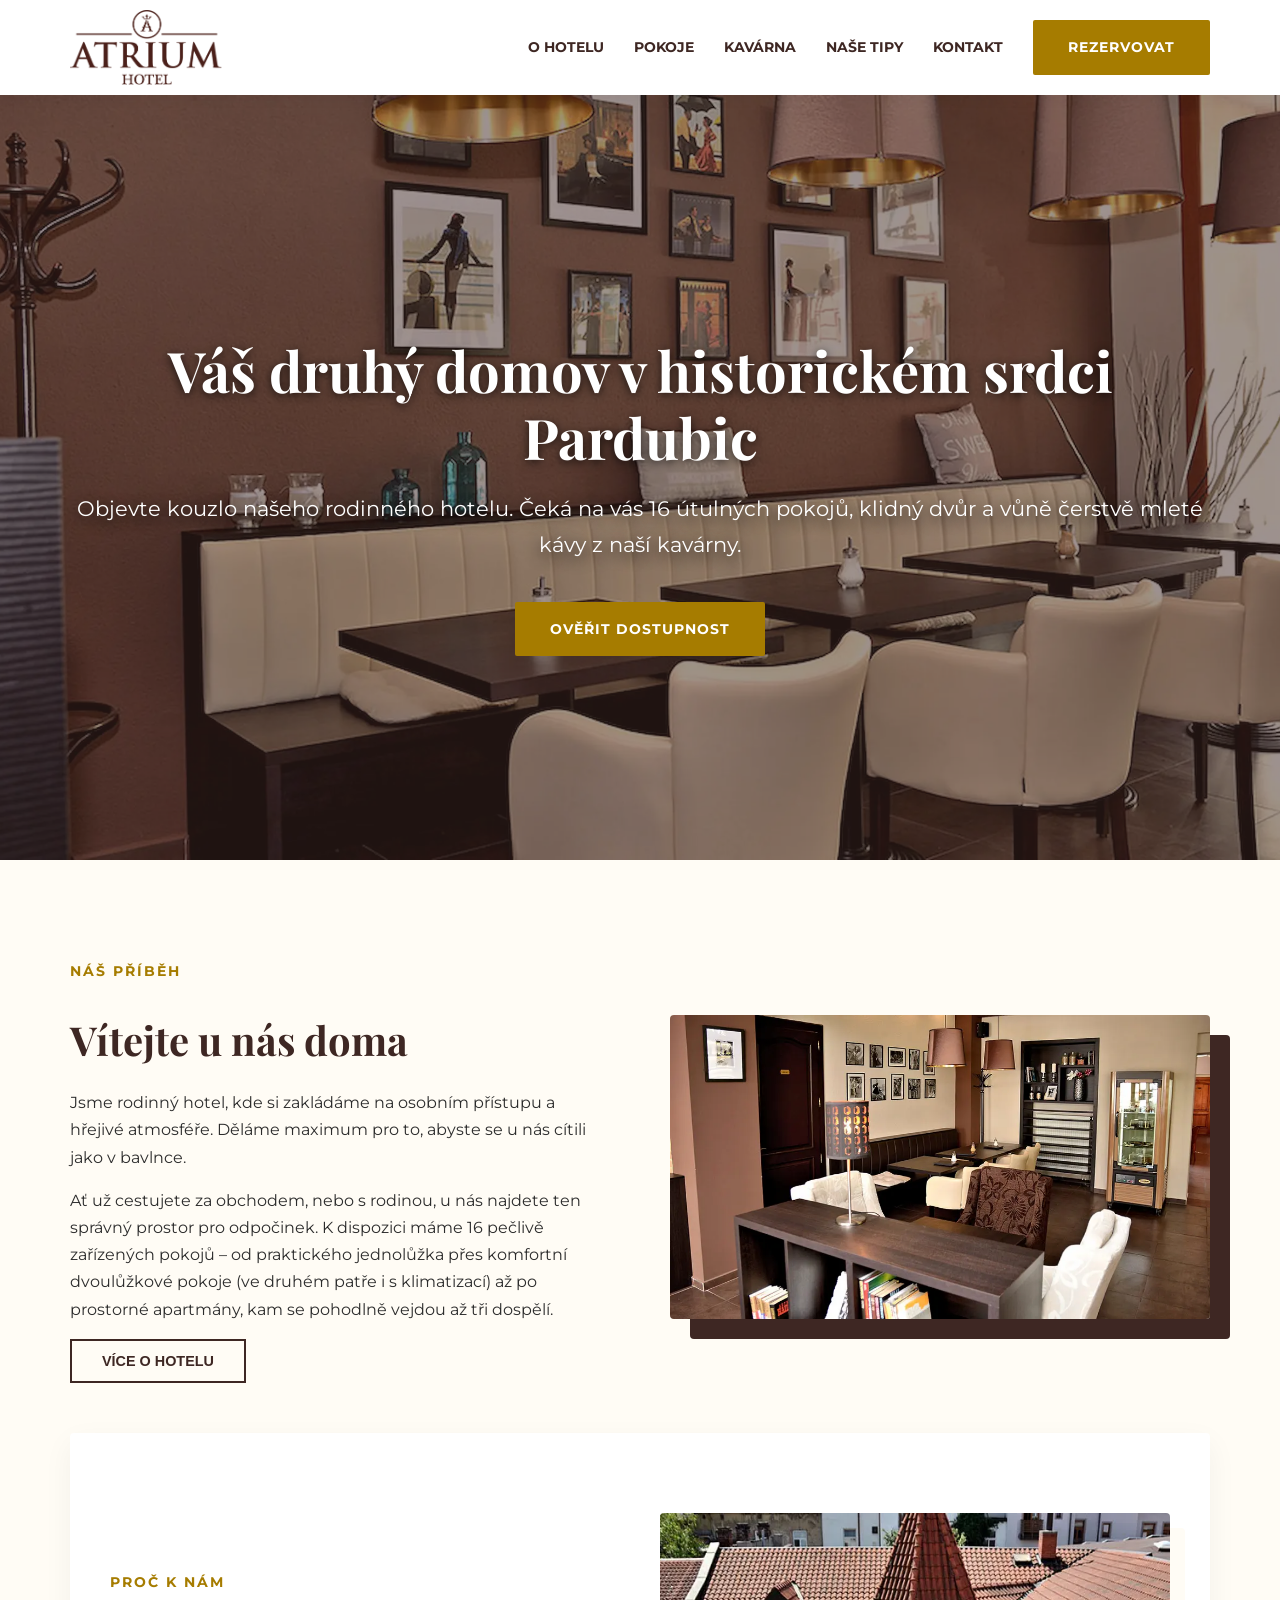
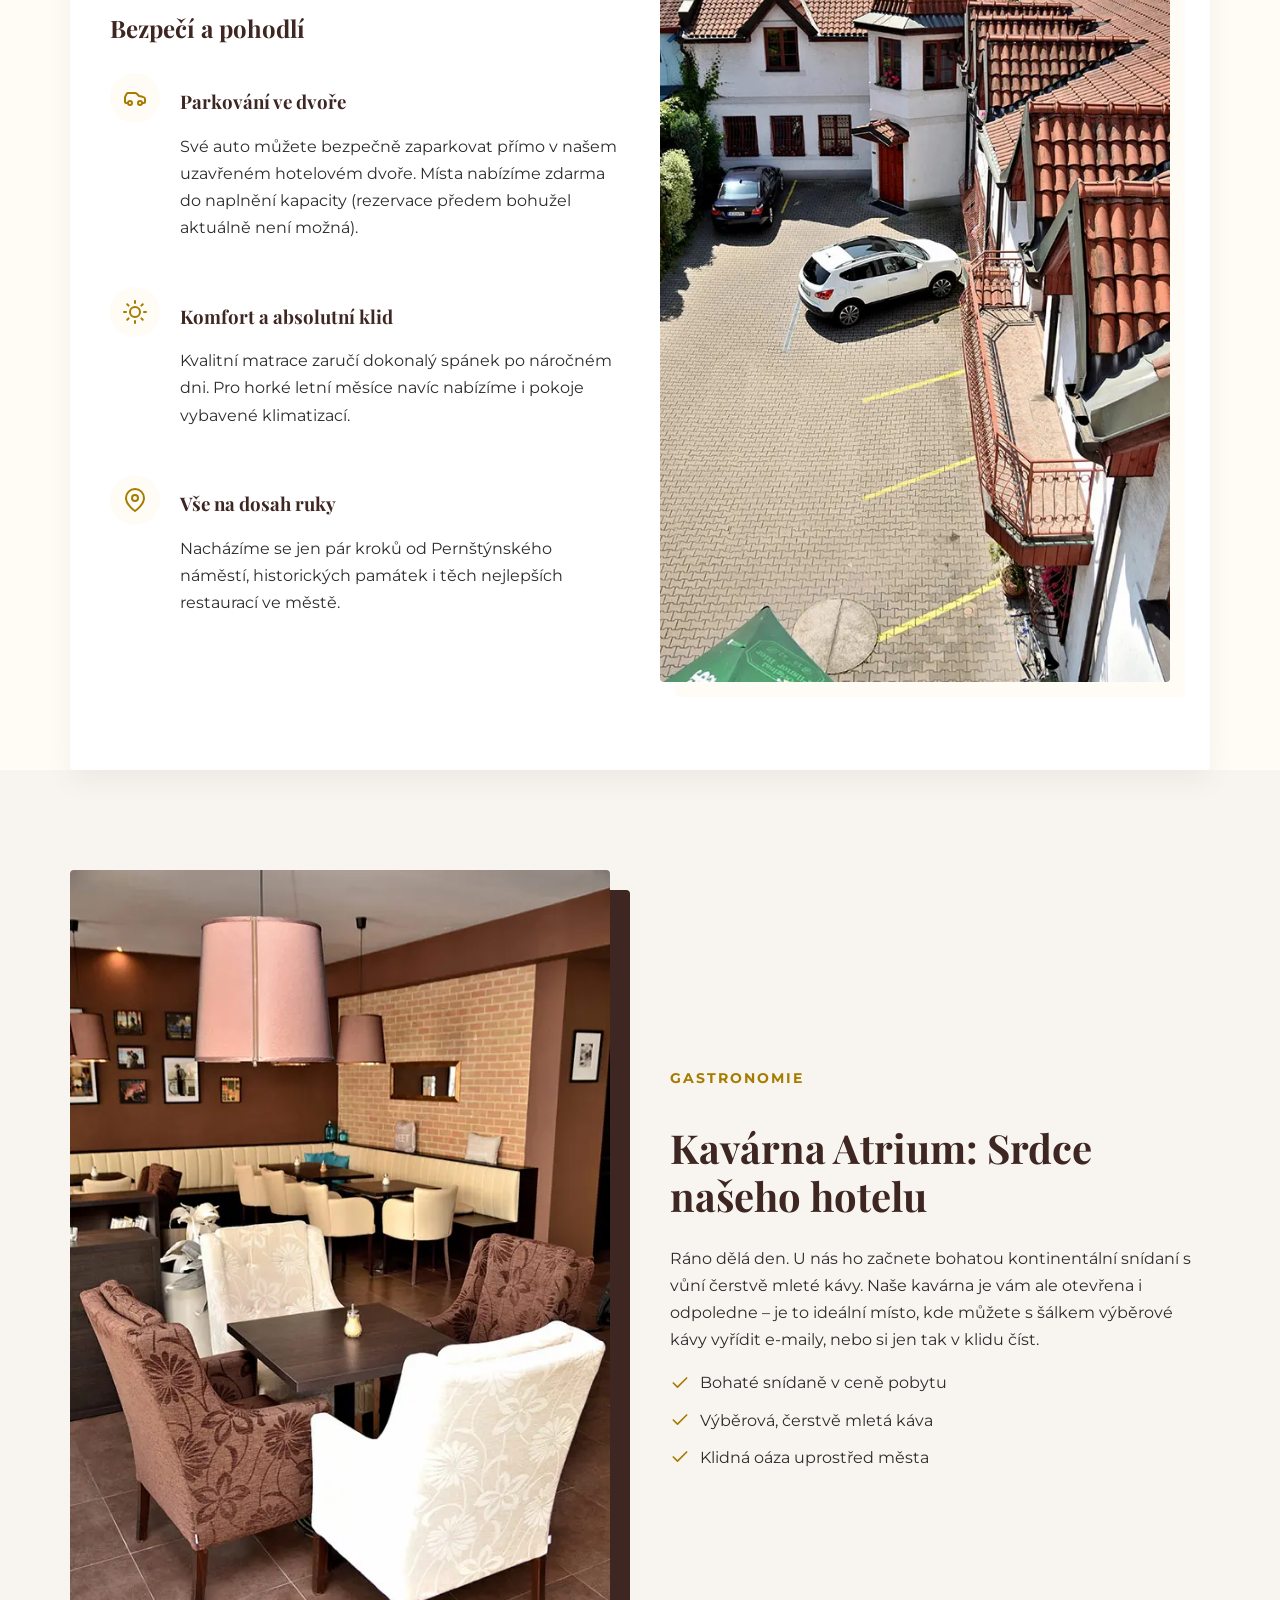
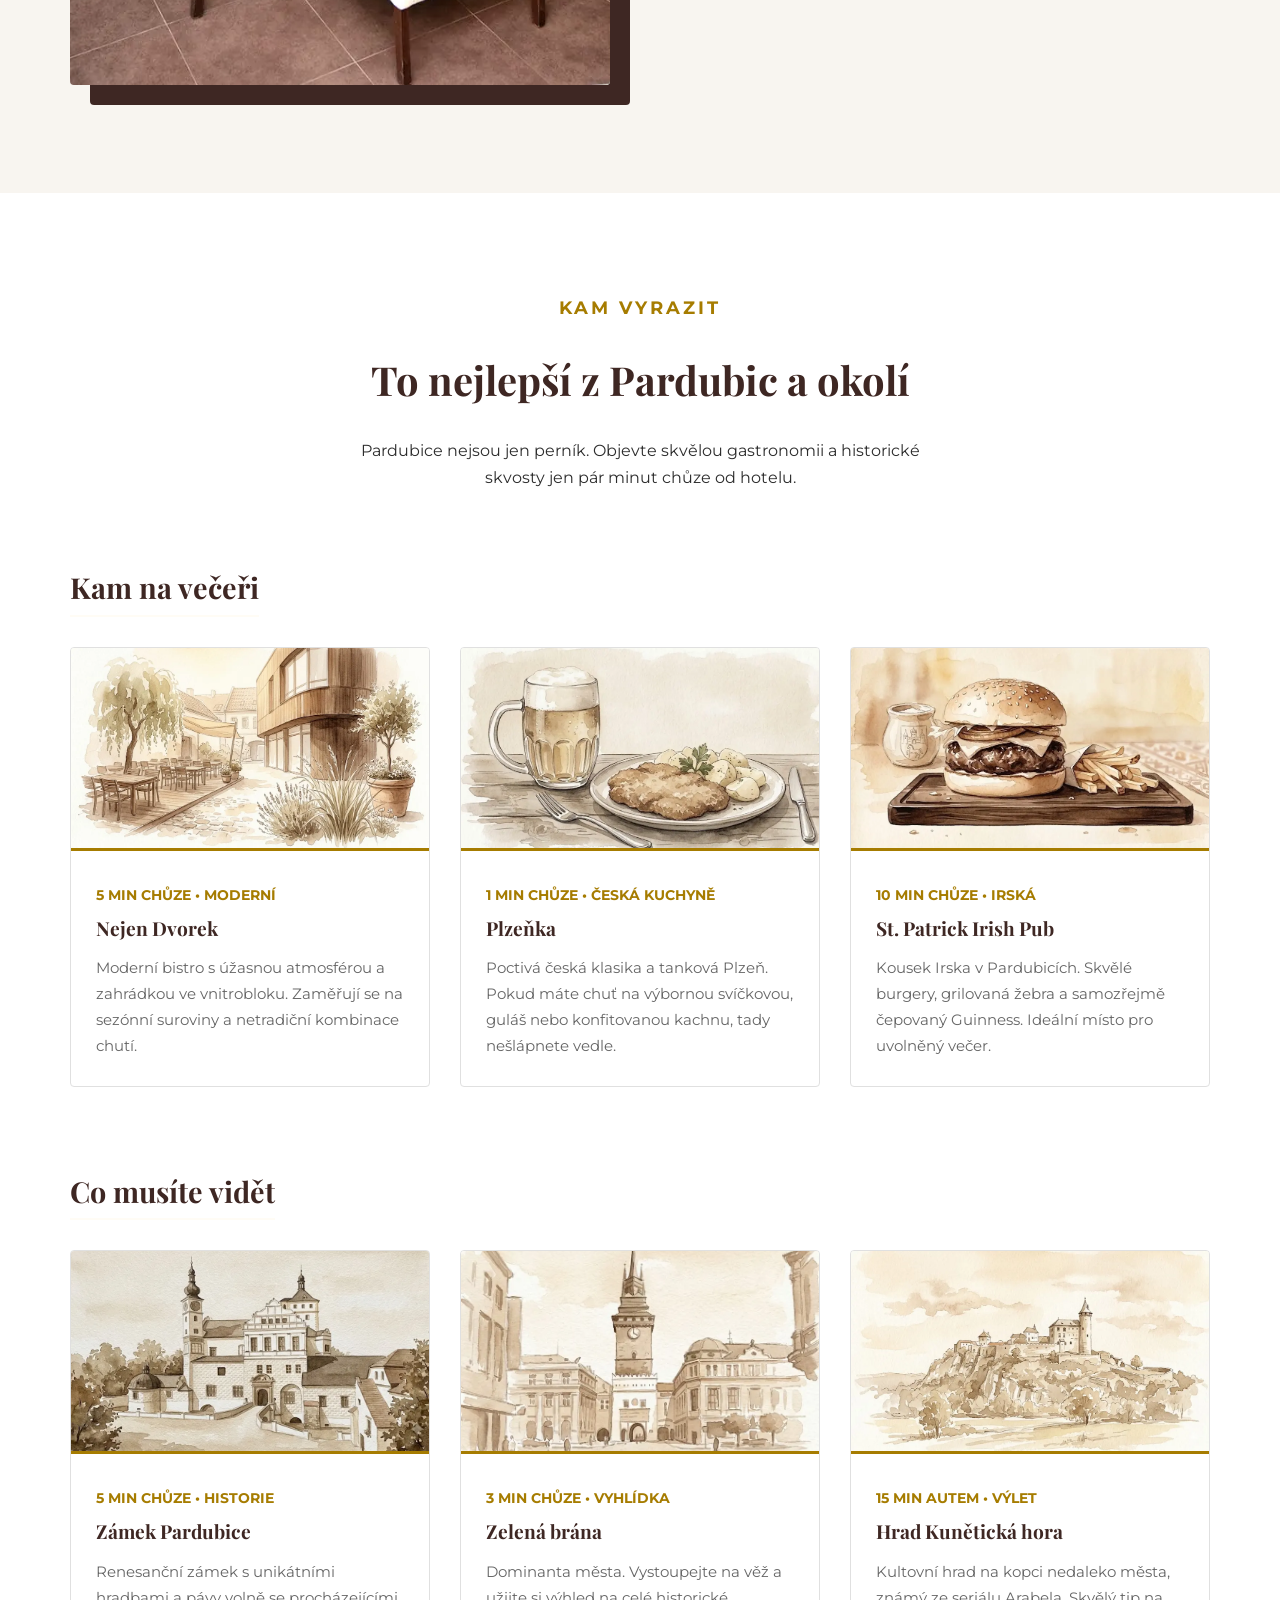
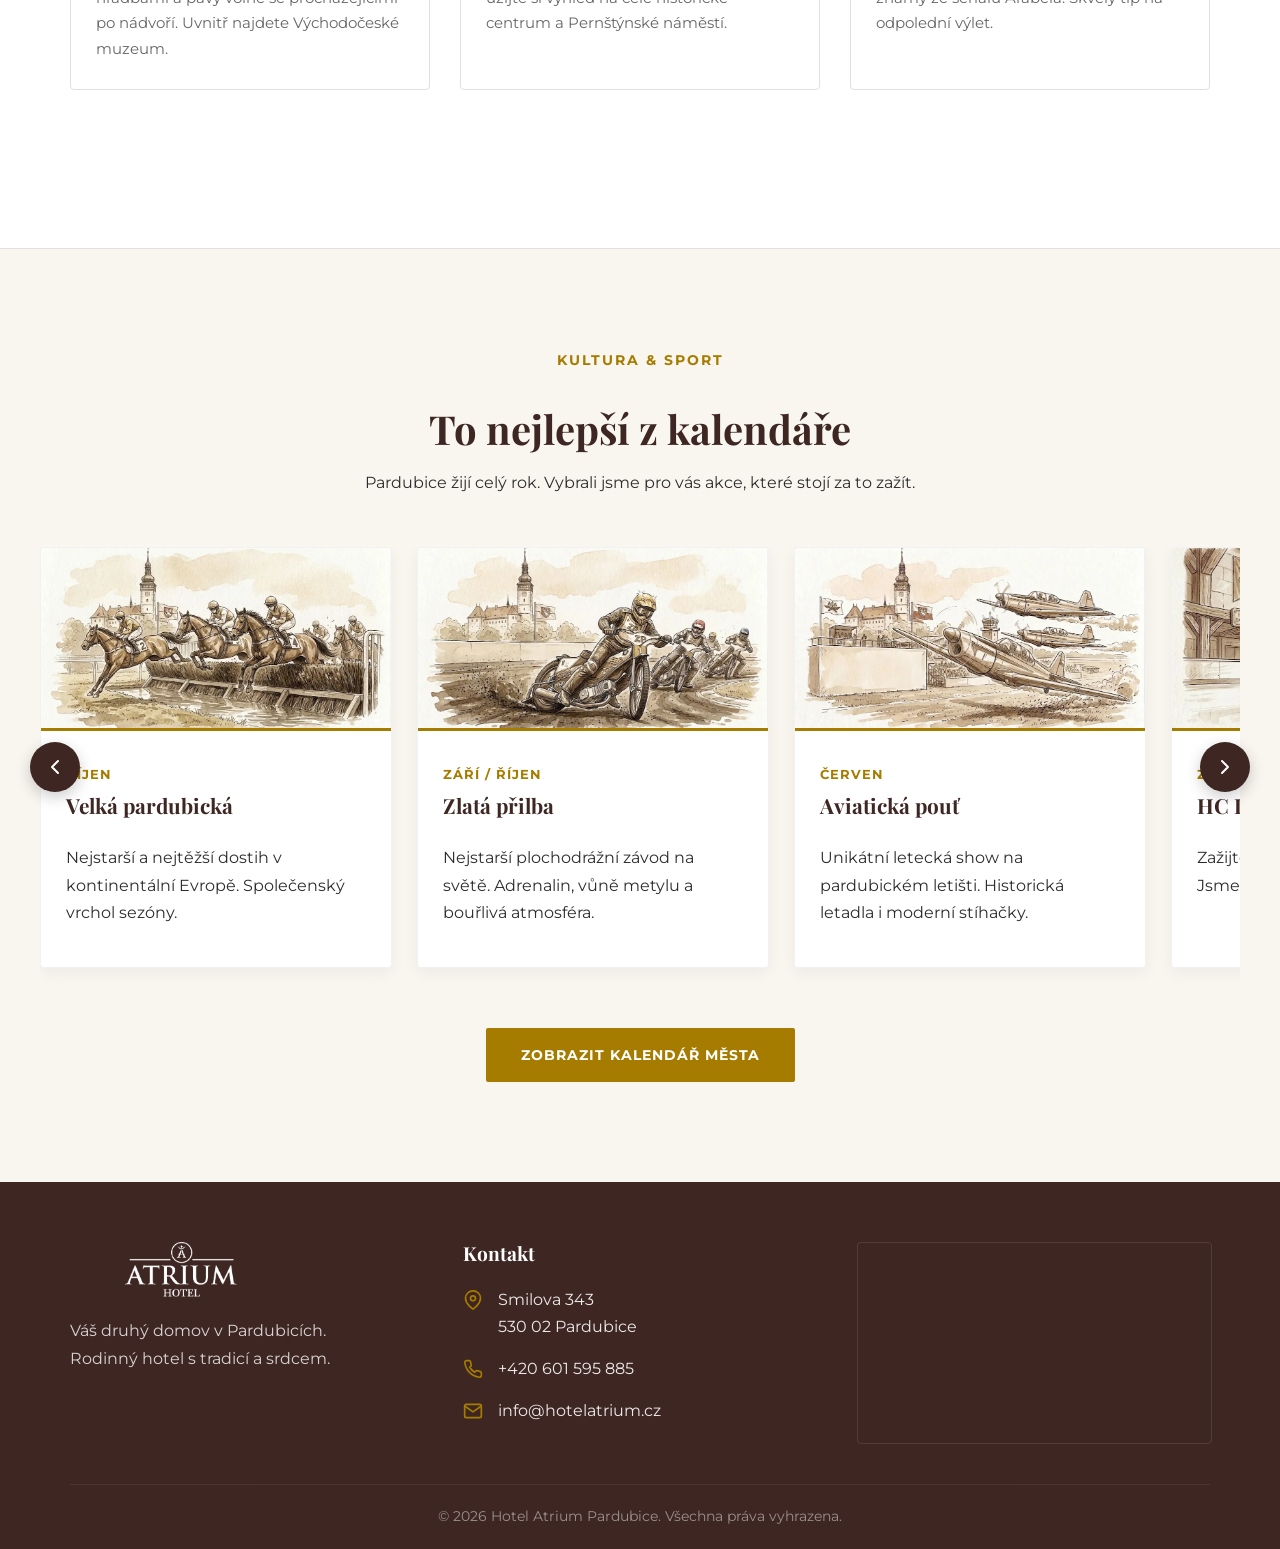
==== index.html @ e2a71370 "Update index.html" ====
<!DOCTYPE html>
<html lang="cs">
<head>
    <meta charset="UTF-8">
    <meta name="viewport" content="width=device-width, initial-scale=1.0">
    <meta name="description" content="Rodinný Hotel Atrium v centru Pardubic nabízí 16 útulných pokojů, vlastní parkování a stylovou kavárnu. Rezervujte si svůj pobyt u nás.">
    <title>Hotel Atrium Pardubice | Ubytování v srdci města</title>

    <link rel="stylesheet" href="styles.css">

    <link rel="icon" type="image/svg+xml" href='data:image/svg+xml,<svg xmlns="http://www.w3.org/2000/svg" viewBox="0 0 100 100"><circle cx="50" cy="50" r="46" fill="none" stroke="%233E2723" stroke-width="3"/><text x="50" y="70" font-family="Didot, serif" font-size="55" fill="%233E2723" text-anchor="middle" font-weight="bold">A</text></svg>'>
    <link href="https://fonts.googleapis.com/css2?family=Montserrat:wght@400;500;700&family=Playfair+Display:ital,wght@0,400;0,600;0,700;1,400&display=swap" rel="stylesheet">    
</head>
<body>
    <nav class="navbar">
        <div class="container nav-inner">
            <div class="logo" onclick="switchView('home')">
                <img src="images/logo_hotel.png" alt="Hotel Atrium Logo">
            </div>

            <div class="hamburger" onclick="toggleMenu()">
                <svg xmlns="http://www.w3.org/2000/svg" width="30" height="30" viewBox="0 0 24 24" fill="none" stroke="#3E2723" stroke-width="2" stroke-linecap="round" stroke-linejoin="round"><line x1="3" y1="12" x2="21" y2="12"/><line x1="3" y1="6" x2="21" y2="6"/><line x1="3" y1="18" x2="21" y2="18"/></svg>
            </div>

            <div class="nav-menu">
                <a href="#about" class="nav-link">O hotelu</a>
                <a href="#rooms" class="nav-link">Pokoje</a>
                <a href="#cafe" class="nav-link">Kavárna</a>
                <a href="#tips" class="nav-link">Naše tipy</a>
                <a href="#contact" class="nav-link">Kontakt</a>
                <a href="reservation.html" class="btn btn-nav">Rezervovat</a>
            </div>
        </div>
    </nav>

    <div id="view-home" class="view-section">
        
        <header class="hero">
            <div class="hero-overlay"></div>
            <picture>
                <source type="image/webp" media="(max-width: 768px)" srcset="images/hotel_cafe-mobile.webp">
                
                <source type="image/webp" srcset="images/hotel_cafe.webp">
                
                <img src="images/hotel_cafe.jpg" class="hero-bg" alt="Hotelová kavárna Atrium">
            </picture>
                 
            <div class="container hero-content">
                <h1>Váš druhý domov v historickém srdci Pardubic</h1>
                <p class="hero-subtitle">Objevte kouzlo našeho rodinného hotelu. Čeká na vás 16 útulných pokojů, klidný dvůr a vůně čerstvě mleté kávy z naší kavárny.</p>
                <a href="reservation.html" class="btn">Ověřit dostupnost</a>
            </div>
        </header>

        <section id="about" class="about-section">
            <div class="container">
                <div class="split-layout">
                    <div class="about-text">
                        <span class="section-tag">Náš příběh</span>
                        <h2>Vítejte u nás doma</h2>
                        <p>Jsme rodinný hotel, kde si zakládáme na osobním přístupu a hřejivé atmosféře. Děláme maximum pro to, abyste se u nás cítili jako v bavlnce.</p>
                        <p>Ať už cestujete za obchodem, nebo s rodinou, u nás najdete ten správný prostor pro odpočinek. K dispozici máme 16 pečlivě zařízených pokojů – od praktického jednolůžka přes komfortní dvoulůžkové pokoje (ve druhém patře i s klimatizací) až po prostorné apartmány, kam se pohodlně vejdou až tři dospělí.</p>
                        <button type="button" onclick="switchView('home', 'rooms')" class="btn-outline">Více o hotelu</button>
                    </div>
                    <div class="about-img">
                        <picture>                        
                            <source type="image/webp" srcset="images/hotel_cafe02.webp">
                        
                            <img src="images/hotel_cafe02.jpg" alt="Jiný pohled na kavárnu">
                    </picture>
                    </div>
                </div>
            </div>
        </section>

        <div id="rooms" class="container"> 
            <div class="features">
                <div class="features-grid">
                    <div class="features-text">
                        <span class="section-tag">Proč k nám</span>
                        <h2>Bezpečí a pohodlí</h2>
                        
                        <div class="features-list">
                            <div class="feature-item">
                                <div class="icon-circle">
                                    <svg xmlns="http://www.w3.org/2000/svg" viewBox="0 0 24 24" fill="none" stroke="currentColor" stroke-width="2" stroke-linecap="round" stroke-linejoin="round"><path d="M19 17h2c.6 0 1-.4 1-1v-3c0-.9-.7-1.7-1.5-1.9C18.7 10.6 16 10 16 10s-1.3-1.4-2.2-2.3c-.5-.4-1.1-.7-1.8-.7H5c-.6 0-1.1.4-1.4.9l-1.4 2.9A3.7 3.7 0 0 0 2 12v4c0 .6.4 1 1 1h2"/><circle cx="7" cy="17" r="2"/><circle cx="17" cy="17" r="2"/></svg>
                                </div>
                                <div>
                                    <h3>Parkování ve dvoře</h3>
                                    <p>Své auto můžete bezpečně zaparkovat přímo v našem uzavřeném hotelovém dvoře. Místa nabízíme zdarma do naplnění kapacity (rezervace předem bohužel aktuálně není možná).</p>
                                </div>
                            </div>
                            <div class="feature-item">
                                <div class="icon-circle">
                                    <svg xmlns="http://www.w3.org/2000/svg" viewBox="0 0 24 24" fill="none" stroke="currentColor" stroke-width="2" stroke-linecap="round" stroke-linejoin="round"><circle cx="12" cy="12" r="5"/><path d="M12 1v2M12 21v2M4.22 4.22l1.42 1.42M18.36 18.36l1.42 1.42M1 12h2M21 12h2M4.22 19.78l1.42-1.42M18.36 5.64l1.42-1.42"/></svg>
                                </div>
                                <div>
                                    <h3>Komfort a absolutní klid</h3>
                                    <p>Kvalitní matrace zaručí dokonalý spánek po náročném dni. Pro horké letní měsíce navíc nabízíme i pokoje vybavené klimatizací.</p>
                                </div>
                            </div>
                            <div class="feature-item">
                                <div class="icon-circle">
                                    <svg xmlns="http://www.w3.org/2000/svg" viewBox="0 0 24 24" fill="none" stroke="currentColor" stroke-width="2" stroke-linecap="round" stroke-linejoin="round"><path d="M21 10c0 7-9 13-9 13s-9-6-9-13a9 9 0 0 1 18 0z"/><circle cx="12" cy="10" r="3"/></svg>
                                </div>
                                <div>
                                    <h3>Vše na dosah ruky</h3>
                                    <p>Nacházíme se jen pár kroků od Pernštýnského náměstí, historických památek i těch nejlepších restaurací ve městě.</p>
                                </div>
                            </div>
                        </div>
                    </div>
                    <div class="features-img">
                        <picture>                        
                            <source type="image/webp" srcset="images/hotel_parking.webp">
                        
                            <img src="images/hotel_parking.jpg" alt="Parkování ve dvoře">
                        </picture>
                    </div>
                </div>
            </div>
        </div>

        <section id="cafe" class="cafe-section">
            <div class="container">
                <div class="split-layout">
                    <div class="about-img">
                        <picture>                        
                            <source type="image/webp" srcset="images/hotel_cafe03.webp">
                        
                            <img src="images/hotel_cafe03.jpg" alt="Kavárna Atrium" class="cafe-img-shadow">
                        </picture>

                    </div>
                    <div class="about-text">
                        <span class="section-tag">Gastronomie</span>
                        <h2>Kavárna Atrium: Srdce našeho hotelu</h2>
                        <p>Ráno dělá den. U nás ho začnete bohatou kontinentální snídaní s vůní čerstvě mleté kávy. Naše kavárna je vám ale otevřena i odpoledne – je to ideální místo, kde můžete s šálkem výběrové kávy vyřídit e-maily, nebo si jen tak v klidu číst.</p>
                        <ul class="cafe-features-list">
                            <li class="cafe-list-item"><svg xmlns="http://www.w3.org/2000/svg" width="20" height="20" viewBox="0 0 24 24" fill="none" stroke="#A67C00" stroke-width="2" stroke-linecap="round" stroke-linejoin="round"><polyline points="20 6 9 17 4 12"/></svg> Bohaté snídaně v ceně pobytu</li>
                            <li class="cafe-list-item"><svg xmlns="http://www.w3.org/2000/svg" width="20" height="20" viewBox="0 0 24 24" fill="none" stroke="#A67C00" stroke-width="2" stroke-linecap="round" stroke-linejoin="round"><polyline points="20 6 9 17 4 12"/></svg> Výběrová, čerstvě mletá káva</li>
                            <li class="cafe-list-item"><svg xmlns="http://www.w3.org/2000/svg" width="20" height="20" viewBox="0 0 24 24" fill="none" stroke="#A67C00" stroke-width="2" stroke-linecap="round" stroke-linejoin="round"><polyline points="20 6 9 17 4 12"/></svg> Klidná oáza uprostřed města</li>
                        </ul>
                    </div>
                </div>
            </div>
        </section>

        <section id="tips" class="tips-section">
            <div class="container">
                <div class="tips-header-container">
                    <span class="section-tag">Kam vyrazit</span>
                    <h2>To nejlepší z Pardubic a okolí</h2>
                    <p class="tips-subtitle">Pardubice nejsou jen perník. Objevte skvělou gastronomii a historické skvosty jen pár minut chůze od hotelu.</p>
                </div>

                <h3 class="tips-category-title">Kam na večeři</h3>
                <div class="tips-grid">
                    <a href="https://www.nejendvorek.cz/" target="_blank" rel="noopener noreferrer" class="tip-card-link">
                        <div class="tip-card">
                            <picture>                        
                                <source type="image/webp" srcset="images/nejen_dvorek.webp">
                            
                                <img src="images/nejen_dvorek.jpeg" alt="Nejen Dvorek" class="tip-img">
                            </picture>

                            <div class="tip-content">
                                <span class="tip-meta">5 min chůze • Moderní</span>
                                <h4>Nejen Dvorek</h4>
                                <p>Moderní bistro s úžasnou atmosférou a zahrádkou ve vnitrobloku. Zaměřují se na sezónní suroviny a netradiční kombinace chutí.</p>
                            </div>
                        </div>
                    </a>
                    
                    <a href="https://www.plzenkapardubice.cz/" target="_blank" rel="noopener noreferrer" class="tip-card-link">
                        <div class="tip-card">
                            <picture>                        
                                <source type="image/webp" srcset="images/plzenka.webp">
                            
                                <img src="images/plzenka.jpeg" alt="Plzeňka - české jídlo" class="tip-img">
                            </picture>
                            
                            <div class="tip-content">
                                <span class="tip-meta">1 min chůze • Česká kuchyně</span>
                                <h4>Plzeňka</h4>
                                <p>Poctivá česká klasika a tanková Plzeň. Pokud máte chuť na výbornou svíčkovou, guláš nebo konfitovanou kachnu, tady nešlápnete vedle.</p>
                            </div>
                        </div>
                    </a>

                    <a href="https://www.stpatrick.cz/" target="_blank" rel="noopener noreferrer" class="tip-card-link">
                        <div class="tip-card">
                            <picture>                        
                                <source type="image/webp" srcset="images/st_patricks.webp">
                            
                                <img src="images/st_patricks.jpeg" alt="Burger v St. Patrick Irish Pub" class="tip-img">                     
                            </picture>
                            
                            <div class="tip-content">                            
                                <span class="tip-meta">10 min chůze • Irská</span>
                                <h4>St. Patrick Irish Pub</h4>
                                <p>Kousek Irska v Pardubicích. Skvělé burgery, grilovaná žebra a samozřejmě čepovaný Guinness. Ideální místo pro uvolněný večer.</p>
                            </div>
                        </div>
                    </a>
                </div>
                <h3 class="tips-category-title">Co musíte vidět</h3>
                <div class="tips-grid">
                    <a href="https://www.vcm.cz/" target="_blank" rel="noopener noreferrer" class="tip-card-link">
                        <div class="tip-card">
                            <picture>                        
                                <source type="image/webp" srcset="images/zamek.webp">
                            
                                <img src="images/zamek.jpeg" alt="Zámek" class="tip-img">                                  
                            </picture>

                            <div class="tip-content">
                                <span class="tip-meta">5 min chůze • Historie</span>
                                <h4>Zámek Pardubice</h4>
                                <p>Renesanční zámek s unikátními hradbami a pávy volně se procházejícími po nádvoří. Uvnitř najdete Východočeské muzeum.</p>
                            </div>
                        </div>
                    </a>

                    <a href="https://www.zelenabrana.eu/" target="_blank" rel="noopener noreferrer" class="tip-card-link">
                        <div class="tip-card">
                            <picture>                        
                                <source type="image/webp" srcset="images/zelena_brana.webp">
                            
                                <img src="images/zelena_brana.jpeg" alt="Zelená brána" class="tip-img">
                            </picture>

                            <div class="tip-content">
                                <span class="tip-meta">3 min chůze • Vyhlídka</span>
                                <h4>Zelená brána</h4>
                                <p>Dominanta města. Vystoupejte na věž a užijte si výhled na celé historické centrum a Pernštýnské náměstí.</p>
                            </div>
                        </div>
                    </a>

                    <a href="https://hrad-kunetickahora.cz/" target="_blank" rel="noopener noreferrer" class="tip-card-link">
                        <div class="tip-card">
                            <picture>                        
                                <source type="image/webp" srcset="images/kuneticka_hora.webp">
                            
                                <img src="images/kuneticka_hora.jpeg" alt="Kunětická hora" class="tip-img">
                            </picture>

                            <div class="tip-content">
                                <span class="tip-meta">15 min autem • Výlet</span>
                                <h4>Hrad Kunětická hora</h4>
                                <p>Kultovní hrad na kopci nedaleko města, známý ze seriálu Arabela. Skvělý tip na odpolední výlet.</p>
                            </div>
                        </div>
                    </a>
                </div>
            </div>
        </section>

        <section class="events-section">
            <div class="container events-header">
                <span class="section-tag">Kultura & Sport</span>
                <h2>To nejlepší z kalendáře</h2>
                <p>Pardubice žijí celý rok. Vybrali jsme pro vás akce, které stojí za to zažít.</p>
            </div>

            <div class="carousel-wrapper">
                <button type="button" title="Posunout na předchozí akci" class="slider-btn prev" onclick="scrollEvents(-1)">
                    <svg xmlns="http://www.w3.org/2000/svg" width="24" height="24" viewBox="0 0 24 24" fill="none" stroke="currentColor" stroke-width="2" stroke-linecap="round" stroke-linejoin="round"><polyline points="15 18 9 12 15 6"/></svg>
                </button>

                <div class="carousel-track" id="eventsTrack">
                    
                <a href="https://zavodistepardubice.cz/" target="_blank" rel="noopener noreferrer" class="event-card-link">
                    <div class="event-card-item">
                        <picture>                        
                            <source type="image/webp" srcset="images/velka_pardubicka.webp">
                            
                            <img src="images/velka_pardubicka.jpeg" class="event-img" alt="Velká Pardubická">
                        </picture>

                        <div class="event-body">
                            <span class="event-date-tag">Říjen</span>
                            <h3 class="event-title">Velká pardubická</h3>
                            <p>Nejstarší a nejtěžší dostih v kontinentální Evropě. Společenský vrchol sezóny.</p>
                        </div>
                    </div>
                </a>
                <a href="https://www.zlataprilba.cz/" target="_blank" rel="noopener noreferrer" class="event-card-link">
                    <div class="event-card-item">
                        <picture>                        
                            <source type="image/webp" srcset="images/zlata_prilba.webp">
                            
                            <img src="images/zlata_prilba.jpeg" class="event-img" alt="Plochá dráha">
                        </picture>                        
                        <div class="event-body">
                            <span class="event-date-tag">Září / Říjen</span>
                            <h3 class="event-title">Zlatá přilba</h3>
                            <p>Nejstarší plochodrážní závod na světě. Adrenalin, vůně metylu a bouřlivá atmosféra.</p>
                        </div>
                    </div>
                </a>
                <a href="https://aviatickapout.cz/" target="_blank" rel="noopener noreferrer" class="event-card-link">
                    <div class="event-card-item">
                        <picture>                        
                            <source type="image/webp" srcset="images/aviaticka_pout.webp">
                            
                            <img src="images/aviaticka_pout.jpeg" class="event-img" alt="Aviatická pouť">
                        </picture>                         
                        <div class="event-body">
                            <span class="event-date-tag">Červen</span>
                            <h3 class="event-title">Aviatická pouť</h3>
                            <p>Unikátní letecká show na pardubickém letišti. Historická letadla i moderní stíhačky.</p>
                        </div>
                    </div>
                </a>
                <a href="https://www.hcdynamo.cz/" target="_blank" rel="noopener noreferrer" class="event-card-link">
                    <div class="event-card-item">
                        <picture>                        
                            <source type="image/webp" srcset="images/ice_hockey.webp">
                            
                            <img src="images/ice_hockey.jpeg" class="event-img" alt="HC Dynamo">
                        </picture>   

                        <div class="event-body">
                            <span class="event-date-tag">Září – Duben</span>
                            <h3 class="event-title">HC Dynamo Pardubice</h3>
                            <p>Zažijte atmosféru v enteria areně. Jsme hokejové město!</p>
                        </div>
                    </div>
                </a>
                <a href="https://www.folklornifestival.cz/cs/" target="_blank" rel="noopener noreferrer" class="event-card-link">
                    <div class="event-card-item">
                        <picture>                        
                            <source type="image/webp" srcset="images/perstynska.webp">
                            
                            <img src="images/perstynska.jpeg" class="event-img" alt="Pernštýnská noc">
                        </picture>                        
                        <div class="event-body">
                            <span class="event-date-tag">Červen</span>
                            <h3 class="event-title">Pernštýnská noc</h3>
                            <p>Městské slavnosti plné hudby, trhů, řemesel a ohňostrojů v historickém centru.</p>
                        </div>
                    </div>
                </a>
                <a href="https://www.vcd.cz/" target="_blank" rel="noopener noreferrer" class="event-card-link">
                    <div class="event-card-item">
                        <picture>                        
                            <source type="image/webp" srcset="images/divadlo.webp">
                            
                            <img src="images/divadlo.jpeg" class="event-img" alt="Východočeské divadlo">
                        </picture>                           
                        <div class="event-body">
                            <span class="event-date-tag">Celoročně</span>
                            <h3 class="event-title">Východočeské divadlo</h3>
                            <p>Nádherná secesní budova a bohatý program od činohry po muzikály.</p>
                        </div>
                    </div>
                </a>

                </div>

                <button type="button" title="Posunout na další akci" class="slider-btn next" onclick="scrollEvents(1)">
                    <svg xmlns="http://www.w3.org/2000/svg" width="24" height="24" viewBox="0 0 24 24" fill="none" stroke="currentColor" stroke-width="2" stroke-linecap="round" stroke-linejoin="round"><polyline points="9 18 15 12 9 6"/></svg>
                </button>
            </div>
            
            <div class="events-footer-action">
                <a href="https://pardubice.eu/kalendar-akci" target="_blank" rel="noopener noreferrer" class="btn">Zobrazit kalendář města</a>
            </div>
        </section>
    </div>

    <footer id="contact">
        <div class="container">
            <div class="footer-grid">
                
                <div>
                    <div class="logo footer-logo" onclick="switchView('home')">
                         <img src="images/logo_hotel.png" alt="Hotel Atrium">
                    </div>
                    <p class="footer-motto">Váš druhý domov v Pardubicích.<br>Rodinný hotel s tradicí a srdcem.</p>
                </div>
                
                <div>
                    <h4>Kontakt</h4>
                    
                    <div class="contact-row">
                        <svg xmlns="http://www.w3.org/2000/svg" width="20" height="20" viewBox="0 0 24 24" fill="none" stroke="currentColor" stroke-width="2" stroke-linecap="round" stroke-linejoin="round"><path d="M21 10c0 7-9 13-9 13s-9-6-9-13a9 9 0 0 1 18 0z"/><circle cx="12" cy="10" r="3"/></svg>
                        <span>Smilova 343<br>530 02 Pardubice</span>
                    </div>

                    <a href="tel:+420601595885" class="contact-row">
                        <svg xmlns="http://www.w3.org/2000/svg" width="20" height="20" viewBox="0 0 24 24" fill="none" stroke="currentColor" stroke-width="2" stroke-linecap="round" stroke-linejoin="round"><path d="M22 16.92v3a2 2 0 0 1-2.18 2 19.79 19.79 0 0 1-8.63-3.07 19.5 19.5 0 0 1-6-6 19.79 19.79 0 0 1-3.07-8.67A2 2 0 0 1 4.11 2h3a2 2 0 0 1 2 1.72 12.84 12.84 0 0 0 .7 2.81 2 2 0 0 1-.45 2.11L8.09 9.91a16 16 0 0 0 6 6l1.27-1.27a2 2 0 0 1 2.11-.45 12.84 12.84 0 0 0 2.81.7A2 2 0 0 1 22 16.92z"/></svg>
                        <span>+420 601 595 885</span>
                    </a>

                    <a href="mailto:info@hotelatrium.cz" class="contact-row">
                        <svg xmlns="http://www.w3.org/2000/svg" width="20" height="20" viewBox="0 0 24 24" fill="none" stroke="currentColor" stroke-width="2" stroke-linecap="round" stroke-linejoin="round"><path d="M4 4h16c1.1 0 2 .9 2 2v12c0 1.1-.9 2-2 2H4c-1.1 0-2-.9-2-2V6c0-1.1.9-2 2-2z"/><polyline points="22,6 12,13 2,6"/></svg>
                        <span>info@hotelatrium.cz</span>
                    </a>
                </div>

                <div class="footer-map-container">
                    <iframe src="https://www.google.com/maps?q=Smilova+343,+530+02+Pardubice&output=embed" title="Mapa s polohou Hotelu Atrium" allowfullscreen="" loading="lazy"></iframe>
                </div>

            </div>
            
            <div class="bottom-bar">
                © 2026 Hotel Atrium Pardubice. Všechna práva vyhrazena.
            </div>
        </div>
    </footer>

    <script src="script.js"></script>
</body>
</html>
---- styles.css ----
/* =========================================
   1. PROMĚNNÉ A ZÁKLADNÍ NASTAVENÍ (ROOT)
   ========================================= */
:root {
    --color-primary: #3E2723;   /* Espresso */
    --color-accent: #A67C00;    /* Zlatavá */
    --color-bg-light: #FFFCF5;  /* Krémová */
    --color-bg-white: #FFFFFF;
    --color-text-main: #2C2C2C;
    --color-text-light: #666666;
    --color-border: #e0e0e0;
    
    --spacing-section: 100px;
    --container-width: 1140px;
}

html { 
    scroll-behavior: smooth; 
}

body {
    font-family: 'Montserrat', sans-serif;
    color: var(--color-text-main);
    background-color: var(--color-bg-light);
    margin: 0;
    line-height: 1.7;
    display: flex;
    flex-direction: column;
    min-height: 100vh;
}

h1, h2, h3, h4 {
    font-family: 'Playfair Display', serif;
    color: var(--color-primary);
    line-height: 1.2;
}

/* =========================================
   2. GLOBÁLNÍ KOMPONENTY (Tlačítka, layouty)
   ========================================= */
.container {
    max-width: var(--container-width);
    margin: 0 auto;
    padding: 0 20px;
}

.split-layout {
    display: grid;
    grid-template-columns: 1fr 1fr;
    gap: 60px;
    align-items: center;
}

.section-tag {
    color: var(--color-accent);
    text-transform: uppercase;
    font-weight: 700;
    font-size: 0.85rem;
    letter-spacing: 2px;
    display: block;
    margin-bottom: 15px;
}

.mb-5 { margin-bottom: 5px; }

.view-section {
    display: block;
    animation: fadeIn 0.5s ease-in-out;
}

.hidden { display: none !important; }

@keyframes fadeIn {
    from { opacity: 0; }
    to { opacity: 1; }
}

.btn {
    display: inline-block;
    padding: 15px 35px;
    background-color: var(--color-accent);
    color: white;
    text-decoration: none;
    font-weight: 700;
    text-transform: uppercase;
    font-size: 0.9rem;
    letter-spacing: 1px;
    border-radius: 2px;
    transition: all 0.3s ease;
    border: none;
    text-align: center;
}

.btn:hover {
    background-color: #8a6600;
    transform: translateY(-2px);
    box-shadow: 0 5px 15px rgba(166, 124, 0, 0.3);
}

.btn-outline {
    background: transparent;
    border: 2px solid var(--color-primary);
    color: var(--color-primary);
    padding: 12px 30px;
    text-decoration: none;
    font-weight: 700;
    text-transform: uppercase;
    font-size: 0.9rem;
    display: inline-block;
    transition: all 0.3s ease;
    text-align: center;
}

.btn-outline:hover {
    background: var(--color-primary);
    color: white;
}

/* =========================================
   3. NAVIGACE (Header)
   ========================================= */
.navbar {
    background-color: rgba(255, 255, 255, 0.98);
    padding: 10px 0;
    position: sticky;
    top: 0;
    z-index: 1000;
    box-shadow: 0 2px 15px rgba(0,0,0,0.05);
}

.nav-inner {
    display: flex;
    justify-content: space-between;
    align-items: center;
    position: relative;
}

.logo {
    display: flex;
    align-items: center;
    z-index: 1001;
}

.logo img {
    height: 75px;
    width: auto;
    filter: brightness(0) saturate(100%) invert(13%) sepia(19%) saturate(3029%) hue-rotate(328deg) brightness(93%) contrast(92%);
    transition: filter 0.3s ease;
}

.logo:hover img { opacity: 0.8; }

.nav-menu {
    display: flex;
    gap: 30px;
    align-items: center;
}

.nav-link {
    text-decoration: none;
    color: var(--color-primary);
    font-weight: 700;
    font-size: 0.9rem;
    text-transform: uppercase;
    transition: color 0.3s;
    cursor: pointer !important;
}

.nav-link:hover { color: var(--color-accent); }

.btn-nav { width: auto; }

.hamburger {
    display: none;
    z-index: 1001;
    padding: 5px;
}

/* =========================================
   4. HLAVNÍ BANNERY (Hero & Page Header)
   ========================================= */
.hero {
    position: relative;
    height: 85vh;
    display: flex;
    align-items: center;
    justify-content: center;
    text-align: center;
    color: white;
    overflow: hidden;
    background-color: var(--color-primary);
}

.hero-bg, .page-header-bg {
    position: absolute;
    top: 0;
    left: 50%;
    transform: translateX(-50%);
    width: 100%;
    max-width: 2200px;
    height: 100%;
    object-fit: cover;
    z-index: 0;
}

.hero-overlay {
    position: absolute;
    top: 0;
    left: 0;
    width: 100%;
    height: 100%;
    background: rgba(62, 39, 35, 0.5); 
    z-index: 1;
}

.hero-content, .page-header-content {
    position: relative;
    z-index: 2;
}

.hero-content h1 {
    font-size: 3.5rem;
    color: white;
    margin-bottom: 20px;
    text-shadow: 0 2px 10px rgba(0,0,0,0.7);
}

.hero-subtitle {
    font-size: 1.3rem;
    font-weight: 400;
    margin-bottom: 40px;
    text-shadow: 0 4px 15px rgba(0,0,0,0.9);
}

.page-header {
    position: relative;
    background-color: var(--color-primary);
    color: white;
    padding: 80px 0;
    text-align: center;
    overflow: hidden;
}

.page-header-bg { opacity: 0.4; }

.page-header h1 { 
    color: white; 
    font-size: 3rem; 
    margin-bottom: 10px; 
    text-shadow: 0 2px 10px rgba(0,0,0,0.5);
}

.page-header p { 
    font-size: 1.2rem; 
    opacity: 0.9; 
    font-weight: 300; 
    text-shadow: 0 2px 10px rgba(0,0,0,0.5);
}

/* =========================================
   5. SEKCE O HOTELU
   ========================================= */
.about-section { padding: var(--spacing-section) 0; }
.about-text h2 { font-size: 2.5rem; margin-bottom: 25px; }
.about-img img {
    width: 100%;
    border-radius: 4px;
    box-shadow: 20px 20px 0 var(--color-primary);
}

/* =========================================
   6. SEKCE VÝHODY POKOJŮ (Proč k nám)
   ========================================= */
.features {
    padding: 80px 0;
    background: white;
    position: relative;
    margin-top: -50px;
    border-radius: 4px;
    box-shadow: 0 10px 30px rgba(0,0,0,0.05);
    max-width: var(--container-width);
    margin-left: auto;
    margin-right: auto;
    z-index: 10;
}

.features-grid {
    display: grid;
    grid-template-columns: 1fr 1fr;
    gap: 40px;
    padding: 0 40px;
    align-items: center;
}

.features-text .section-tag { margin-bottom: 10px; }
.features-text h2 { margin-bottom: 30px; }
.features-list { display: grid; gap: 30px; }
.feature-item { display: flex; gap: 20px; text-align: left; }

.icon-circle {
    width: 50px;
    height: 50px;
    background-color: var(--color-bg-light);
    border-radius: 50%;
    display: flex;
    align-items: center;
    justify-content: center;
    flex-shrink: 0;
    color: var(--color-accent);
}

.icon-circle svg { width: 24px; height: 24px; }
.features-img img {
    width: 100%;
    border-radius: 4px;
    box-shadow: 15px 15px 0 var(--color-bg-light);
}

/* =========================================
   7. SEKCE KAVÁRNA
   ========================================= */
.cafe-section {
    background-color: #F8F5F0;
    padding: var(--spacing-section) 0;
}

.cafe-img-shadow { box-shadow: -20px 20px 0 var(--color-accent); }
.cafe-features-list { list-style: none; padding: 0; margin-bottom: 25px; }
.cafe-list-item {
    margin-bottom: 10px;
    display: flex;
    align-items: center;
    gap: 10px;
}

/* =========================================
   8. SEKCE TIPY NA VÝLETY (Karty)
   ========================================= */
.tips-section {
    padding: var(--spacing-section) 0;
    background-color: var(--color-bg-white);
}

.tips-header-container { text-align: center; margin-bottom: 50px; }
.tips-subtitle { max-width: 600px; margin: 0 auto; }

#tips .section-tag { font-size: 1.1rem; letter-spacing: 3px; margin-bottom: 20px; }
#tips h2 { font-size: 2.5rem; line-height: 1.2; }

.tips-category-title {
    font-family: 'Playfair Display', serif;
    font-size: 1.8rem;
    color: var(--color-primary);
    margin-bottom: 30px;
    border-bottom: 2px solid var(--color-bg-light);
    padding-bottom: 10px;
    display: inline-block;
}

.tips-grid {
    display: grid;
    grid-template-columns: repeat(3, 1fr);
    gap: 30px;
    margin-bottom: 60px;
}

.tip-card-link {
    text-decoration: none; 
    color: inherit; 
    display: block; 
    height: 100%; 
}

.tip-card {
    background: white;
    border: 1px solid var(--color-border);
    border-radius: 4px;
    overflow: hidden;
    transition: transform 0.3s ease, box-shadow 0.3s ease;
    height: 100%;
    display: flex;
    flex-direction: column;
}

.tip-card-link:hover .tip-card {
    border-color: var(--color-accent);
    transform: translateY(-5px);
    box-shadow: 0 10px 20px rgba(0,0,0,0.1);
}

.tip-img {
    height: 200px;
    width: 100%;
    object-fit: cover;
    border-bottom: 3px solid var(--color-accent);
}

.tip-content { padding: 25px; flex-grow: 1; }
.tip-content h4 { margin: 0 0 10px 0; font-size: 1.2rem; color: var(--color-primary); }
.tip-meta {
    font-size: 0.85rem;
    color: var(--color-accent);
    text-transform: uppercase;
    font-weight: 700;
    margin-bottom: 10px;
    display: block;
}
.tip-content p { font-size: 0.95rem; margin-bottom: 0; color: var(--color-text-light); }

/* =========================================
   9. SEKCE AKCE A UDÁLOSTI (Carousel)
   ========================================= */
.events-section {
    background-color: #F9F6F0; 
    padding: var(--spacing-section) 0;
    position: relative;
    overflow: hidden;
    border-top: 1px solid var(--color-border);
}

.events-header { text-align: center; margin-bottom: 50px; }
.events-header h2 { font-size: 2.5rem; margin-bottom: 15px; }

.carousel-wrapper {
    position: relative;
    max-width: 1200px;
    margin: 0 auto;
    padding: 0 20px;
}

.carousel-track {
    display: flex;
    gap: 25px;
    overflow-x: auto;
    scroll-behavior: smooth;
    padding-bottom: 20px; 
    scrollbar-width: none; 
    -ms-overflow-style: none;  
}

.carousel-track::-webkit-scrollbar {
    display: none; 
}

.carousel-track::-webkit-scrollbar { display: none; }

.event-card-link {
    text-decoration: none; 
    color: inherit; 
    display: flex; 
    flex-direction: column; 
    align-items: stretch; 
}

.event-card-item {
    min-width: 350px; 
    background: white;
    border-radius: 4px;
    overflow: hidden;
    box-shadow: 0 5px 15px rgba(0,0,0,0.05);
    transition: transform 0.3s;
    border: 1px solid rgba(0,0,0,0.05);
    display: flex;
    flex-direction: column;
    flex-grow: 1;               
}

.event-card-item:hover {
    transform: translateY(-5px);
    box-shadow: 0 15px 30px rgba(0,0,0,0.1);
}

.event-img {
    height: 180px;
    width: 100%;
    object-fit: cover;
    border-bottom: 3px solid var(--color-accent);
}

.event-body {
    padding: 25px;
    display: flex;
    flex-direction: column;
    flex-grow: 1; 
}

.event-date-tag {
    font-size: 0.8rem;
    text-transform: uppercase;
    letter-spacing: 1px;
    color: var(--color-accent);
    font-weight: 700;
    display: block;
    margin-bottom: 8px;
}

.event-title {
    font-family: 'Playfair Display', serif;
    font-size: 1.3rem;
    margin: 0 0 10px 0;
    color: var(--color-primary);
}

.slider-btn {
    position: absolute;
    top: 50%;
    transform: translateY(-50%);
    width: 50px;
    height: 50px;
    background-color: var(--color-primary);
    color: white;
    border: none;
    border-radius: 50%;
    display: flex;
    align-items: center;
    justify-content: center;
    box-shadow: 0 5px 15px rgba(0,0,0,0.2);
    transition: background 0.3s;
    z-index: 10;
}

.slider-btn:hover { background-color: var(--color-accent); }
.slider-btn.prev { left: 10px; }
.slider-btn.next { right: 10px; }
.events-footer-action { text-align: center; margin-top: 40px; }

/* =========================================
   10. REZERVACE A FORMULÁŘ
   ========================================= */
.booking-section { padding: var(--spacing-section) 0; }
.booking-grid { display: grid; grid-template-columns: 2fr 1fr; gap: 50px; }

.booking-form {
    background: var(--color-bg-white);
    padding: 50px;
    border-radius: 4px;
    box-shadow: 0 5px 20px rgba(0,0,0,0.05);
    border: 1px solid #f0f0f0;
}

.form-section-title {
    font-size: 2rem;
    margin-bottom: 30px;
    padding-bottom: 20px;
    border-bottom: 1px solid var(--color-border);
    color: var(--color-primary);
}

.contact-title-mt { margin-top: 10px; }
.form-row { display: grid; grid-template-columns: 1fr 1fr; gap: 30px; margin-bottom: 25px; }
.form-group { margin-bottom: 25px; }

.form-group label {
    display: block;
    font-size: 0.95rem;
    font-weight: 700;
    text-transform: uppercase;
    color: var(--color-text-light);
    margin-bottom: 10px;
    letter-spacing: 0.5px;
}

.form-control {
    width: 100%;
    padding: 15px 18px;
    border: 1px solid var(--color-border);
    border-radius: 2px;
    font-family: 'Lato', sans-serif;
    font-size: 1.1rem;
    color: var(--color-text-main);
    transition: border-color 0.3s;
    background-color: var(--color-bg-light); 
    box-sizing: border-box;
}

.form-control:focus {
    outline: none;
    border-color: var(--color-accent);
    background-color: white;
    box-shadow: 0 0 0 3px rgba(166, 124, 0, 0.1);
}

textarea.form-control { resize: vertical; min-height: 120px; }

.qty-wrapper {
    display: flex;
    align-items: center;
    border: 1px solid var(--color-border); 
    border-radius: 4px;
    overflow: hidden; 
    background-color: var(--color-bg-white);
}

.qty-btn {
    width: 40px;
    height: 40px;
    background-color: transparent;
    border: none; 
    color: var(--color-primary); 
    font-size: 1.5rem; 
    font-weight: 300; 
    display: flex;
    justify-content: center;
    align-items: center;
    transition: all 0.3s ease;
    cursor: pointer !important;
}

.qty-btn:hover {
    background-color: var(--color-accent); 
    color: white; 
}

.qty-btn.minus {
    border-radius: 4px 0 0 4px;
    border-right: none;
}

.qty-btn.plus {
    border-radius: 0 4px 4px 0;
    border-left: none;
}

#room-capacity-warning {
    color: #9E3D2F; 
    font-size: 0.95rem;
    font-style: italic;
    margin-top: 15px;
    margin-bottom: 5px;
    display: flex;
    align-items: center;
    gap: 8px;
    text-align: left;
}

#room-capacity-warning::before {
    content: "⚠️";
    font-style: normal;
}

.qty-btn:disabled {
    background-color: #f4f1ea !important;
    color: #ccc !important;
    cursor: not-allowed !important;
}

.room-input {
    width: 50px;
    text-align: center;
    height: 40px;
    padding: 0;
    border: none;
    border-left: 1px dashed var(--color-border); 
    border-right: 1px dashed var(--color-border);
    border-radius: 0;
    font-weight: 700;
    color: var(--color-primary);
    background-color: transparent;
}

.room-input::-webkit-outer-spin-button,
.room-input::-webkit-inner-spin-button {
    -webkit-appearance: none;
    margin: 0;
}

.room-input:focus {
    outline: none;
    background-color: rgba(166, 124, 0, 0.05); 
}

.room-input::-webkit-outer-spin-button,
.room-input::-webkit-inner-spin-button {
    -webkit-appearance: none;
    margin: 0;
}

.room-selection-item {
    display: flex;
    justify-content: space-between;
    align-items: center;
    padding: 15px 0;
    border-bottom: 1px dashed var(--color-border);
}

.room-selection-item:last-child { border-bottom: none; }
.room-label { font-weight: 600; color: var(--color-primary); }
.room-price-tag { font-size: 0.9rem; color: var(--color-text-light); margin-left: 5px; }
.room-input { width: 80px; text-align: center; }

#nights-display {
    margin-top: -15px; 
    margin-bottom: 20px; 
    font-weight: 700; 
    color: var(--color-accent); 
    min-height: 24px; 
    font-size: 1.1rem;
}

#total-price-display {
    margin-top: 10px; 
    margin-bottom: 40px; 
    font-family: 'Playfair Display', serif; 
    font-size: 1.6rem; 
    color: var(--color-primary); 
    font-weight: 700; 
    border-top: 1px dashed var(--color-border); 
    padding-top: 20px;
}

.btn-submit-form { 
    margin: 20px auto 0 auto; 
    display: block; 
    width: 100%; 
    max-width: 500px; 
}

.form-consent-text { 
    font-size: 0.9rem; 
    color: #999; 
    margin-top: 15px; 
    text-align: center; 
}

.booking-sidebar {
    background: var(--color-primary);
    color: white;
    padding: 40px;
    border-radius: 4px;
    height: fit-content;
    position: sticky;
    top: 100px;
    box-shadow: 0 10px 30px rgba(62, 39, 35, 0.2);
}

.sidebar-title { color: white; margin-bottom: 20px; font-size: 1.5rem; }
.sidebar-intro { margin-bottom: 20px; opacity: 0.9; }

.contact-info { list-style: none; padding: 0; margin-bottom: 30px; }
.contact-info li {
    display: flex;
    align-items: flex-start;
    gap: 15px;
    margin-bottom: 15px;
    font-size: 0.95rem;
    color: rgba(255,255,255,0.9);
}

.sidebar-divider { border-top: 1px solid rgba(255,255,255,0.2); margin: 20px 0; }
.sidebar-subheading { color: white; margin-bottom: 10px; }
.sidebar-info-text { font-size: 0.95rem; }

.sidebar-img {
    width: 100%;
    border-radius: 2px;
    margin-top: 20px;
    opacity: 0.9;
    box-shadow: 0 5px 15px rgba(0,0,0,0.2);
}

/* =========================================
   11. PATIČKA (Footer)
   ========================================= */
footer {
    background-color: var(--color-primary);
    color: rgba(255,255,255,0.8);
    padding: 60px 0 20px;
    margin-top: auto;
}

.footer-grid {
    display: grid;
    grid-template-columns: 1fr 1fr 1fr;
    gap: 40px;
    margin-bottom: 40px;
    align-items: start;
    text-align: left;
}

.footer-logo img {
    height: 55px; 
    filter: brightness(0) invert(1);
    margin-bottom: 20px;
    display: block;
    margin-left: 55px;
}

.footer-motto { margin: 0; }
footer h4 { margin-top: 0; margin-bottom: 20px; font-size: 1.2rem; color: white; }

.contact-row {
    display: flex;
    align-items: flex-start;
    gap: 15px;
    margin-bottom: 15px;
    color: rgba(255,255,255,0.9);
    text-decoration: none;
    transition: color 0.3s;
}

.contact-row:hover { color: var(--color-accent); }
.contact-row svg {
    color: var(--color-accent);
    flex-shrink: 0;
    margin-top: 4px;
}

.footer-map-container {
    height: 200px;
    width: 100%;
    border-radius: 4px;
    overflow: hidden;
    border: 1px solid rgba(255,255,255,0.1);
}

.footer-map-container iframe {
    width: 100%;
    height: 100%;
    border: 0;
    filter: grayscale(0.2); 
    pointer-events: none;
}

.bottom-bar {
    border-top: 1px solid rgba(255,255,255,0.1);
    padding-top: 20px;
    text-align: center;
    font-size: 0.85rem;
    opacity: 0.6;
}

/* =========================================
   12. MOBILNÍ ZOBRAZENÍ (Responzivita)
   ========================================= */
@media (max-width: 900px) {
    .footer-grid {
        grid-template-columns: 1fr;
        gap: 50px;
    }
}

@media (max-width: 768px) {
    .hamburger { display: block; }
    
    .nav-menu {
        display: none;
        flex-direction: column;
        position: absolute;
        top: 100%; 
        left: 0;
        width: 100%;
        background-color: white;
        padding: 20px 0;
        box-shadow: 0 10px 20px rgba(0,0,0,0.1);
        text-align: center;
        gap: 20px;
        border-top: 1px solid #eee;
    }
    
    .nav-menu.active { display: flex; }
    .nav-link { display: block; padding: 10px; width: 100%; }
    
    .split-layout, .features-grid, .booking-grid, .form-row, .tips-grid, .events-grid { 
        grid-template-columns: 1fr; 
        gap: 40px;
    }

    .hero-content h1 { font-size: 2.2rem; }
    .about-text h2, .page-header h1 { font-size: 2rem; }
    #tips h2, .events-intro h2, .events-header h2 { font-size: 2rem; }

    .container { padding: 0 25px; }
    .booking-form { padding: 30px 20px; }
    
    .room-selection-item { flex-direction: column; align-items: flex-start; gap: 10px; }
    .room-input { width: 100%; text-align: left; padding-left: 15px; }
    
    .event-card-item { min-width: 280px; }
    .slider-btn { display: none; }
    
    .sidebar-img { display: none; }
}
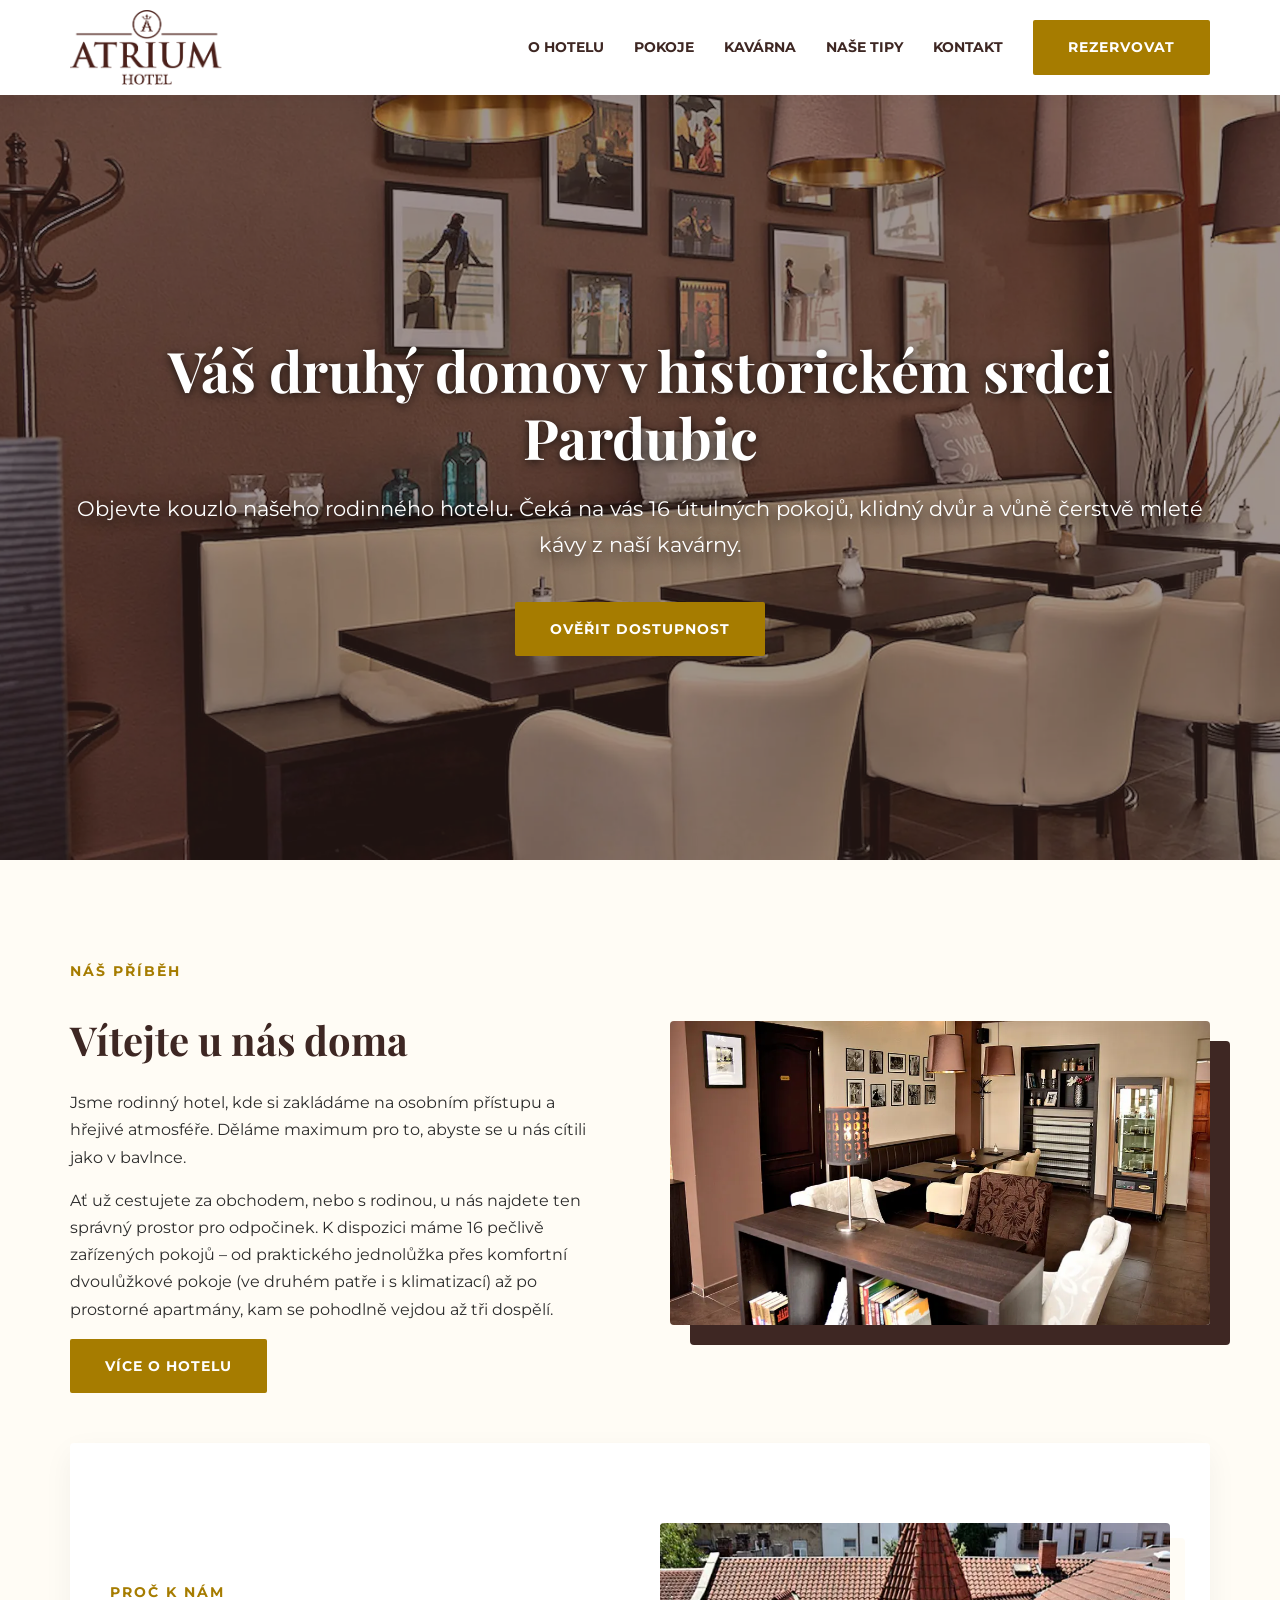
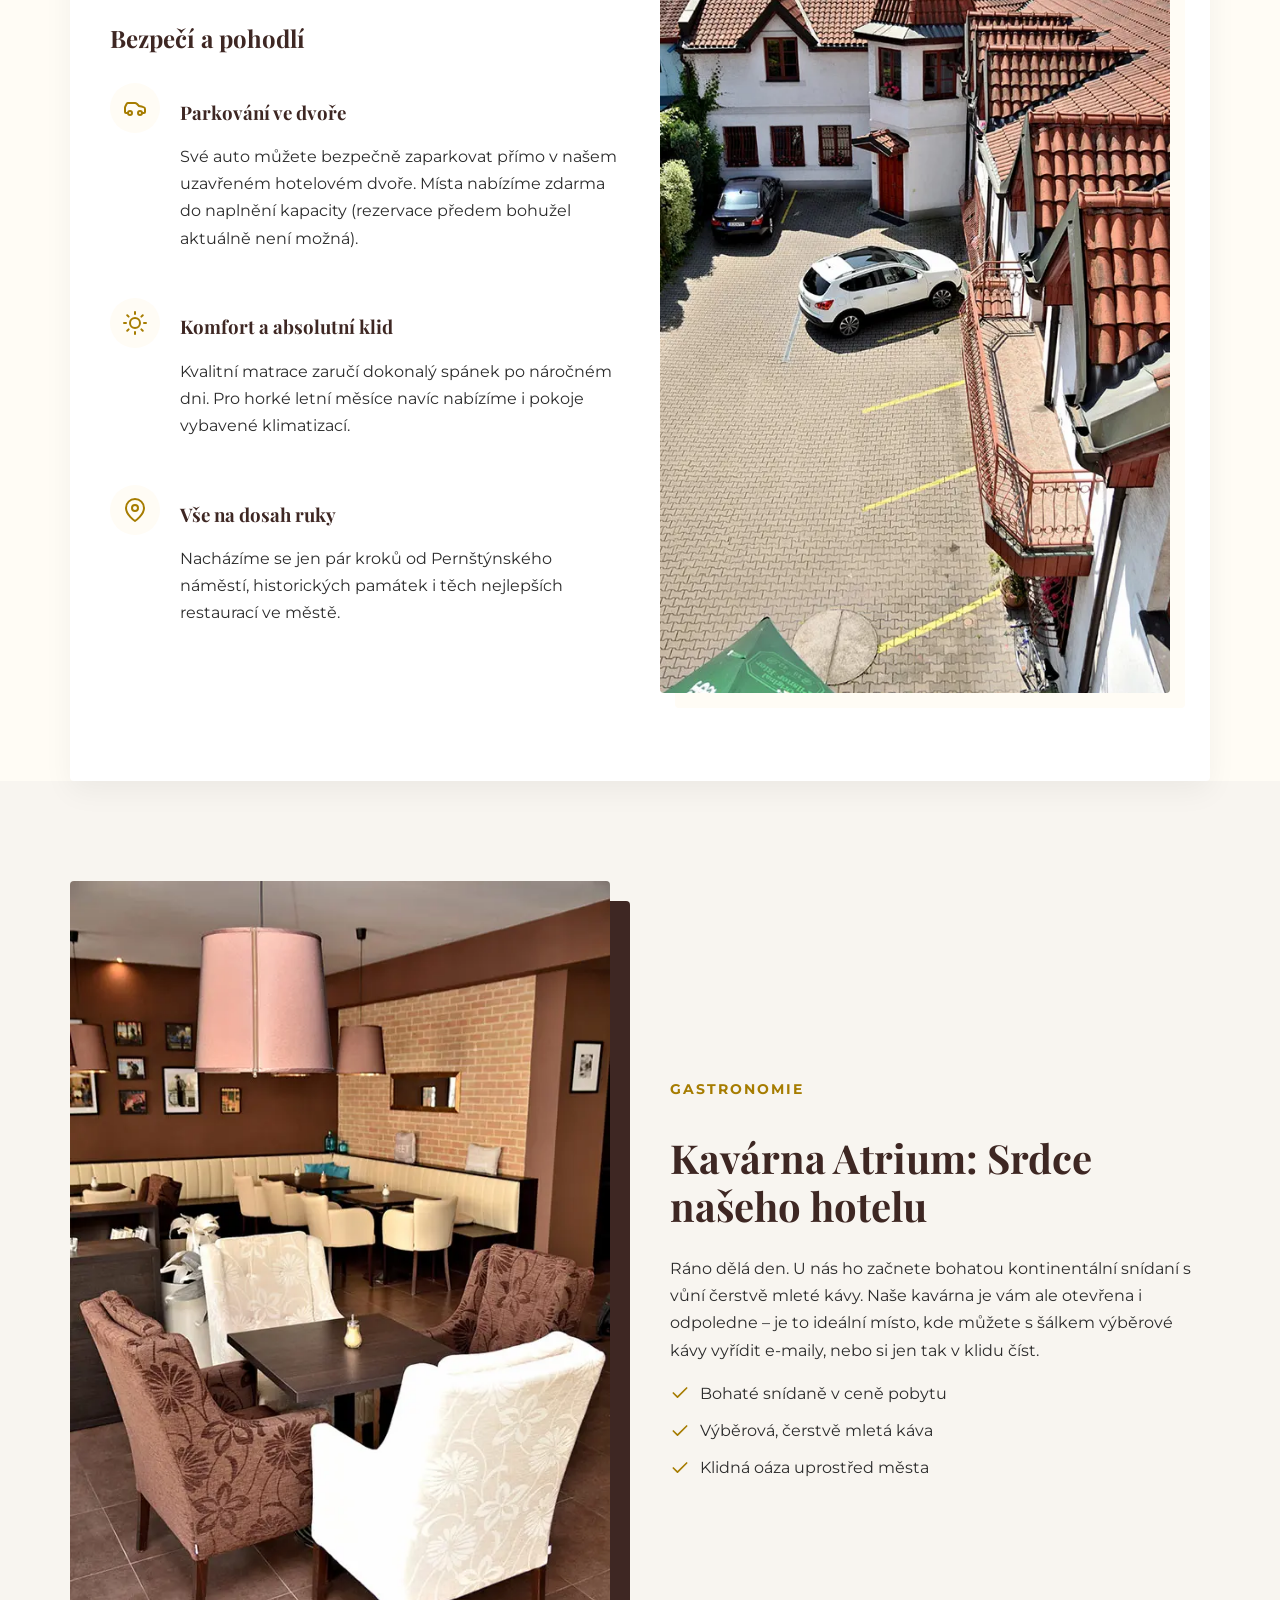
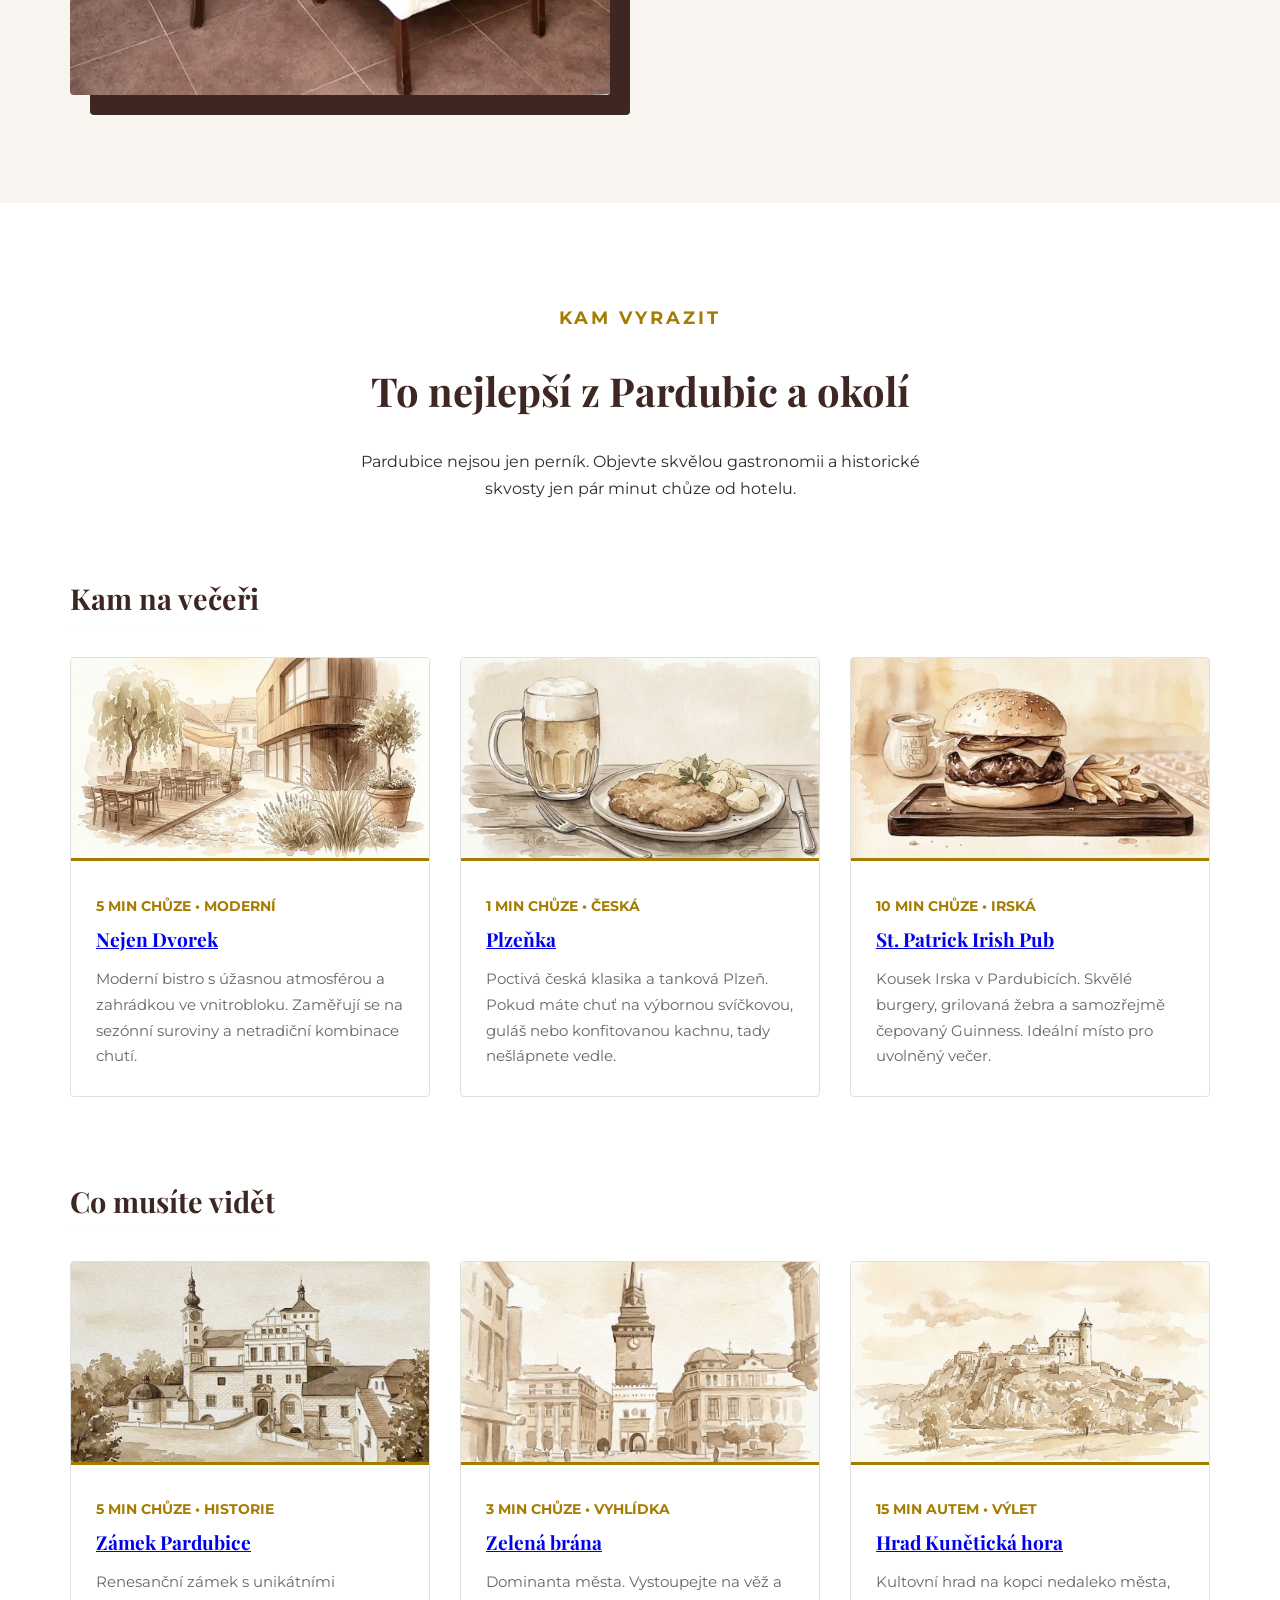
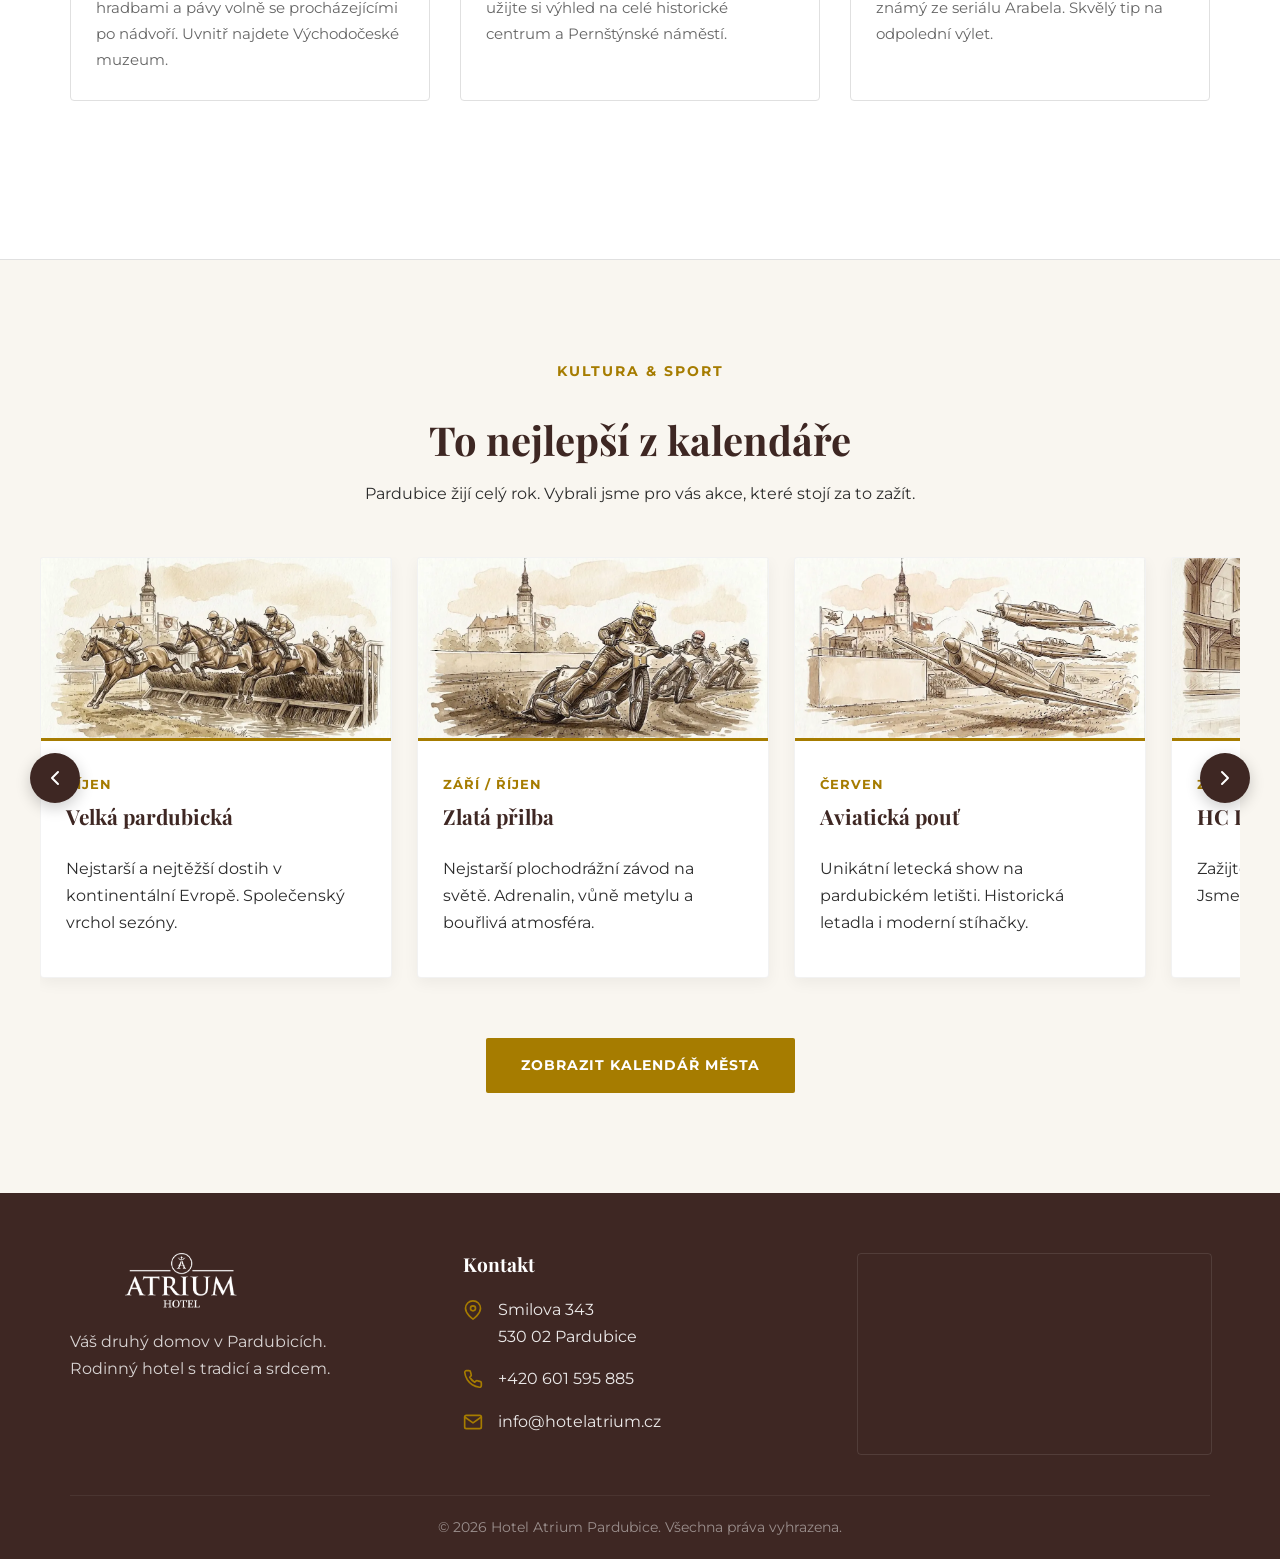
==== commit 589a77e6: "Uklid HTML, odstranění inline JS a oprava přístupnosti karet - Přesunuto chování hamburgeru a carous" ====
--- a/index.html
+++ b/index.html
@@ -14,13 +14,14 @@
 <body>
     <nav class="navbar">
         <div class="container nav-inner">
-            <div class="logo" onclick="switchView('home')">
+            <a class="logo" href="index.html">
                 <img src="images/logo_hotel.png" alt="Hotel Atrium Logo">
-            </div>
-
-            <div class="hamburger" onclick="toggleMenu()">
+            </a>
+
+            <button type="button" class="hamburger" id="hamburgerBtn" title="Otevřít menu">
                 <svg xmlns="http://www.w3.org/2000/svg" width="30" height="30" viewBox="0 0 24 24" fill="none" stroke="#3E2723" stroke-width="2" stroke-linecap="round" stroke-linejoin="round"><line x1="3" y1="12" x2="21" y2="12"/><line x1="3" y1="6" x2="21" y2="6"/><line x1="3" y1="18" x2="21" y2="18"/></svg>
-            </div>
+                <span class="visually-hidden">Otevřít menu</span>
+            </button>
 
             <div class="nav-menu">
                 <a href="#about" class="nav-link">O hotelu</a>
@@ -38,7 +39,7 @@
         <header class="hero">
             <div class="hero-overlay"></div>
             <picture>
-                <source type="image/webp" media="(max-width: 768px)" srcset="images/hotel_cafe-mobile.webp">
+                <source type="image/webp" media="(max-width: 768px)" srcset="images/hotel_cafe_mobile.webp">
                 
                 <source type="image/webp" srcset="images/hotel_cafe.webp">
                 
@@ -60,7 +61,7 @@
                         <h2>Vítejte u nás doma</h2>
                         <p>Jsme rodinný hotel, kde si zakládáme na osobním přístupu a hřejivé atmosféře. Děláme maximum pro to, abyste se u nás cítili jako v bavlnce.</p>
                         <p>Ať už cestujete za obchodem, nebo s rodinou, u nás najdete ten správný prostor pro odpočinek. K dispozici máme 16 pečlivě zařízených pokojů – od praktického jednolůžka přes komfortní dvoulůžkové pokoje (ve druhém patře i s klimatizací) až po prostorné apartmány, kam se pohodlně vejdou až tři dospělí.</p>
-                        <button type="button" onclick="switchView('home', 'rooms')" class="btn-outline">Více o hotelu</button>
+                        <a href="#rooms" class="btn">Více o hotelu</a>
                     </div>
                     <div class="about-img">
                         <picture>                        
@@ -156,103 +157,93 @@
 
                 <h3 class="tips-category-title">Kam na večeři</h3>
                 <div class="tips-grid">
-                    <a href="https://www.nejendvorek.cz/" target="_blank" rel="noopener noreferrer" class="tip-card-link">
-                        <div class="tip-card">
-                            <picture>                        
-                                <source type="image/webp" srcset="images/nejen_dvorek.webp">
-                            
-                                <img src="images/nejen_dvorek.jpeg" alt="Nejen Dvorek" class="tip-img">
-                            </picture>
-
-                            <div class="tip-content">
-                                <span class="tip-meta">5 min chůze • Moderní</span>
-                                <h4>Nejen Dvorek</h4>
-                                <p>Moderní bistro s úžasnou atmosférou a zahrádkou ve vnitrobloku. Zaměřují se na sezónní suroviny a netradiční kombinace chutí.</p>
-                            </div>
-                        </div>
-                    </a>
-                    
-                    <a href="https://www.plzenkapardubice.cz/" target="_blank" rel="noopener noreferrer" class="tip-card-link">
-                        <div class="tip-card">
-                            <picture>                        
-                                <source type="image/webp" srcset="images/plzenka.webp">
-                            
-                                <img src="images/plzenka.jpeg" alt="Plzeňka - české jídlo" class="tip-img">
-                            </picture>
-                            
-                            <div class="tip-content">
-                                <span class="tip-meta">1 min chůze • Česká kuchyně</span>
-                                <h4>Plzeňka</h4>
-                                <p>Poctivá česká klasika a tanková Plzeň. Pokud máte chuť na výbornou svíčkovou, guláš nebo konfitovanou kachnu, tady nešlápnete vedle.</p>
-                            </div>
-                        </div>
-                    </a>
-
-                    <a href="https://www.stpatrick.cz/" target="_blank" rel="noopener noreferrer" class="tip-card-link">
-                        <div class="tip-card">
-                            <picture>                        
-                                <source type="image/webp" srcset="images/st_patricks.webp">
-                            
-                                <img src="images/st_patricks.jpeg" alt="Burger v St. Patrick Irish Pub" class="tip-img">                     
-                            </picture>
-                            
-                            <div class="tip-content">                            
-                                <span class="tip-meta">10 min chůze • Irská</span>
-                                <h4>St. Patrick Irish Pub</h4>
-                                <p>Kousek Irska v Pardubicích. Skvělé burgery, grilovaná žebra a samozřejmě čepovaný Guinness. Ideální místo pro uvolněný večer.</p>
-                            </div>
-                        </div>
-                    </a>
+                    <div class="tip-card">
+                        <picture>                        
+                            <source type="image/webp" srcset="images/nejen_dvorek.webp">
+                            
+                            <img src="images/nejen_dvorek.jpeg" alt="Nejen Dvorek" class="tip-img">
+                        </picture>
+
+                        <div class="tip-content">
+                            <span class="tip-meta">5 min chůze • Moderní</span>
+                            <h4><a href="https://www.nejendvorek.cz/" target="_blank" rel="noopener noreferrer">Nejen Dvorek</a></h4>
+                            <p>Moderní bistro s úžasnou atmosférou a zahrádkou ve vnitrobloku. Zaměřují se na sezónní suroviny a netradiční kombinace chutí.</p>
+                        </div>
+                    </div>
+                    
+                    <div class="tip-card">
+                        <picture>                        
+                            <source type="image/webp" srcset="images/plzenka.webp">
+                            
+                            <img src="images/plzenka.jpeg" alt="Plzeňka - české jídlo" class="tip-img">
+                        </picture>
+                            
+                        <div class="tip-content">
+                            <span class="tip-meta">1 min chůze • Česká </span>
+                            <h4><a href="https://www.plzenkapardubice.cz/" target="_blank" rel="noopener noreferrer">Plzeňka</a></h4>
+                            <p>Poctivá česká klasika a tanková Plzeň. Pokud máte chuť na výbornou svíčkovou, guláš nebo konfitovanou kachnu, tady nešlápnete vedle.</p>
+                        </div>
+                    </div>
+                    
+                    <div class="tip-card">
+                        <picture>                        
+                            <source type="image/webp" srcset="images/st_patricks.webp">
+                            
+                            <img src="images/st_patricks.jpeg" alt="Burger v St. Patrick Irish Pub" class="tip-img">                     
+                        </picture>
+                            
+                        <div class="tip-content">                            
+                            <span class="tip-meta">10 min chůze • Irská</span>
+                            <h4><a href="https://www.stpatrick.cz/" target="_blank" rel="noopener noreferrer">St. Patrick Irish Pub</a></h4>
+                            <p>Kousek Irska v Pardubicích. Skvělé burgery, grilovaná žebra a samozřejmě čepovaný Guinness. Ideální místo pro uvolněný večer.</p>
+                        </div>
+                    </div>
                 </div>
                 <h3 class="tips-category-title">Co musíte vidět</h3>
                 <div class="tips-grid">
-                    <a href="https://www.vcm.cz/" target="_blank" rel="noopener noreferrer" class="tip-card-link">
-                        <div class="tip-card">
-                            <picture>                        
-                                <source type="image/webp" srcset="images/zamek.webp">
-                            
-                                <img src="images/zamek.jpeg" alt="Zámek" class="tip-img">                                  
-                            </picture>
-
-                            <div class="tip-content">
-                                <span class="tip-meta">5 min chůze • Historie</span>
-                                <h4>Zámek Pardubice</h4>
-                                <p>Renesanční zámek s unikátními hradbami a pávy volně se procházejícími po nádvoří. Uvnitř najdete Východočeské muzeum.</p>
-                            </div>
-                        </div>
-                    </a>
-
-                    <a href="https://www.zelenabrana.eu/" target="_blank" rel="noopener noreferrer" class="tip-card-link">
-                        <div class="tip-card">
-                            <picture>                        
-                                <source type="image/webp" srcset="images/zelena_brana.webp">
-                            
-                                <img src="images/zelena_brana.jpeg" alt="Zelená brána" class="tip-img">
-                            </picture>
-
-                            <div class="tip-content">
-                                <span class="tip-meta">3 min chůze • Vyhlídka</span>
-                                <h4>Zelená brána</h4>
-                                <p>Dominanta města. Vystoupejte na věž a užijte si výhled na celé historické centrum a Pernštýnské náměstí.</p>
-                            </div>
-                        </div>
-                    </a>
-
-                    <a href="https://hrad-kunetickahora.cz/" target="_blank" rel="noopener noreferrer" class="tip-card-link">
-                        <div class="tip-card">
-                            <picture>                        
-                                <source type="image/webp" srcset="images/kuneticka_hora.webp">
-                            
-                                <img src="images/kuneticka_hora.jpeg" alt="Kunětická hora" class="tip-img">
-                            </picture>
-
-                            <div class="tip-content">
-                                <span class="tip-meta">15 min autem • Výlet</span>
-                                <h4>Hrad Kunětická hora</h4>
-                                <p>Kultovní hrad na kopci nedaleko města, známý ze seriálu Arabela. Skvělý tip na odpolední výlet.</p>
-                            </div>
-                        </div>
-                    </a>
+                    <div class="tip-card">
+                        <picture>                        
+                            <source type="image/webp" srcset="images/zamek.webp">
+                        
+                            <img src="images/zamek.jpeg" alt="Zámek" class="tip-img">                                  
+                        </picture>
+
+                        <div class="tip-content">
+                            <span class="tip-meta">5 min chůze • Historie</span>
+                            <h4><a href="https://www.vcm.cz/" target="_blank" rel="noopener noreferrer">Zámek Pardubice</a></h4>
+                            <p>Renesanční zámek s unikátními hradbami a pávy volně se procházejícími po nádvoří. Uvnitř najdete Východočeské muzeum.</p>
+                        </div>
+                    </div>
+                  
+
+                    <div class="tip-card">
+                        <picture>                        
+                            <source type="image/webp" srcset="images/zelena_brana.webp">
+                            
+                            <img src="images/zelena_brana.jpeg" alt="Zelená brána" class="tip-img">
+                        </picture>
+
+                        <div class="tip-content">
+                            <span class="tip-meta">3 min chůze • Vyhlídka</span>
+                            <h4><a href="https://www.zelenabrana.eu/" target="_blank" rel="noopener noreferrer">Zelená brána</a></h4>
+                            <p>Dominanta města. Vystoupejte na věž a užijte si výhled na celé historické centrum a Pernštýnské náměstí.</p>
+                        </div>
+                    </div>
+                    
+                    <div class="tip-card">
+                        <picture>                        
+                            <source type="image/webp" srcset="images/kuneticka_hora.webp">
+                        
+                            <img src="images/kuneticka_hora.jpeg" alt="Kunětická hora" class="tip-img">
+                        </picture>
+
+                        <div class="tip-content">
+                            <span class="tip-meta">15 min autem • Výlet</span>
+                            <h4><a href="https://hrad-kunetickahora.cz/" target="_blank" rel="noopener noreferrer">Hrad Kunětická hora</a></h4>
+                            <p>Kultovní hrad na kopci nedaleko města, známý ze seriálu Arabela. Skvělý tip na odpolední výlet.</p>
+                        </div>
+                    </div>
+                    
                 </div>
             </div>
         </section>
@@ -265,56 +256,51 @@
             </div>
 
             <div class="carousel-wrapper">
-                <button type="button" title="Posunout na předchozí akci" class="slider-btn prev" onclick="scrollEvents(-1)">
+                <button type="button" id="btnEventsPrev" title="Posunout na předchozí akci" class="slider-btn prev" onclick="scrollEvents(-1)">
                     <svg xmlns="http://www.w3.org/2000/svg" width="24" height="24" viewBox="0 0 24 24" fill="none" stroke="currentColor" stroke-width="2" stroke-linecap="round" stroke-linejoin="round"><polyline points="15 18 9 12 15 6"/></svg>
                 </button>
 
                 <div class="carousel-track" id="eventsTrack">
                     
-                <a href="https://zavodistepardubice.cz/" target="_blank" rel="noopener noreferrer" class="event-card-link">
                     <div class="event-card-item">
                         <picture>                        
                             <source type="image/webp" srcset="images/velka_pardubicka.webp">
                             
                             <img src="images/velka_pardubicka.jpeg" class="event-img" alt="Velká Pardubická">
                         </picture>
-
                         <div class="event-body">
                             <span class="event-date-tag">Říjen</span>
-                            <h3 class="event-title">Velká pardubická</h3>
+                            <h3 class="event-title"><a href="https://zavodistepardubice.cz/" target="_blank" rel="noopener noreferrer" class="event-card-link">Velká pardubická</a></h3>
                             <p>Nejstarší a nejtěžší dostih v kontinentální Evropě. Společenský vrchol sezóny.</p>
                         </div>
                     </div>
-                </a>
-                <a href="https://www.zlataprilba.cz/" target="_blank" rel="noopener noreferrer" class="event-card-link">
+                    
                     <div class="event-card-item">
                         <picture>                        
                             <source type="image/webp" srcset="images/zlata_prilba.webp">
-                            
+                                
                             <img src="images/zlata_prilba.jpeg" class="event-img" alt="Plochá dráha">
                         </picture>                        
                         <div class="event-body">
                             <span class="event-date-tag">Září / Říjen</span>
-                            <h3 class="event-title">Zlatá přilba</h3>
+                            <h3 class="event-title"><a href="https://www.zlataprilba.cz/" target="_blank" rel="noopener noreferrer" class="event-card-link">Zlatá přilba</a></h3>
                             <p>Nejstarší plochodrážní závod na světě. Adrenalin, vůně metylu a bouřlivá atmosféra.</p>
                         </div>
                     </div>
-                </a>
-                <a href="https://aviatickapout.cz/" target="_blank" rel="noopener noreferrer" class="event-card-link">
+                    
                     <div class="event-card-item">
                         <picture>                        
                             <source type="image/webp" srcset="images/aviaticka_pout.webp">
-                            
+                                
                             <img src="images/aviaticka_pout.jpeg" class="event-img" alt="Aviatická pouť">
                         </picture>                         
                         <div class="event-body">
                             <span class="event-date-tag">Červen</span>
-                            <h3 class="event-title">Aviatická pouť</h3>
+                            <h3 class="event-title"><a href="https://aviatickapout.cz/" target="_blank" rel="noopener noreferrer" class="event-card-link">Aviatická pouť</a></h3>
                             <p>Unikátní letecká show na pardubickém letišti. Historická letadla i moderní stíhačky.</p>
                         </div>
                     </div>
-                </a>
-                <a href="https://www.hcdynamo.cz/" target="_blank" rel="noopener noreferrer" class="event-card-link">
+                    
                     <div class="event-card-item">
                         <picture>                        
                             <source type="image/webp" srcset="images/ice_hockey.webp">
@@ -324,43 +310,39 @@
 
                         <div class="event-body">
                             <span class="event-date-tag">Září – Duben</span>
-                            <h3 class="event-title">HC Dynamo Pardubice</h3>
+                            <h3 class="event-title"><a href="https://www.hcdynamo.cz/" target="_blank" rel="noopener noreferrer" class="event-card-link">HC Dynamo Pardubice</a></h3>
                             <p>Zažijte atmosféru v enteria areně. Jsme hokejové město!</p>
                         </div>
                     </div>
-                </a>
-                <a href="https://www.folklornifestival.cz/cs/" target="_blank" rel="noopener noreferrer" class="event-card-link">
+                    
                     <div class="event-card-item">
                         <picture>                        
                             <source type="image/webp" srcset="images/perstynska.webp">
-                            
+                                
                             <img src="images/perstynska.jpeg" class="event-img" alt="Pernštýnská noc">
                         </picture>                        
                         <div class="event-body">
                             <span class="event-date-tag">Červen</span>
-                            <h3 class="event-title">Pernštýnská noc</h3>
+                            <h3 class="event-title"><a href="https://www.folklornifestival.cz/cs/" target="_blank" rel="noopener noreferrer" class="event-card-link">Pernštýnská noc</a></h3>
                             <p>Městské slavnosti plné hudby, trhů, řemesel a ohňostrojů v historickém centru.</p>
                         </div>
                     </div>
-                </a>
-                <a href="https://www.vcd.cz/" target="_blank" rel="noopener noreferrer" class="event-card-link">
+                    
                     <div class="event-card-item">
                         <picture>                        
                             <source type="image/webp" srcset="images/divadlo.webp">
-                            
+                                
                             <img src="images/divadlo.jpeg" class="event-img" alt="Východočeské divadlo">
                         </picture>                           
                         <div class="event-body">
                             <span class="event-date-tag">Celoročně</span>
-                            <h3 class="event-title">Východočeské divadlo</h3>
+                            <h3 class="event-title"><a href="https://www.vcd.cz/" target="_blank" rel="noopener noreferrer" class="event-card-link">Východočeské divadlo</a></h3>
                             <p>Nádherná secesní budova a bohatý program od činohry po muzikály.</p>
                         </div>
                     </div>
-                </a>
-
-                </div>
-
-                <button type="button" title="Posunout na další akci" class="slider-btn next" onclick="scrollEvents(1)">
+                </div>
+
+                <button type="button" id="btnEventsNext" title="Posunout na další akci" class="slider-btn next">
                     <svg xmlns="http://www.w3.org/2000/svg" width="24" height="24" viewBox="0 0 24 24" fill="none" stroke="currentColor" stroke-width="2" stroke-linecap="round" stroke-linejoin="round"><polyline points="9 18 15 12 9 6"/></svg>
                 </button>
             </div>
@@ -376,9 +358,10 @@
             <div class="footer-grid">
                 
                 <div>
-                    <div class="logo footer-logo" onclick="switchView('home')">
-                         <img src="images/logo_hotel.png" alt="Hotel Atrium">
-                    </div>
+                    <a href="index.html" class="logo footer-logo">                         
+                        <img src="images/logo_hotel.png" alt="Hotel Atrium">
+                    </a>
+
                     <p class="footer-motto">Váš druhý domov v Pardubicích.<br>Rodinný hotel s tradicí a srdcem.</p>
                 </div>
                 
--- a/styles.css
+++ b/styles.css
@@ -38,6 +38,19 @@
 /* =========================================
    2. GLOBÁLNÍ KOMPONENTY (Tlačítka, layouty)
    ========================================= */
+
+.visually-hidden {
+    position: absolute !important;
+    width: 1px !important;
+    height: 1px !important;
+    padding: 0 !important;
+    margin: -1px !important;
+    overflow: hidden !important;
+    clip: rect(0, 0, 0, 0) !important;
+    white-space: nowrap !important;
+    border: 0 !important;
+}
+
 .container {
     max-width: var(--container-width);
     margin: 0 auto;
@@ -63,6 +76,7 @@
 
 .mb-5 { margin-bottom: 5px; }
 
+/* Animace a přepínání pohledů */
 .view-section {
     display: block;
     animation: fadeIn 0.5s ease-in-out;
@@ -75,6 +89,7 @@
     to { opacity: 1; }
 }
 
+/* Tlačítka */
 .btn {
     display: inline-block;
     padding: 15px 35px;
@@ -722,6 +737,7 @@
     text-align: center; 
 }
 
+/* --- Sidebar formuláře --- */
 .booking-sidebar {
     background: var(--color-primary);
     color: white;
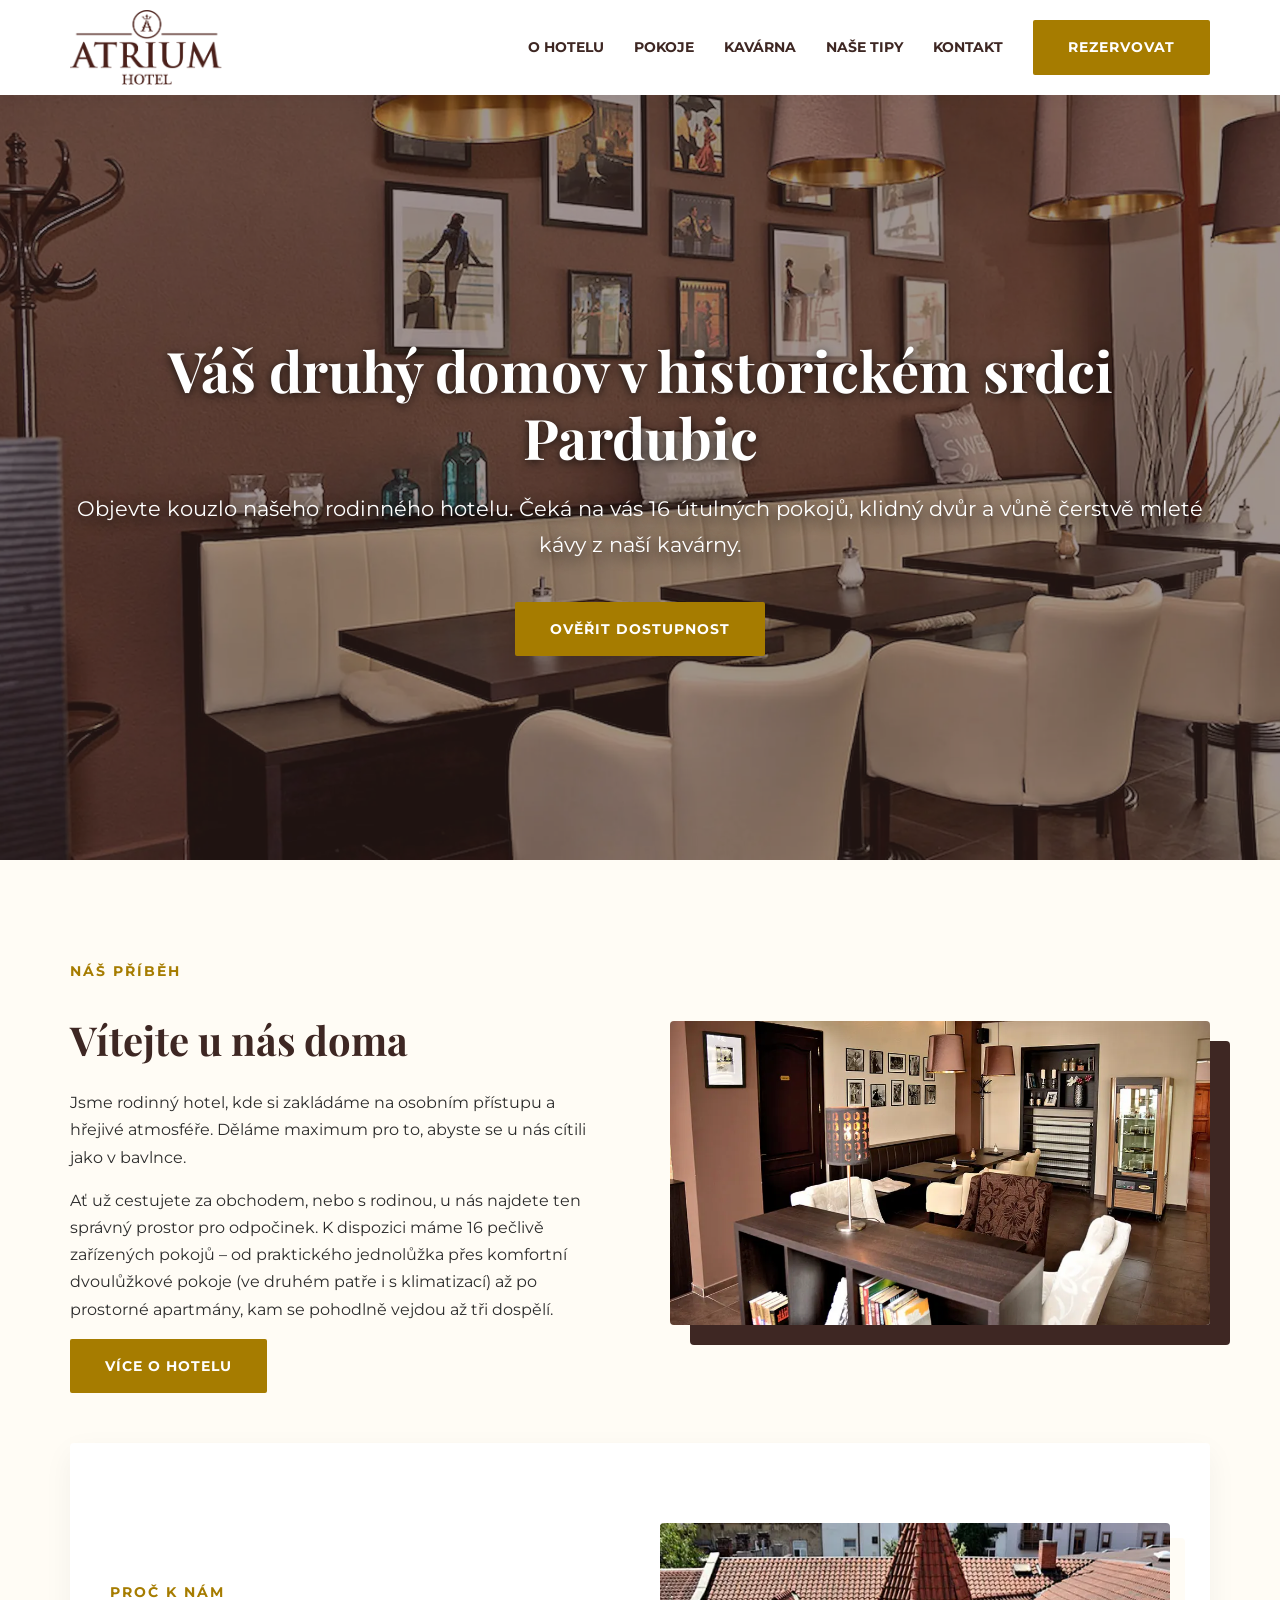
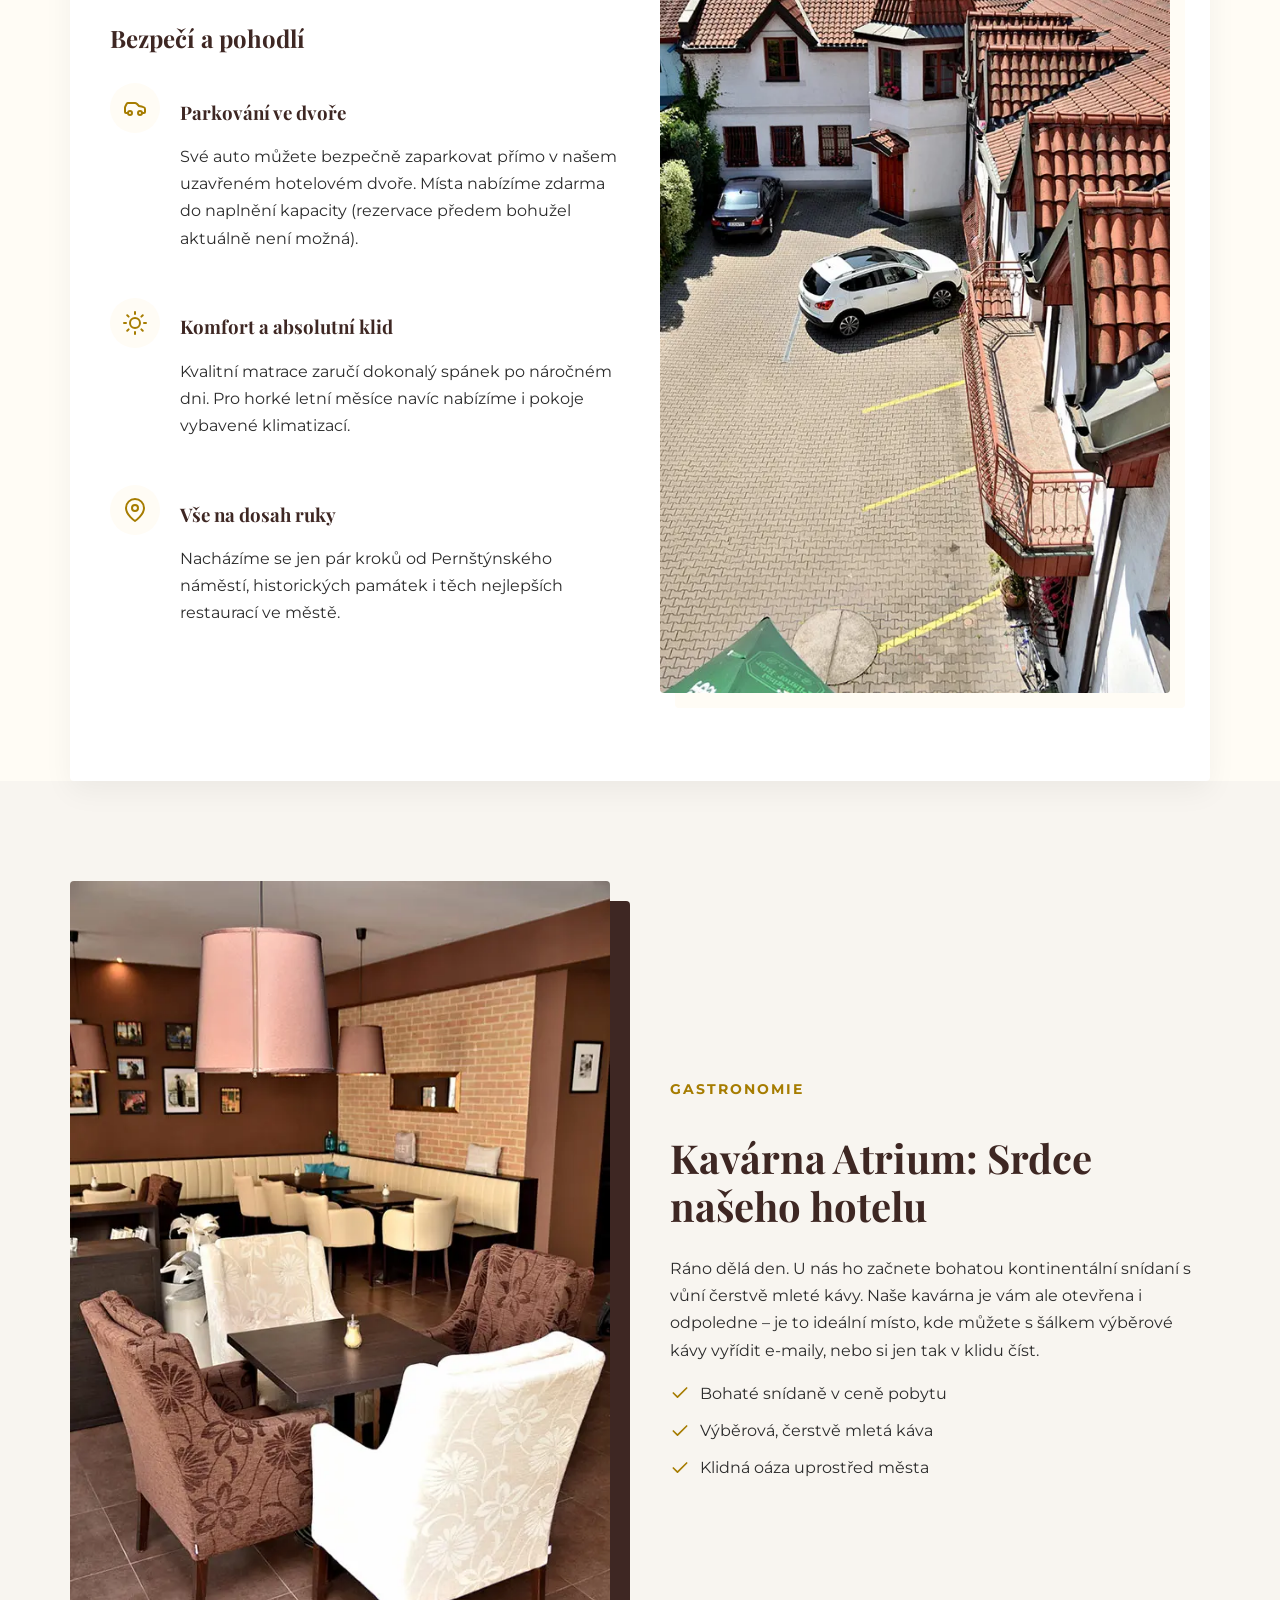
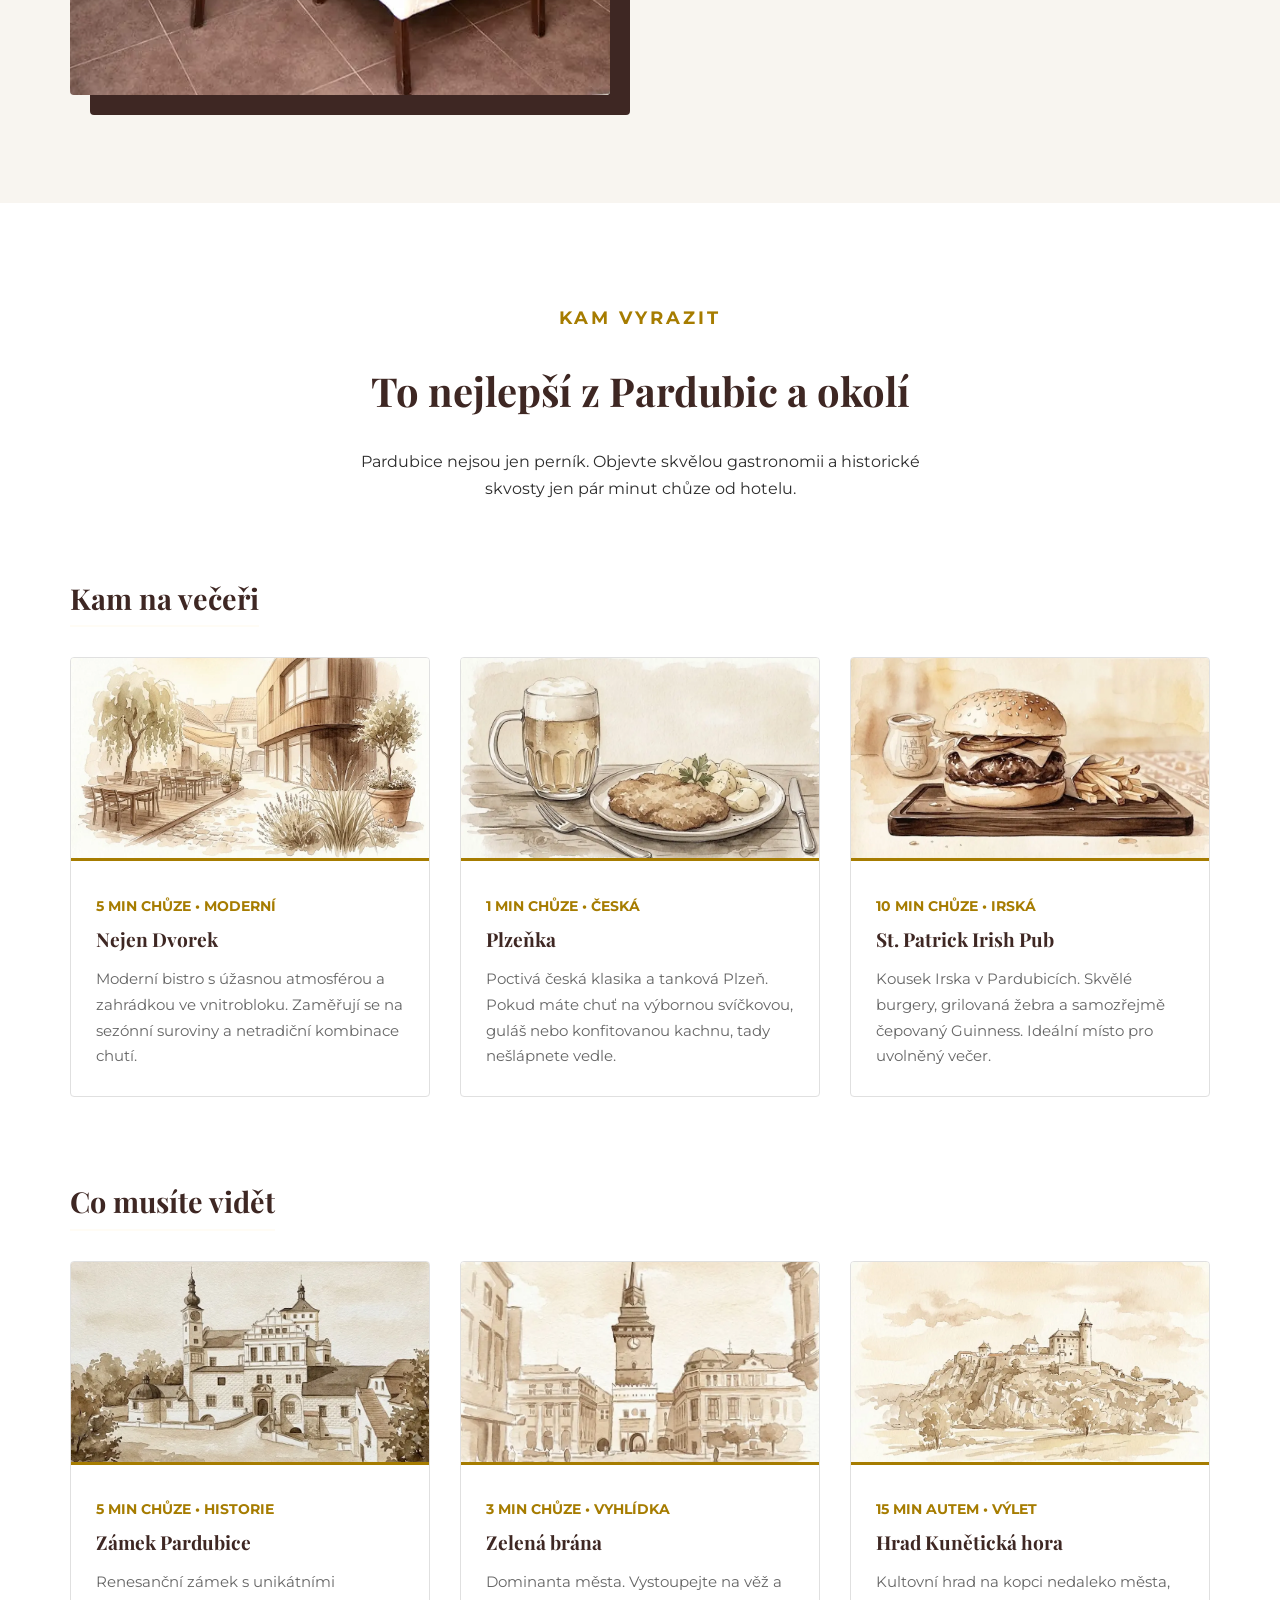
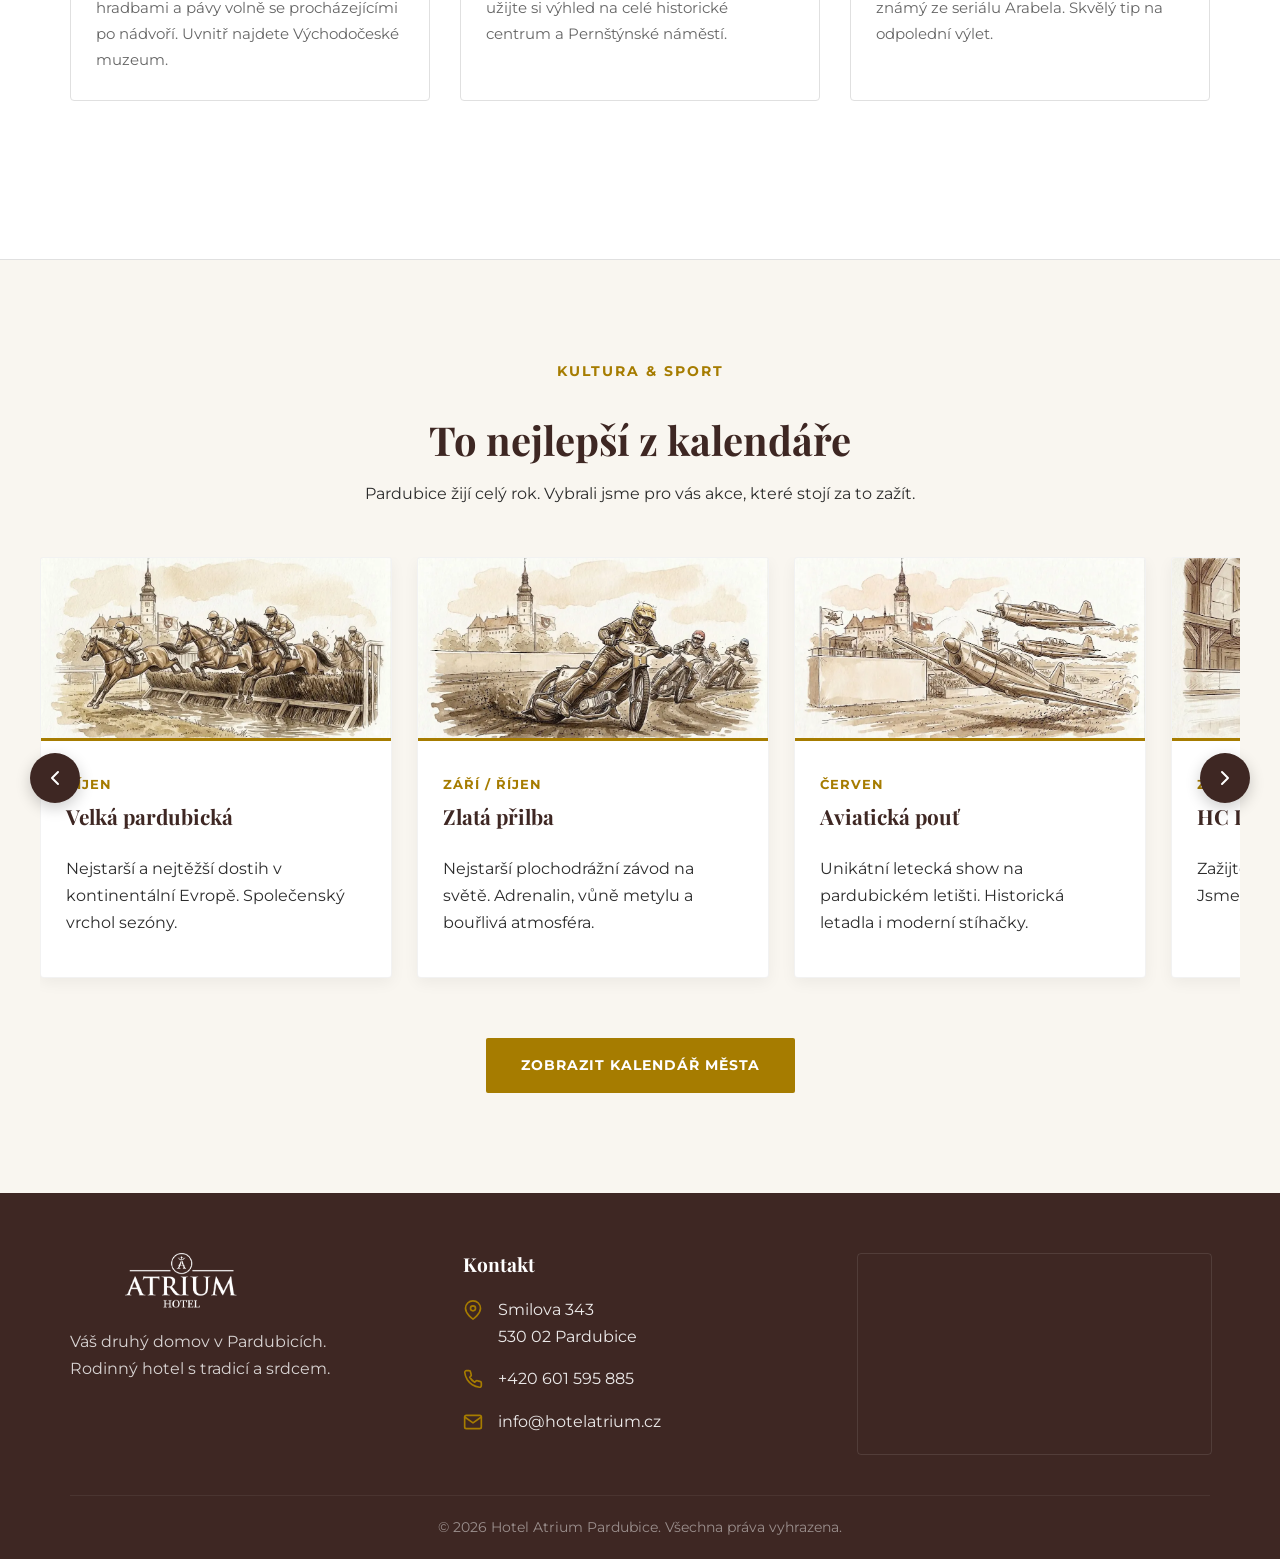
==== commit 97e35004: "Aktualizace hamburger menu o stavové ARIA atributy" ====
--- a/index.html
+++ b/index.html
@@ -18,7 +18,7 @@
                 <img src="images/logo_hotel.png" alt="Hotel Atrium Logo">
             </a>
 
-            <button type="button" class="hamburger" id="hamburgerBtn" title="Otevřít menu">
+            <button type="button" class="hamburger" id="hamburgerBtn" aria-expanded="false" aria-controls="navMenu" title="Otevřít menu">
                 <svg xmlns="http://www.w3.org/2000/svg" width="30" height="30" viewBox="0 0 24 24" fill="none" stroke="#3E2723" stroke-width="2" stroke-linecap="round" stroke-linejoin="round"><line x1="3" y1="12" x2="21" y2="12"/><line x1="3" y1="6" x2="21" y2="6"/><line x1="3" y1="18" x2="21" y2="18"/></svg>
                 <span class="visually-hidden">Otevřít menu</span>
             </button>
--- a/styles.css
+++ b/styles.css
@@ -395,12 +395,26 @@
     height: 100%;
     display: flex;
     flex-direction: column;
-}
-
-.tip-card-link:hover .tip-card {
+    position: relative;
+}
+
+.tip-card h4 a {
+    color: inherit;
+    text-decoration: none;
+}
+
+.tip-card:hover {
     border-color: var(--color-accent);
     transform: translateY(-5px);
     box-shadow: 0 10px 20px rgba(0,0,0,0.1);
+}
+
+
+.tip-card h4 a::after {
+    content: "";
+    position: absolute;
+    inset: 0;
+    z-index: 10;
 }
 
 .tip-img {
@@ -477,7 +491,16 @@
     border: 1px solid rgba(0,0,0,0.05);
     display: flex;
     flex-direction: column;
-    flex-grow: 1;               
+    flex-grow: 1;  
+    cursor: pointer;        
+    position: relative;     
+}
+
+.event-card-item h3 a::after {
+    content: "";
+    position: absolute;
+    inset: 0;
+    z-index: 10;
 }
 
 .event-card-item:hover {
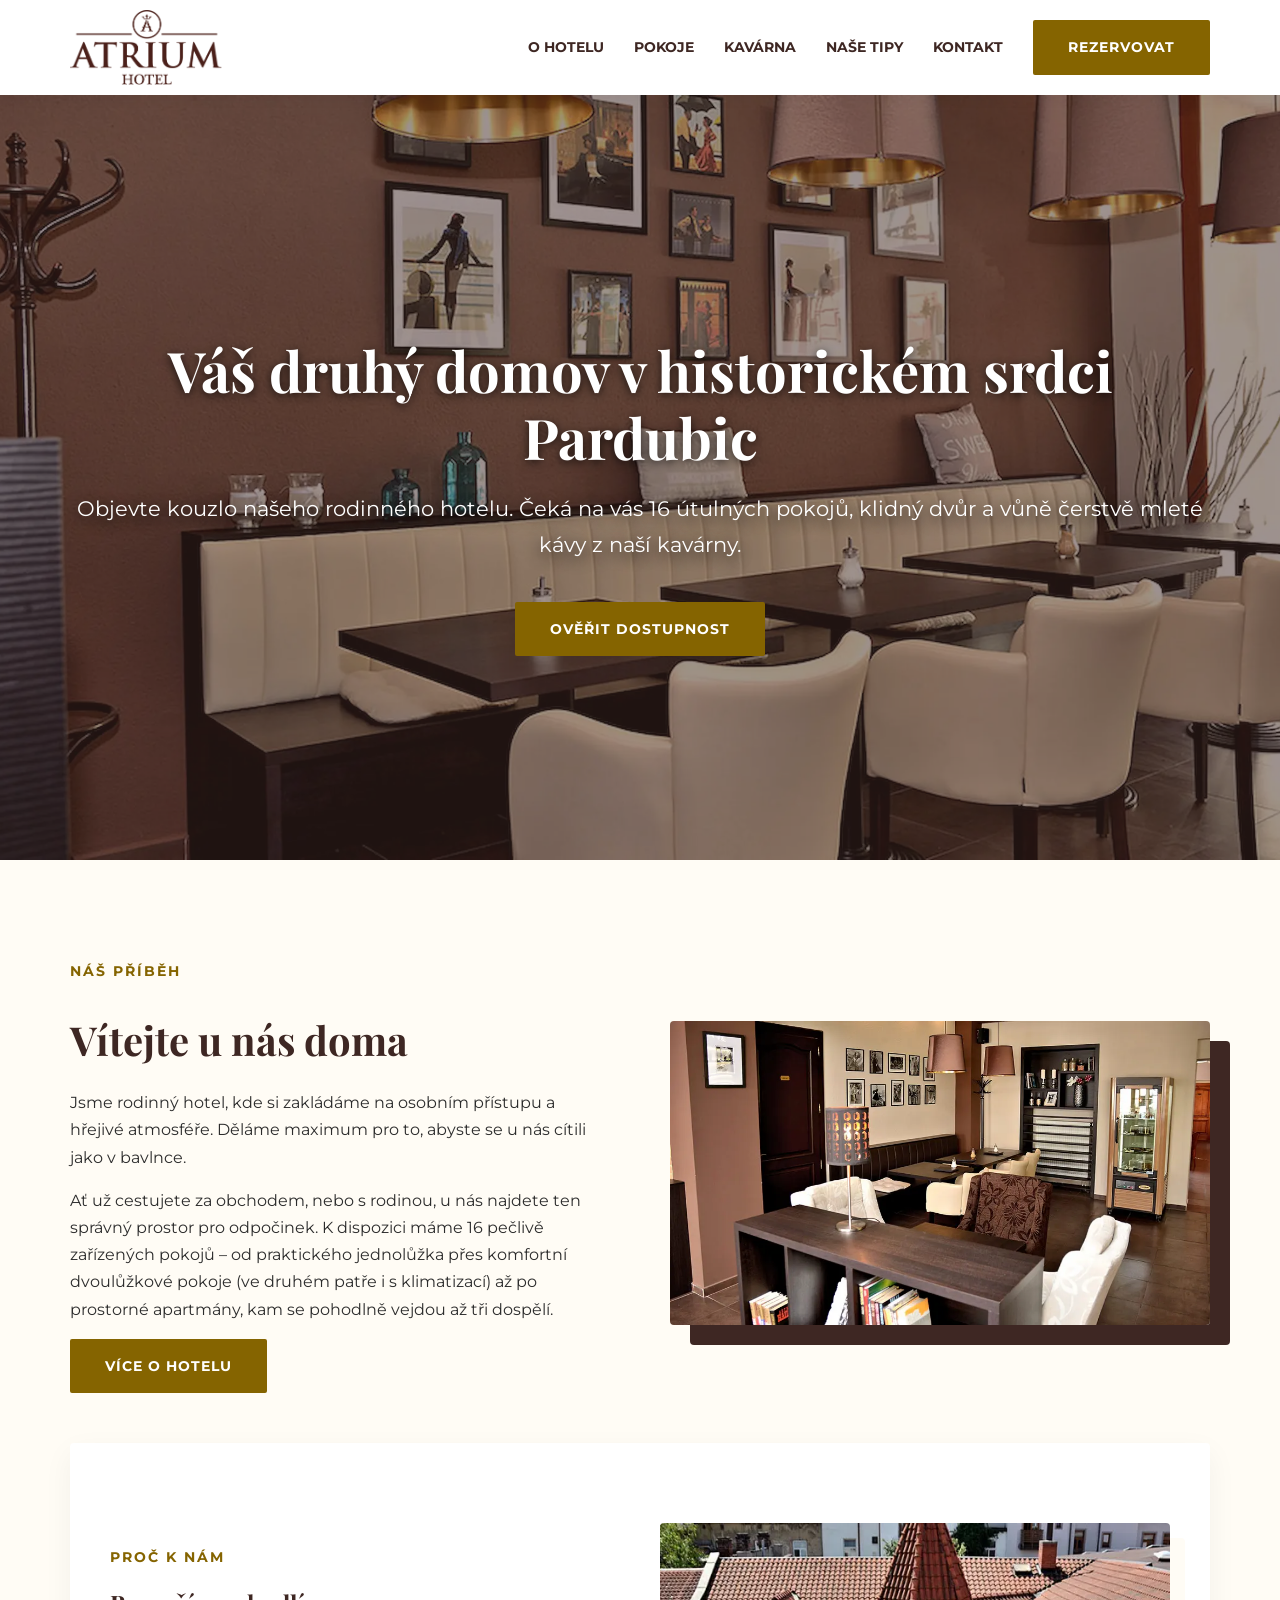
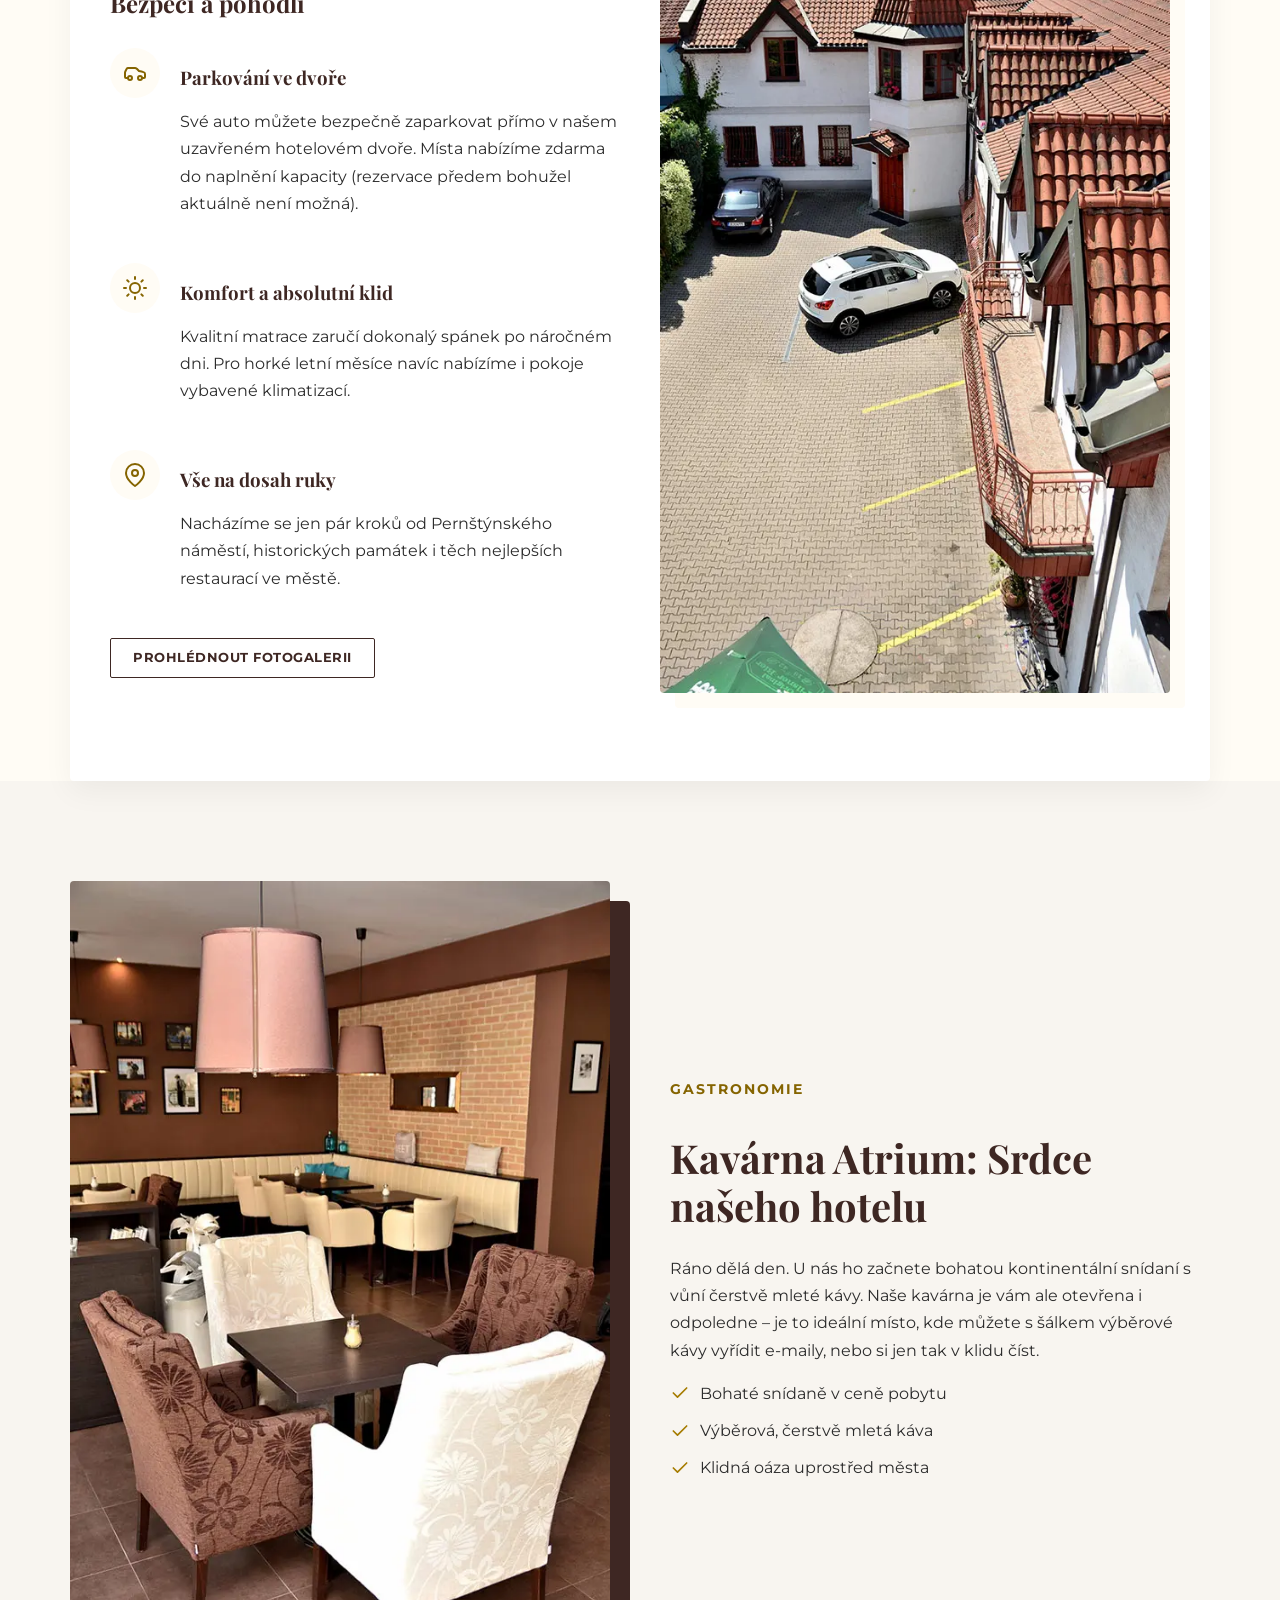
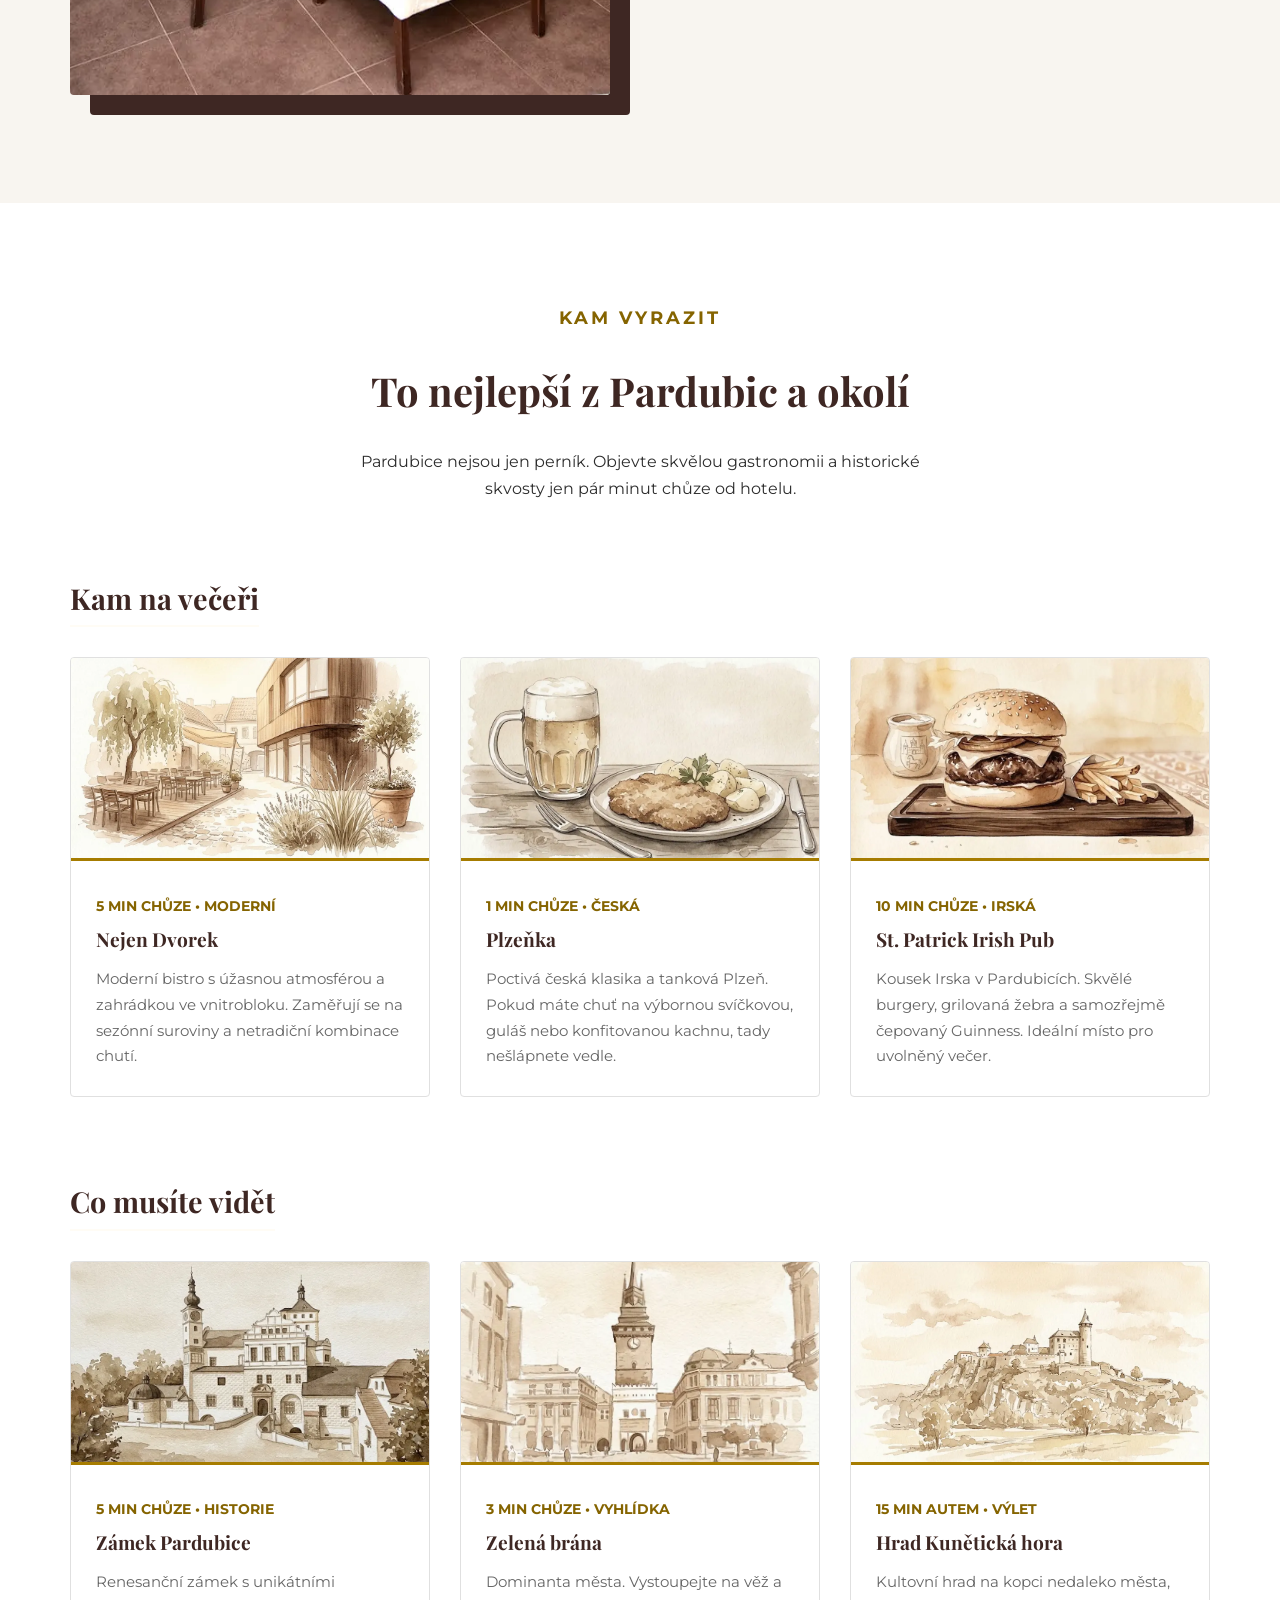
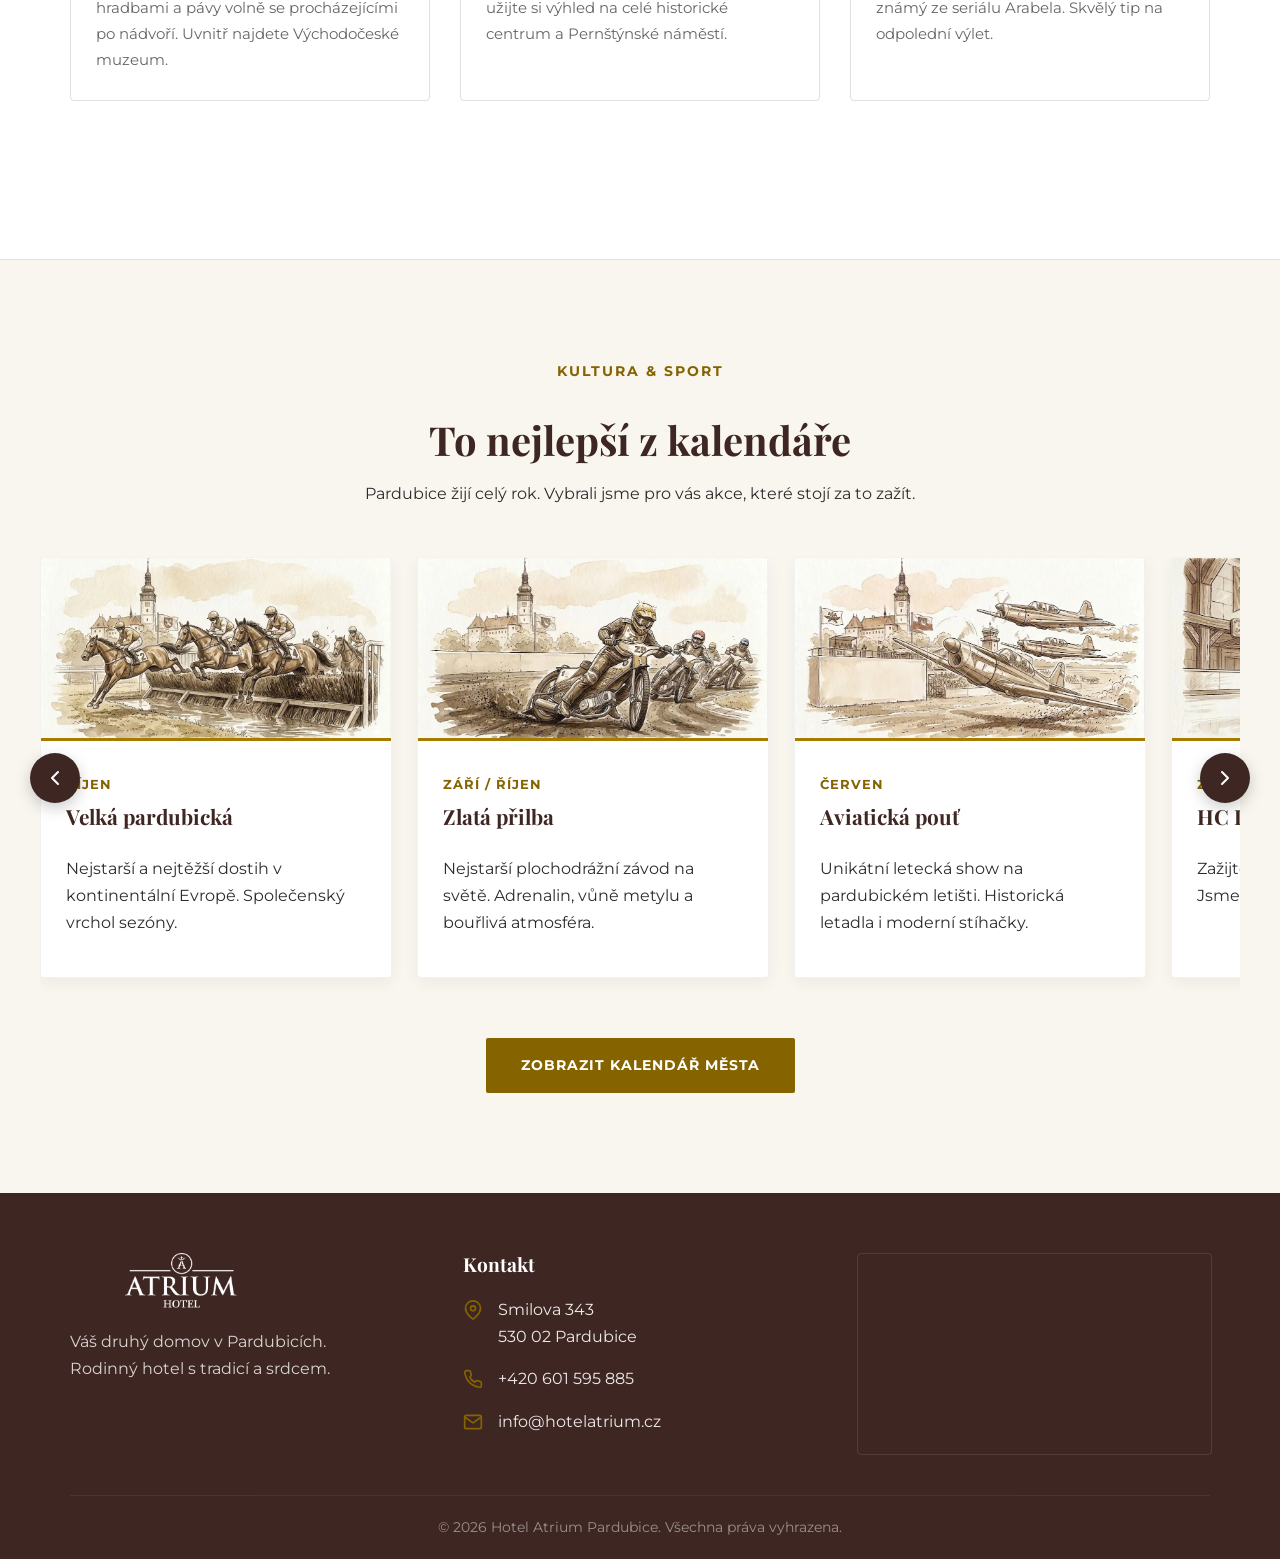
==== commit 351b7c30: "Synchronization with local PC data" ====
--- a/index.html
+++ b/index.html
@@ -109,6 +109,9 @@
                                     <p>Nacházíme se jen pár kroků od Pernštýnského náměstí, historických památek i těch nejlepších restaurací ve městě.</p>
                                 </div>
                             </div>
+                            <div>
+                                <a href="gallery.html" class="btn btn-outline btn-sm">Prohlédnout fotogalerii</a>
+                            </div>
                         </div>
                     </div>
                     <div class="features-img">
@@ -398,4 +401,4 @@
 
     <script src="script.js"></script>
 </body>
-</html>
+</html>
--- a/styles.css
+++ b/styles.css
@@ -1,10 +1,11 @@
 /* =========================================
-   1. PROMĚNNÉ A ZÁKLADNÍ NASTAVENÍ (ROOT)
+   PROMĚNNÉ A ZÁKLADNÍ NASTAVENÍ (ROOT)
    ========================================= */
 :root {
     --color-primary: #3E2723;   /* Espresso */
     --color-accent: #A67C00;    /* Zlatavá */
     --color-bg-light: #FFFCF5;  /* Krémová */
+    --color-accent-text: #856400;
     --color-bg-white: #FFFFFF;
     --color-text-main: #2C2C2C;
     --color-text-light: #666666;
@@ -36,7 +37,7 @@
 }
 
 /* =========================================
-   2. GLOBÁLNÍ KOMPONENTY (Tlačítka, layouty)
+   GLOBÁLNÍ KOMPONENTY (Tlačítka, layouty)
    ========================================= */
 
 .visually-hidden {
@@ -65,7 +66,7 @@
 }
 
 .section-tag {
-    color: var(--color-accent);
+    color: var(--color-accent-text);
     text-transform: uppercase;
     font-weight: 700;
     font-size: 0.85rem;
@@ -93,7 +94,7 @@
 .btn {
     display: inline-block;
     padding: 15px 35px;
-    background-color: var(--color-accent);
+    background-color: var(--color-accent-text);
     color: white;
     text-decoration: none;
     font-weight: 700;
@@ -131,8 +132,51 @@
     color: white;
 }
 
-/* =========================================
-   3. NAVIGACE (Header)
+.btn-sm {
+    padding: 8px 22px;
+    font-size: 0.8rem;
+    letter-spacing: 0.5px;
+    border-width: 1px;
+}
+
+/* =========================================
+   FOTOGALERIE
+   ========================================= */
+.gallery-section {
+    padding: 60px 0 var(--spacing-section) 0;
+    background-color: var(--color-bg-light);
+}
+
+.gallery-header {
+    text-align: center;
+    margin-bottom: 40px;
+}
+
+.gallery-grid {
+    display: grid;
+    /* Automaticky naskládá fotky vedle sebe a na mobilu je hodí pod sebe */
+    grid-template-columns: repeat(auto-fit, minmax(250px, 1fr));
+    gap: 20px;
+}
+
+.gallery-img {
+    width: 100%;
+    height: 250px;
+    object-fit: cover; /* Zajistí, že se fotky nedeformují, ale krásně se oříznou do čtverce/obdélníku */
+    border-radius: 4px;
+    transition: transform 0.4s ease, box-shadow 0.4s ease;
+    cursor: pointer;
+}
+
+.gallery-img:hover {
+    transform: scale(1.03);
+    box-shadow: 0 10px 20px rgba(62, 39, 35, 0.2);
+    z-index: 2;
+    position: relative;
+}
+
+/* =========================================
+   NAVIGACE (Header)
    ========================================= */
 .navbar {
     background-color: rgba(255, 255, 255, 0.98);
@@ -181,7 +225,7 @@
     cursor: pointer !important;
 }
 
-.nav-link:hover { color: var(--color-accent); }
+.nav-link:hover { color: var(--color-accent-text); }
 
 .btn-nav { width: auto; }
 
@@ -192,7 +236,7 @@
 }
 
 /* =========================================
-   4. HLAVNÍ BANNERY (Hero & Page Header)
+   HLAVNÍ BANNERY (Hero & Page Header)
    ========================================= */
 .hero {
     position: relative;
@@ -273,7 +317,7 @@
 }
 
 /* =========================================
-   5. SEKCE O HOTELU
+   SEKCE O HOTELU
    ========================================= */
 .about-section { padding: var(--spacing-section) 0; }
 .about-text h2 { font-size: 2.5rem; margin-bottom: 25px; }
@@ -284,7 +328,7 @@
 }
 
 /* =========================================
-   6. SEKCE VÝHODY POKOJŮ (Proč k nám)
+   SEKCE VÝHODY POKOJŮ (Proč k nám)
    ========================================= */
 .features {
     padding: 80px 0;
@@ -321,7 +365,7 @@
     align-items: center;
     justify-content: center;
     flex-shrink: 0;
-    color: var(--color-accent);
+    color: var(--color-accent-text);
 }
 
 .icon-circle svg { width: 24px; height: 24px; }
@@ -332,14 +376,14 @@
 }
 
 /* =========================================
-   7. SEKCE KAVÁRNA
+   SEKCE KAVÁRNA
    ========================================= */
 .cafe-section {
     background-color: #F8F5F0;
     padding: var(--spacing-section) 0;
 }
 
-.cafe-img-shadow { box-shadow: -20px 20px 0 var(--color-accent); }
+.cafe-img-shadow { box-shadow: -20px 20px 0 var(--color-accent-text); }
 .cafe-features-list { list-style: none; padding: 0; margin-bottom: 25px; }
 .cafe-list-item {
     margin-bottom: 10px;
@@ -349,7 +393,7 @@
 }
 
 /* =========================================
-   8. SEKCE TIPY NA VÝLETY (Karty)
+   SEKCE TIPY NA VÝLETY (Karty)
    ========================================= */
 .tips-section {
     padding: var(--spacing-section) 0;
@@ -428,7 +472,7 @@
 .tip-content h4 { margin: 0 0 10px 0; font-size: 1.2rem; color: var(--color-primary); }
 .tip-meta {
     font-size: 0.85rem;
-    color: var(--color-accent);
+    color: var(--color-accent-text);
     text-transform: uppercase;
     font-weight: 700;
     margin-bottom: 10px;
@@ -437,7 +481,7 @@
 .tip-content p { font-size: 0.95rem; margin-bottom: 0; color: var(--color-text-light); }
 
 /* =========================================
-   9. SEKCE AKCE A UDÁLOSTI (Carousel)
+   SEKCE AKCE A UDÁLOSTI (Carousel)
    ========================================= */
 .events-section {
     background-color: #F9F6F0; 
@@ -526,7 +570,7 @@
     font-size: 0.8rem;
     text-transform: uppercase;
     letter-spacing: 1px;
-    color: var(--color-accent);
+    color: var(--color-accent-text);
     font-weight: 700;
     display: block;
     margin-bottom: 8px;
@@ -554,16 +598,17 @@
     justify-content: center;
     box-shadow: 0 5px 15px rgba(0,0,0,0.2);
     transition: background 0.3s;
-    z-index: 10;
-}
-
-.slider-btn:hover { background-color: var(--color-accent); }
+    z-index: 100;
+    cursor: pointer;
+}
+
+.slider-btn:hover { background-color: var(--color-accent-text); }
 .slider-btn.prev { left: 10px; }
 .slider-btn.next { right: 10px; }
 .events-footer-action { text-align: center; margin-top: 40px; }
 
 /* =========================================
-   10. REZERVACE A FORMULÁŘ
+   REZERVACE A FORMULÁŘ
    ========================================= */
 .booking-section { padding: var(--spacing-section) 0; }
 .booking-grid { display: grid; grid-template-columns: 2fr 1fr; gap: 50px; }
@@ -627,6 +672,7 @@
     border-radius: 4px;
     overflow: hidden; 
     background-color: var(--color-bg-white);
+    flex-shrink: 0;
 }
 
 .qty-btn {
@@ -680,6 +726,14 @@
     background-color: #f4f1ea !important;
     color: #ccc !important;
     cursor: not-allowed !important;
+}
+
+.qty-btn.is-disabled,
+.qty-btn[aria-disabled="true"] {
+    background-color: #f4f1ea !important;
+    color: #ccc !important;
+    cursor: not-allowed !important;
+    pointer-events: none !important; /* Tohle zakáže kliknutí myší! */
 }
 
 .room-input {
@@ -721,16 +775,33 @@
     border-bottom: 1px dashed var(--color-border);
 }
 
-.room-selection-item:last-child { border-bottom: none; }
-.room-label { font-weight: 600; color: var(--color-primary); }
-.room-price-tag { font-size: 0.9rem; color: var(--color-text-light); margin-left: 5px; }
-.room-input { width: 80px; text-align: center; }
+.room-selection-item:last-child { 
+    border-bottom: none; 
+}
+
+.room-label { 
+    font-weight: 600; 
+    color: var(--color-primary); 
+}
+
+.room-price-tag {
+     font-size: 0.9rem; 
+     color: var(--color-text-light); 
+     margin-left: 5px; 
+     white-space: nowrap;
+     display: inline-block;
+    }
+
+.room-input { 
+    width: 80px;
+    text-align: center;
+}
 
 #nights-display {
     margin-top: -15px; 
     margin-bottom: 20px; 
     font-weight: 700; 
-    color: var(--color-accent); 
+    color: var(--color-accent-text); 
     min-height: 24px; 
     font-size: 1.1rem;
 }
@@ -798,7 +869,128 @@
 }
 
 /* =========================================
-   11. PATIČKA (Footer)
+   STRÁNKA FOTOGALERIE
+   ========================================= */
+.gallery-page-section {
+    padding: var(--spacing-section) 0;
+}
+
+.gallery-main-grid {
+    display: grid;
+    /* Automaticky vytvoří sloupce podle šířky obrazovky (min 300px široké) */
+    grid-template-columns: repeat(auto-fit, minmax(300px, 1fr));
+    gap: 30px;
+    margin-bottom: 50px;
+}
+
+.gallery-page-img {
+    width: 100%;
+    height: 280px;
+    object-position: center 20%; /* 🚨 TRIK: Posune střed ořezu víc nahoru, aby nebyla useknutá hlava */
+    object-fit: cover; /* Ořízne fotky do jednotného rozměru bez deformace */
+    border-radius: 4px;
+    box-shadow: 0 4px 15px rgba(0,0,0,0.05);
+    transition: transform 0.3s ease, box-shadow 0.3s ease;
+}
+
+.gallery-main-grid picture:nth-of-type(4) .gallery-page-img {
+    object-position: center bottom !important; 
+}
+
+.gallery-main-grid picture:nth-of-type(12) .gallery-page-img {
+    object-position: center 70% !important; 
+}
+
+.gallery-main-grid picture:nth-of-type(14) .gallery-page-img {
+    object-position: center 50% !important; 
+}
+
+
+.gallery-page-img:hover {
+    transform: translateY(-5px);
+    cursor: pointer;
+    box-shadow: 0 10px 25px rgba(62, 39, 35, 0.15);
+}
+
+.gallery-back-action {
+    text-align: center;
+}
+
+/* LIGHTBOX STYLY (JEMNÁ VERZE) */
+.lightbox {
+    /* 🚨 Místo display: none používáme opacity pro plynulý přechod */
+    visibility: hidden;
+    opacity: 0; 
+    position: fixed;
+    z-index: 2000;
+    top: 0; left: 0;
+    width: 100%; height: 100%;
+    /* Jemnější, poloprůhledné šedé pozadí místo agresivní černé */
+    background-color: rgba(0, 0, 0, 0.6); 
+    display: flex;
+    justify-content: center;
+    align-items: center;
+    /* Plynulé rozednění (fade-in) */
+    transition: opacity 0.4s ease, visibility 0.4s ease; 
+}
+
+/* Třída, která se přidá přes JS pro zobrazení okna */
+.lightbox.active {
+    visibility: visible;
+    opacity: 1;
+}
+
+.lightbox-img {
+    max-width: 90%;
+    max-height: 85vh;
+    border-radius: 2px;
+    box-shadow: 0 5px 40px rgba(0,0,0,0.3);
+    /* Plynulé zjevení samotné fotky */
+    transform: scale(0.95);
+    transition: transform 0.4s ease;
+}
+
+.lightbox.active .lightbox-img {
+    transform: scale(1);
+}
+
+.close-lightbox {
+    position: absolute;
+    /* Decentní křížek blízko rohu */
+    top: 25px; 
+    right: 35px;
+    color: rgba(255, 255, 255, 0.8); 
+    font-size: 35px; /* Menší a elegantnější */
+    font-weight: 300;
+    cursor: pointer;
+    transition: color 0.3s;
+}
+
+.close-lightbox:hover {
+    color: white;
+}
+
+.nav-btn {
+    position: absolute;
+    top: 50%;
+    transform: translateY(-50%);
+    background: transparent;
+    border: none;
+    /* Jemné bílé šipky s lehkým stínem pro čitelnost na světlé fotce */
+    color: rgba(255, 255, 255, 0.6);
+    font-size: 40px;
+    cursor: pointer;
+    padding: 20px;
+    transition: color 0.3s;
+    text-shadow: 0 2px 5px rgba(0,0,0,0.2);
+}
+
+.nav-btn:hover { color: white; }
+.prev-btn { left: 2%; }
+.next-btn { right: 2%; }
+
+/* =========================================
+   PATIČKA (Footer)
    ========================================= */
 footer {
     background-color: var(--color-primary);
@@ -837,9 +1029,9 @@
     transition: color 0.3s;
 }
 
-.contact-row:hover { color: var(--color-accent); }
+.contact-row:hover { color: var(--color-accent-text); }
 .contact-row svg {
-    color: var(--color-accent);
+    color: var(--color-accent-text);
     flex-shrink: 0;
     margin-top: 4px;
 }
@@ -869,7 +1061,7 @@
 }
 
 /* =========================================
-   12. MOBILNÍ ZOBRAZENÍ (Responzivita)
+   MOBILNÍ ZOBRAZENÍ (Responzivita)
    ========================================= */
 @media (max-width: 900px) {
     .footer-grid {
@@ -896,26 +1088,70 @@
         border-top: 1px solid #eee;
     }
     
-    .nav-menu.active { display: flex; }
-    .nav-link { display: block; padding: 10px; width: 100%; }
+    .nav-menu.active { 
+        display: flex; 
+    }
+
+    .nav-link { 
+        display: block; 
+        padding: 10px; 
+        width: 100%; 
+    }
     
     .split-layout, .features-grid, .booking-grid, .form-row, .tips-grid, .events-grid { 
         grid-template-columns: 1fr; 
         gap: 40px;
     }
 
-    .hero-content h1 { font-size: 2.2rem; }
-    .about-text h2, .page-header h1 { font-size: 2rem; }
-    #tips h2, .events-intro h2, .events-header h2 { font-size: 2rem; }
-
-    .container { padding: 0 25px; }
-    .booking-form { padding: 30px 20px; }
+    .hero-content h1 { 
+        font-size: 2.2rem;
+    }
+
+    .about-text h2, .page-header h1 { 
+        font-size: 2rem; 
+    }
+
+    #tips h2, .events-intro h2, .events-header h2 { 
+        font-size: 2rem; 
+    }
+
+    .container { 
+        padding: 0 25px; 
+    }
+
+    .booking-form { 
+        padding: 30px 20px; 
+    }
     
-    .room-selection-item { flex-direction: column; align-items: flex-start; gap: 10px; }
-    .room-input { width: 100%; text-align: left; padding-left: 15px; }
+    .room-selection-item { 
+        display: flex;
+        justify-content: space-between;
+        align-items: center; 
+        padding: 15px 0;
+        gap: 10px; 
+    }
+
+    .room-price-tag {
+        display: block;
+        margin-left: 0;
+        margin-top: 2px;
+    }
+
+    .room-input { 
+        width: 50px; 
+        text-align: center; 
+        padding-left: 0; 
+    }
     
-    .event-card-item { min-width: 280px; }
-    .slider-btn { display: none; }
+    .event-card-item { 
+        min-width: 280px; 
+    }
+
+    .slider-btn { 
+        display: none; 
+    }
     
-    .sidebar-img { display: none; }
-}
+    .sidebar-img { 
+        display: none; 
+    }
+}
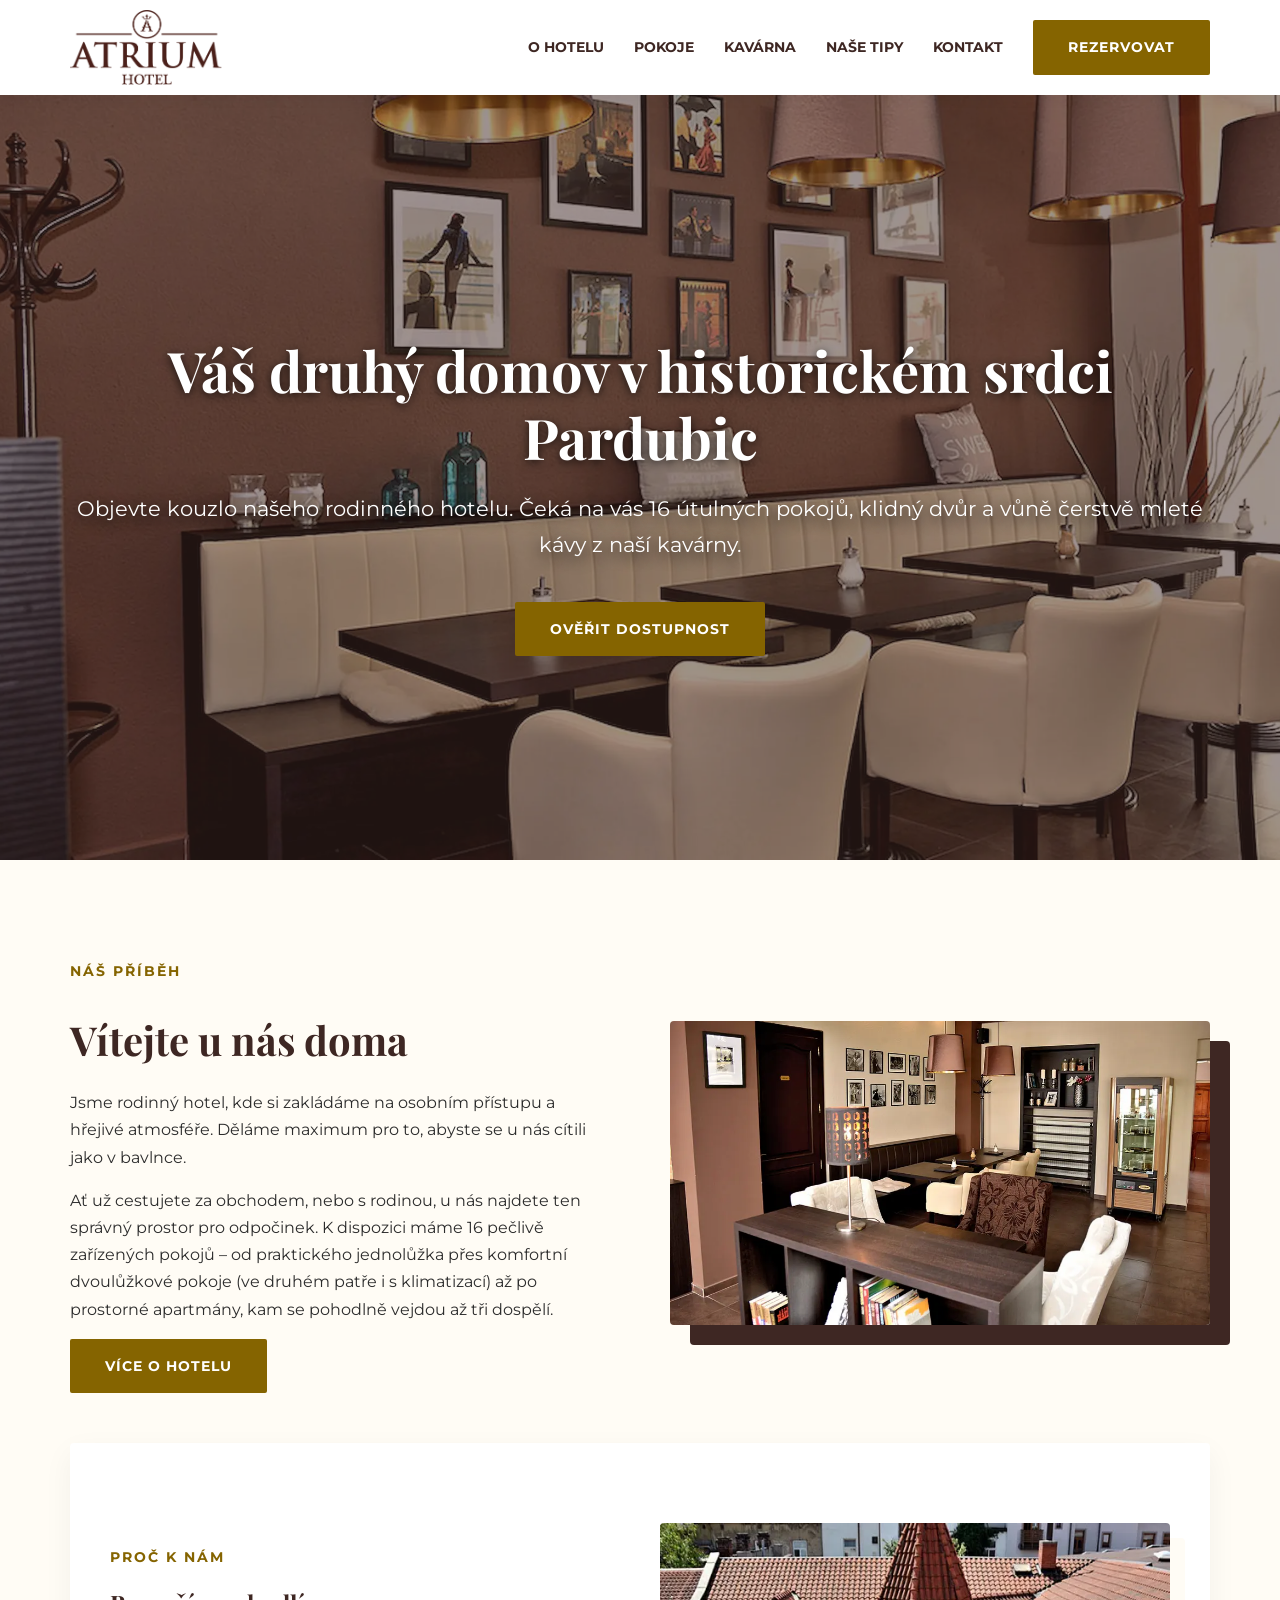
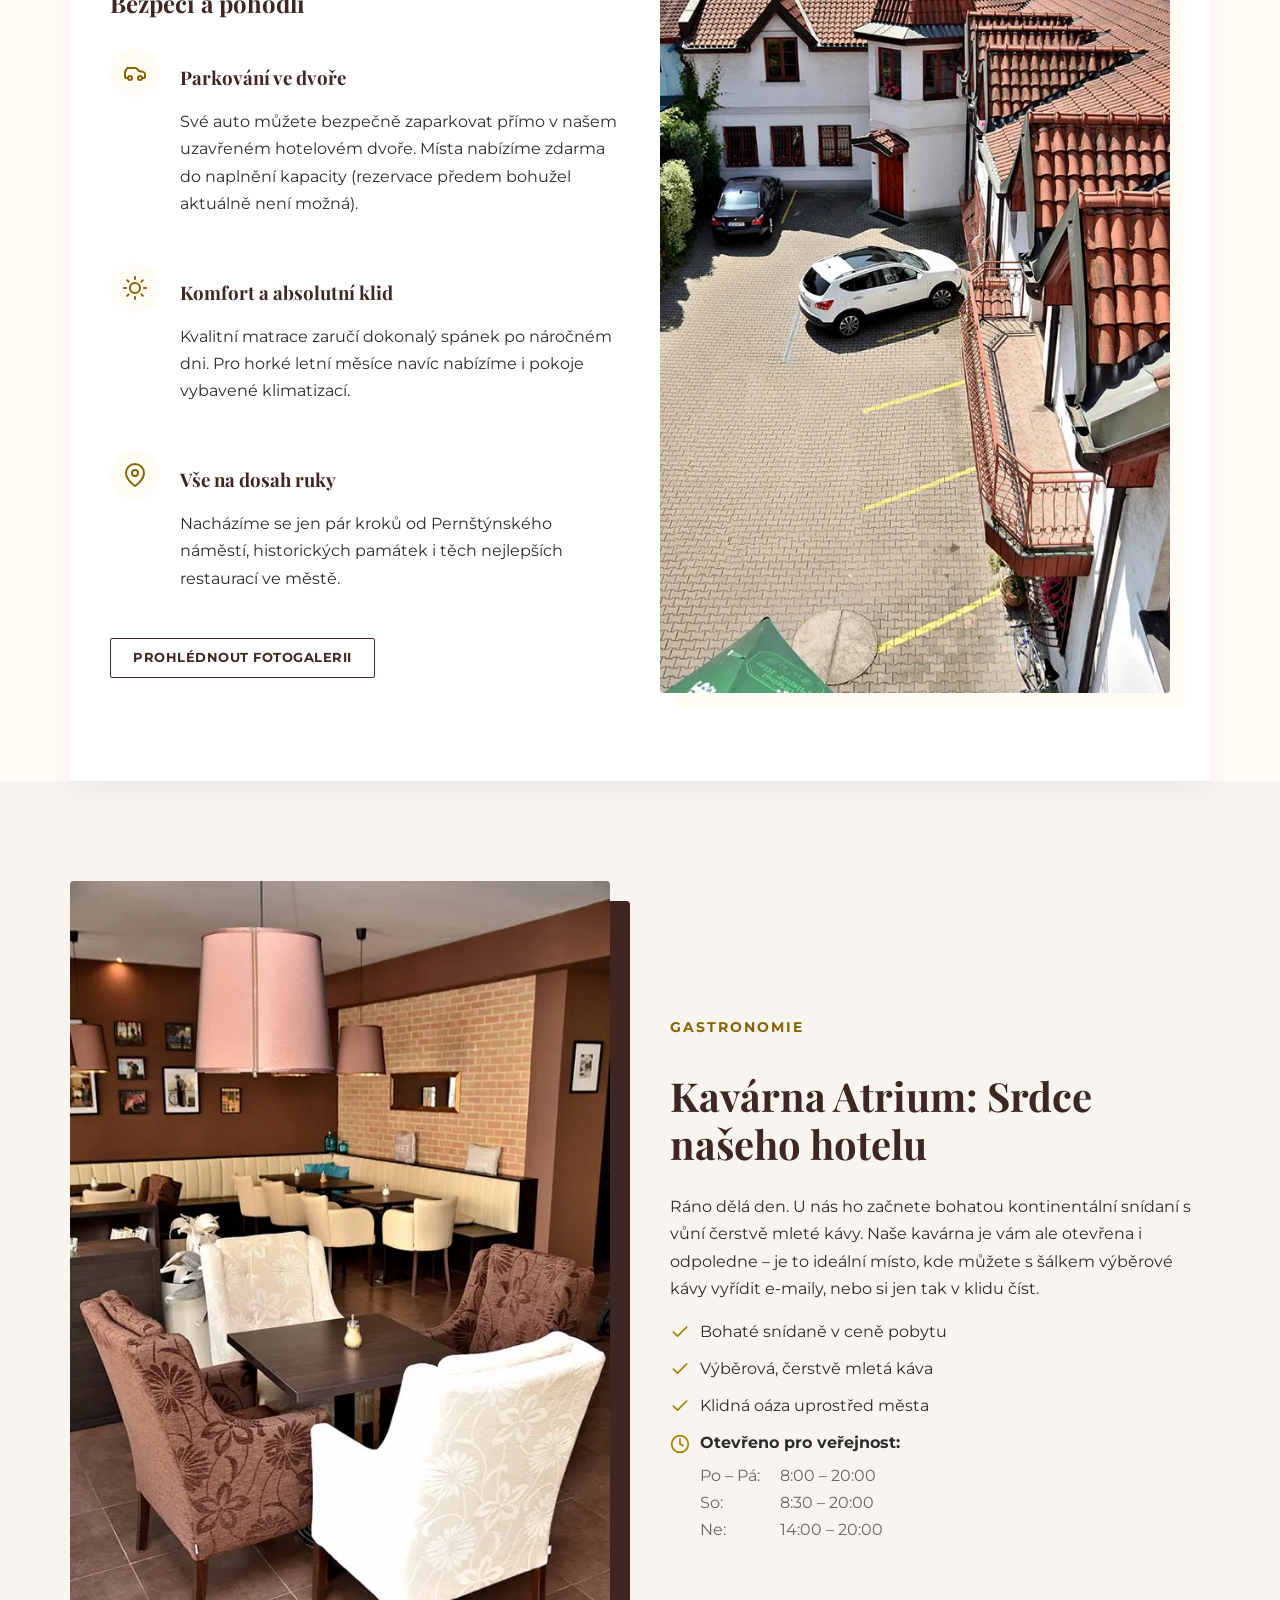
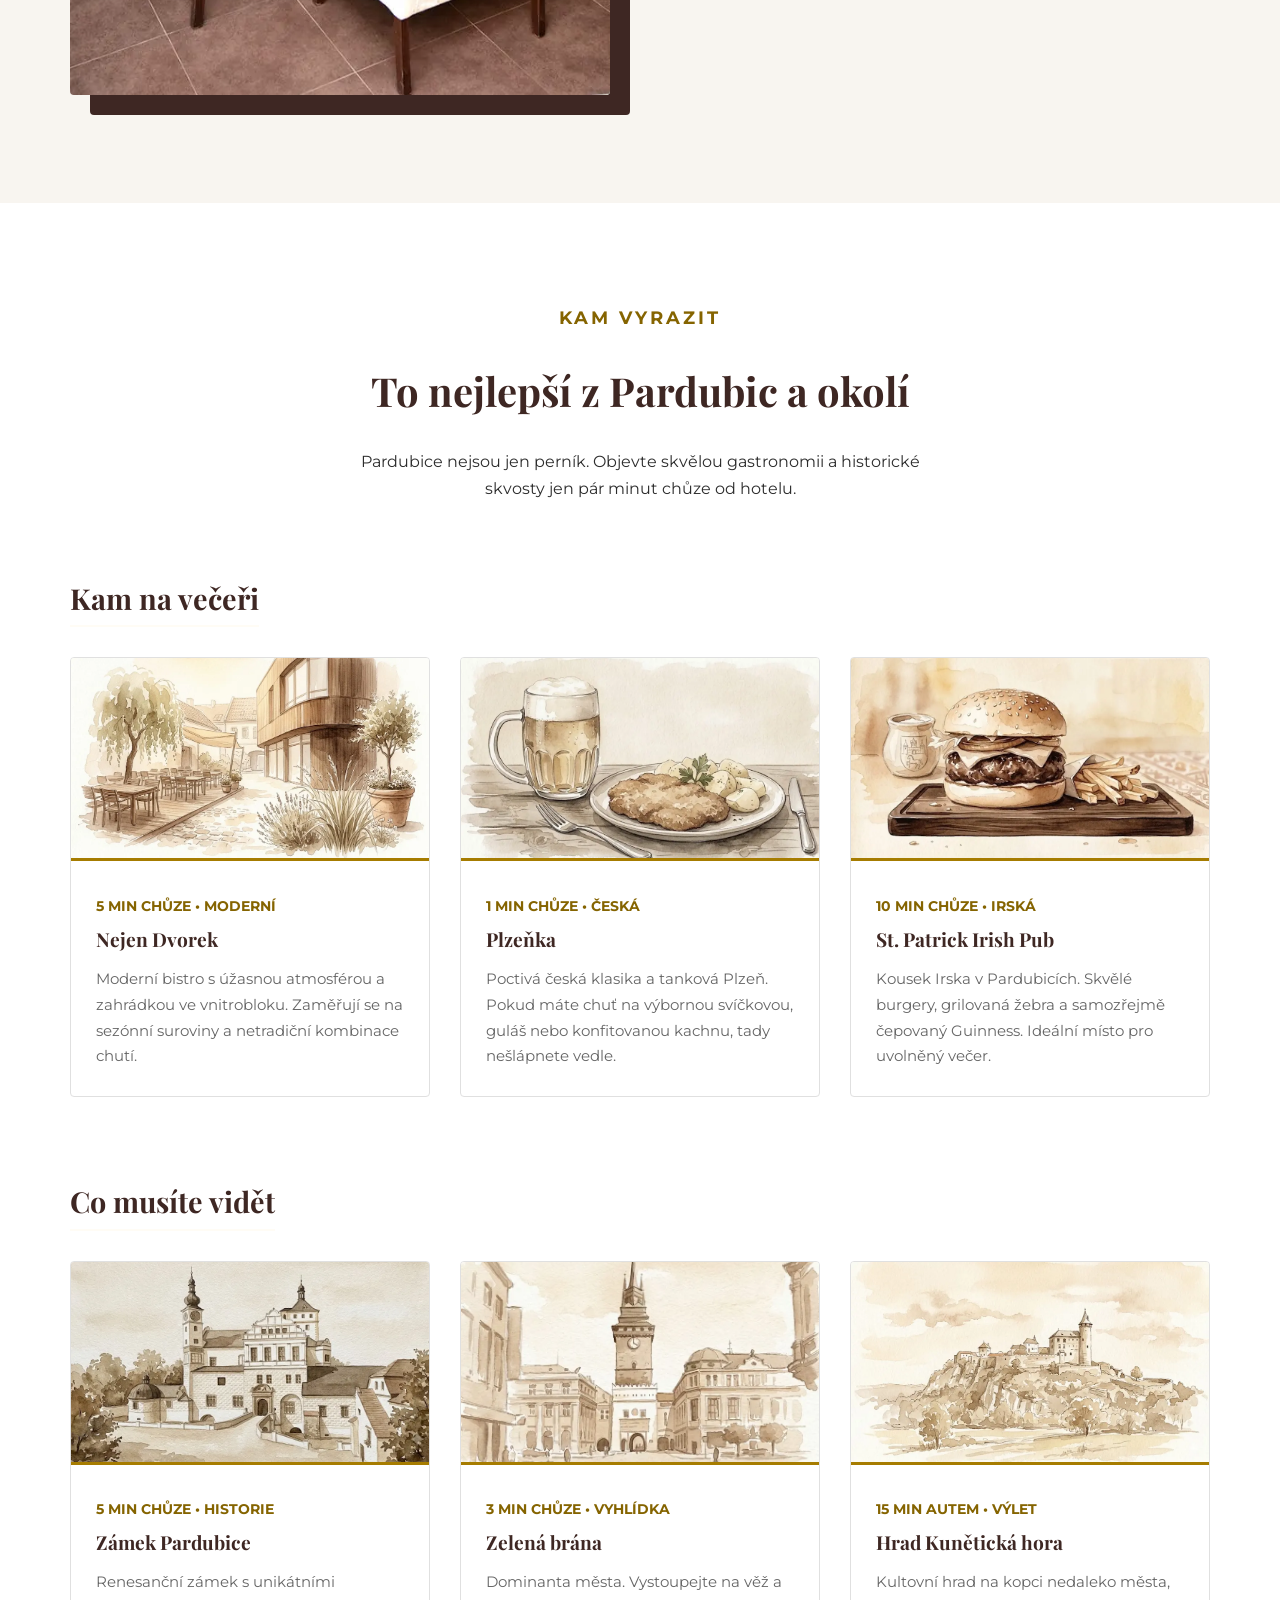
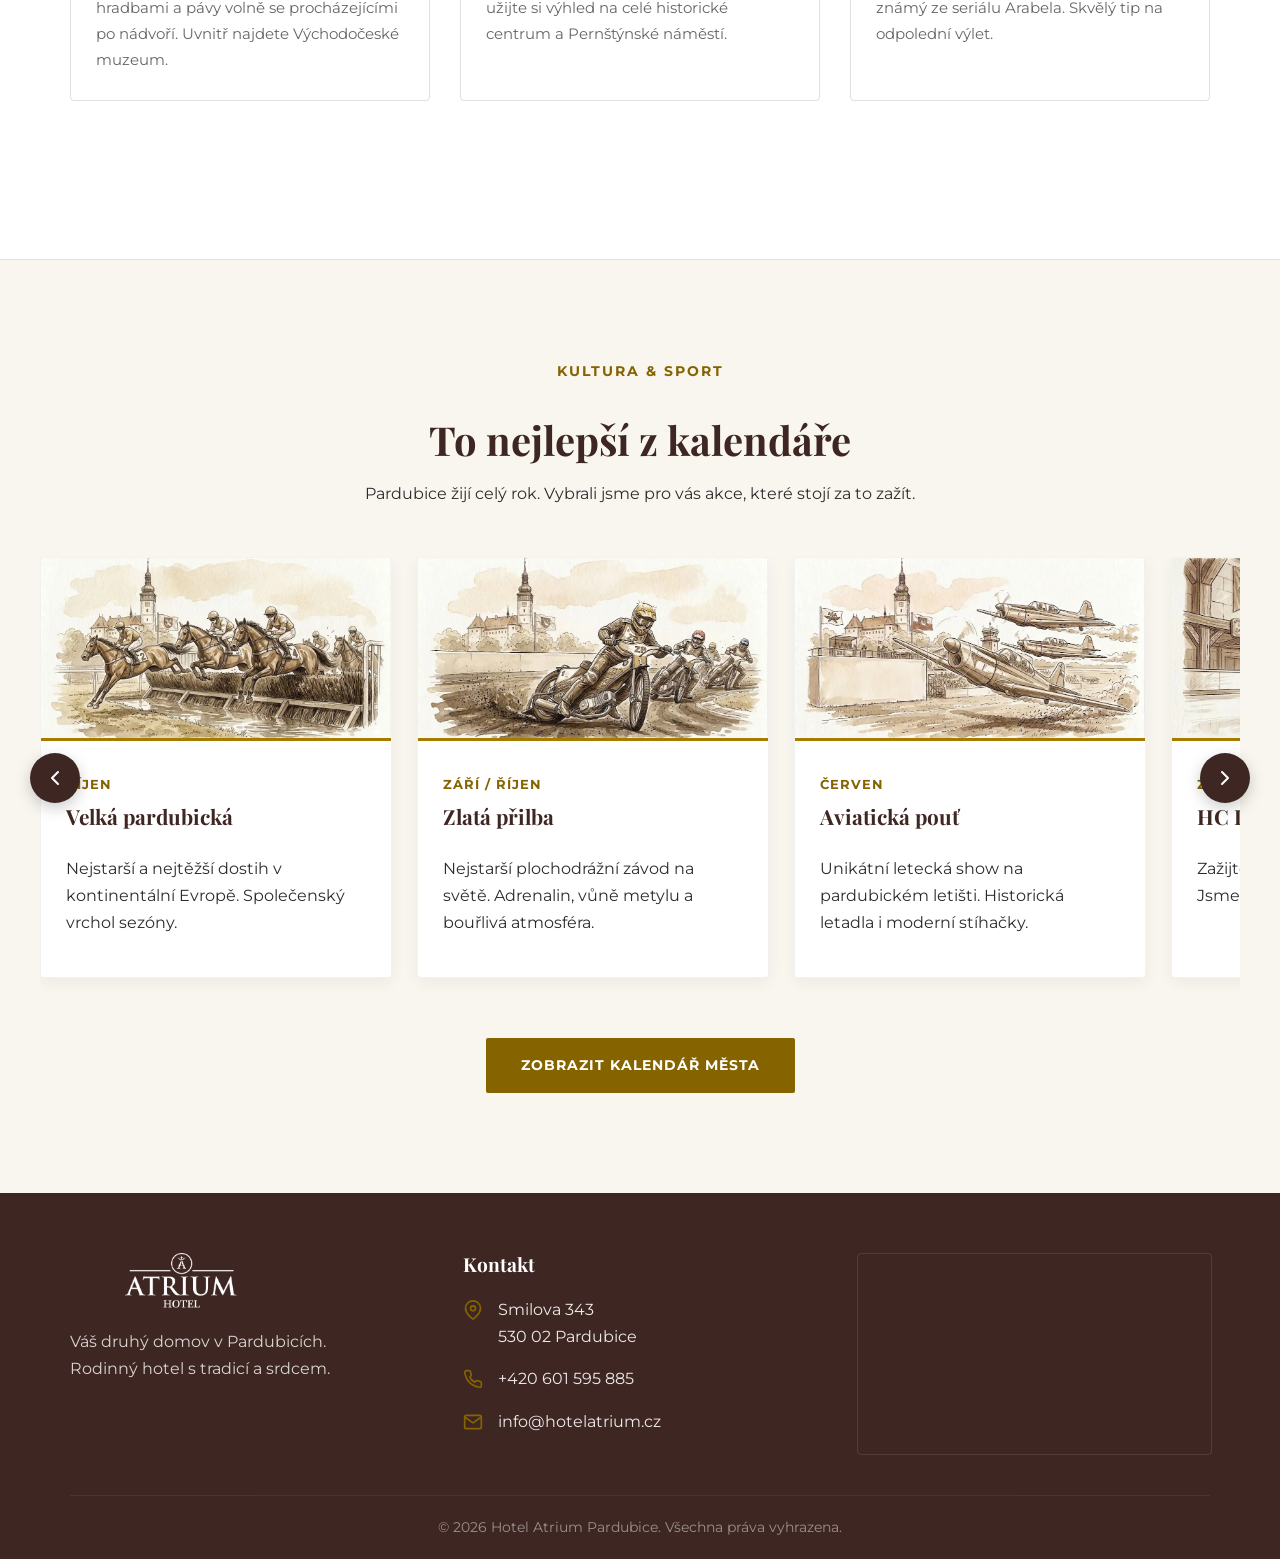
==== commit 47076891: "added opening hours for café" ====
--- a/index.html
+++ b/index.html
@@ -144,6 +144,17 @@
                             <li class="cafe-list-item"><svg xmlns="http://www.w3.org/2000/svg" width="20" height="20" viewBox="0 0 24 24" fill="none" stroke="#A67C00" stroke-width="2" stroke-linecap="round" stroke-linejoin="round"><polyline points="20 6 9 17 4 12"/></svg> Bohaté snídaně v ceně pobytu</li>
                             <li class="cafe-list-item"><svg xmlns="http://www.w3.org/2000/svg" width="20" height="20" viewBox="0 0 24 24" fill="none" stroke="#A67C00" stroke-width="2" stroke-linecap="round" stroke-linejoin="round"><polyline points="20 6 9 17 4 12"/></svg> Výběrová, čerstvě mletá káva</li>
                             <li class="cafe-list-item"><svg xmlns="http://www.w3.org/2000/svg" width="20" height="20" viewBox="0 0 24 24" fill="none" stroke="#A67C00" stroke-width="2" stroke-linecap="round" stroke-linejoin="round"><polyline points="20 6 9 17 4 12"/></svg> Klidná oáza uprostřed města</li>
+                            <li class="cafe-list-item hours-item">
+                                <svg xmlns="http://www.w3.org/2000/svg" width="20" height="20" viewBox="0 0 24 24" fill="none" stroke="#A67C00" stroke-width="2" stroke-linecap="round" stroke-linejoin="round"><circle cx="12" cy="12" r="10"/><polyline points="12 6 12 12 16 14"/></svg> 
+                                <div>
+                                    <strong>Otevřeno pro veřejnost:</strong>
+                                    <div class="hours-grid">
+                                        <span>Po – Pá:</span> <span>8:00 – 20:00</span>
+                                        <span>So:</span> <span>8:30 – 20:00</span>
+                                        <span>Ne:</span> <span>14:00 – 20:00</span>
+                                    </div>
+                                </div>
+                            </li>
                         </ul>
                     </div>
                 </div>
--- a/styles.css
+++ b/styles.css
@@ -392,6 +392,23 @@
     gap: 10px;
 }
 
+.cafe-list-item.hours-item {
+    align-items: flex-start; 
+}
+
+.hours-item svg {
+    margin-top: 5px; 
+    flex-shrink: 0;
+}
+
+.hours-grid {
+    display: grid;
+    grid-template-columns: 65px 1fr; 
+    column-gap: 15px;
+    margin-top: 5px;
+    color: var(--color-text-light); 
+}
+
 /* =========================================
    SEKCE TIPY NA VÝLETY (Karty)
    ========================================= */
@@ -1063,15 +1080,11 @@
 /* =========================================
    MOBILNÍ ZOBRAZENÍ (Responzivita)
    ========================================= */
-@media (max-width: 900px) {
-    .footer-grid {
-        grid-template-columns: 1fr;
-        gap: 50px;
-    }
-}
-
-@media (max-width: 768px) {
-    .hamburger { display: block; }
+
+@media (max-width: 980px) {
+    .hamburger { 
+        display: block; 
+    }
     
     .nav-menu {
         display: none;
@@ -1097,7 +1110,16 @@
         padding: 10px; 
         width: 100%; 
     }
-    
+}
+
+@media (max-width: 900px) {
+    .footer-grid {
+        grid-template-columns: 1fr;
+        gap: 50px;
+    }
+}
+
+@media (max-width: 768px) {
     .split-layout, .features-grid, .booking-grid, .form-row, .tips-grid, .events-grid { 
         grid-template-columns: 1fr; 
         gap: 40px;
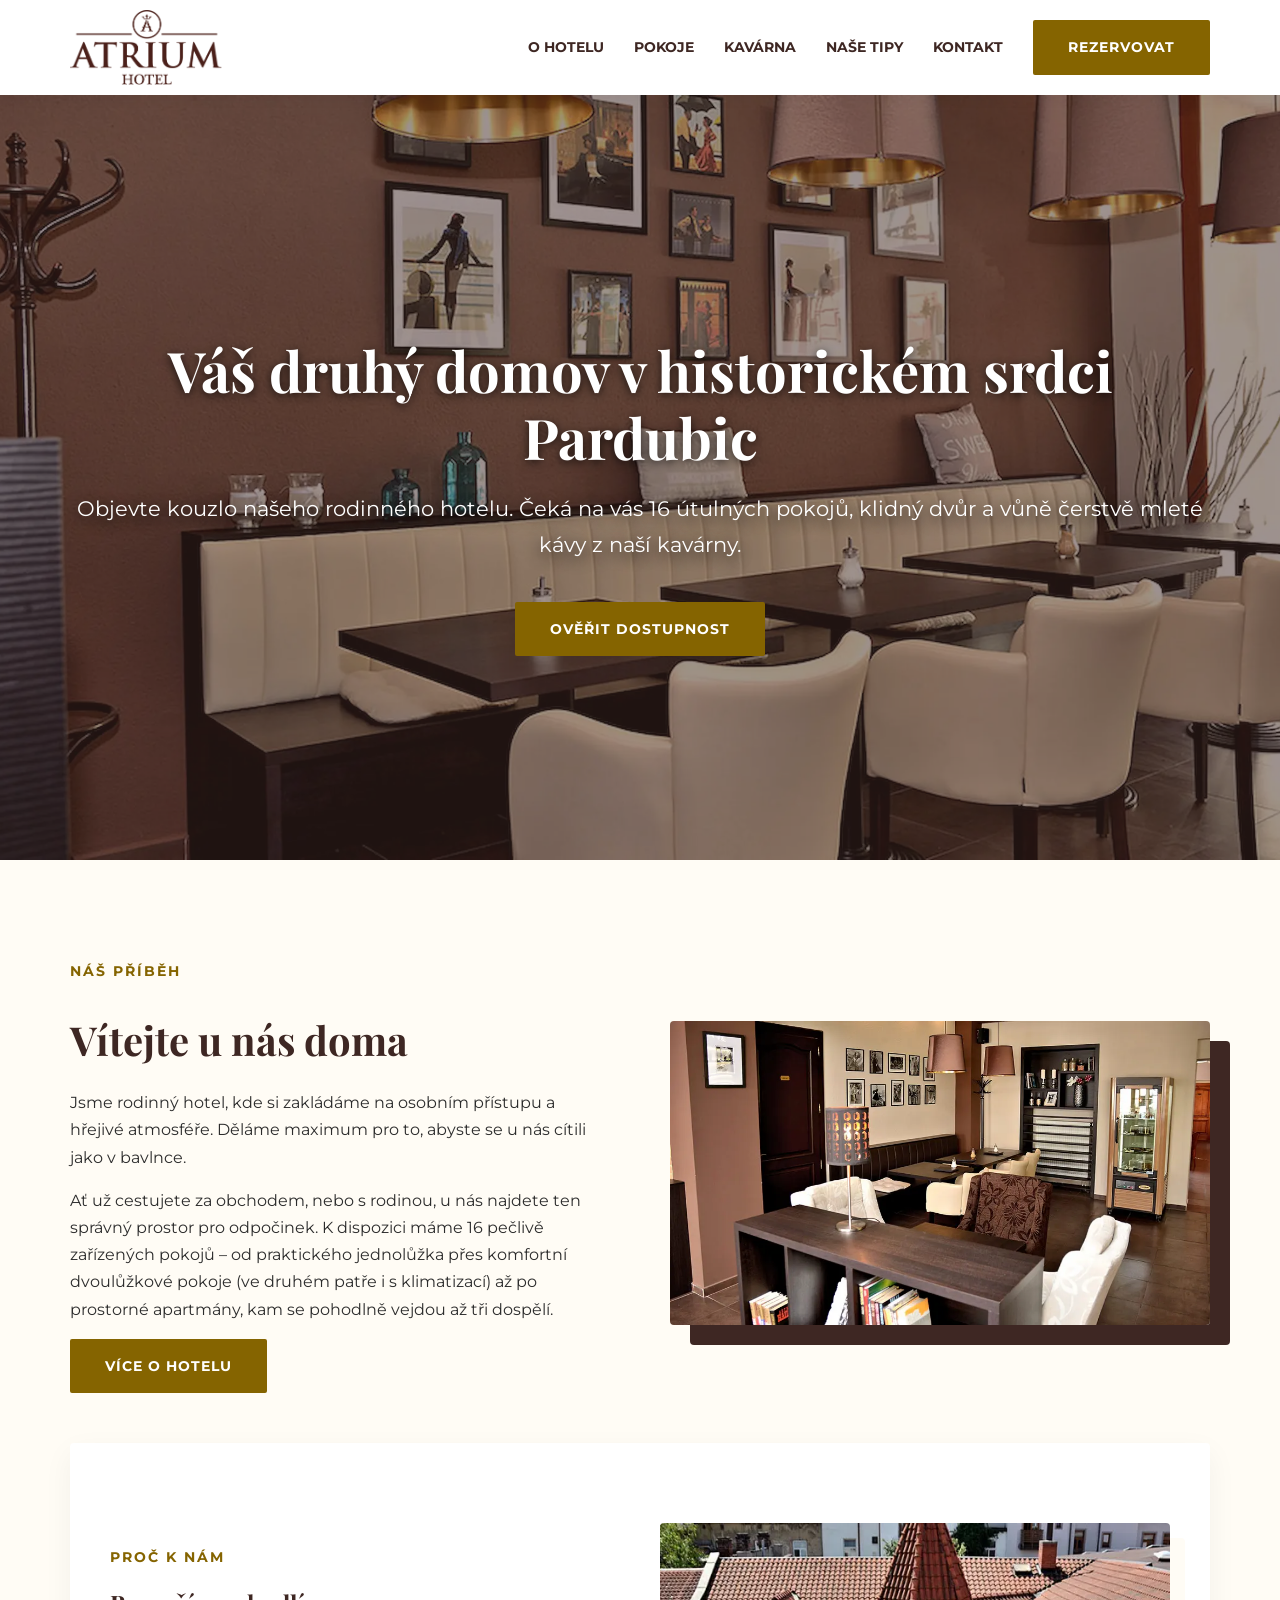
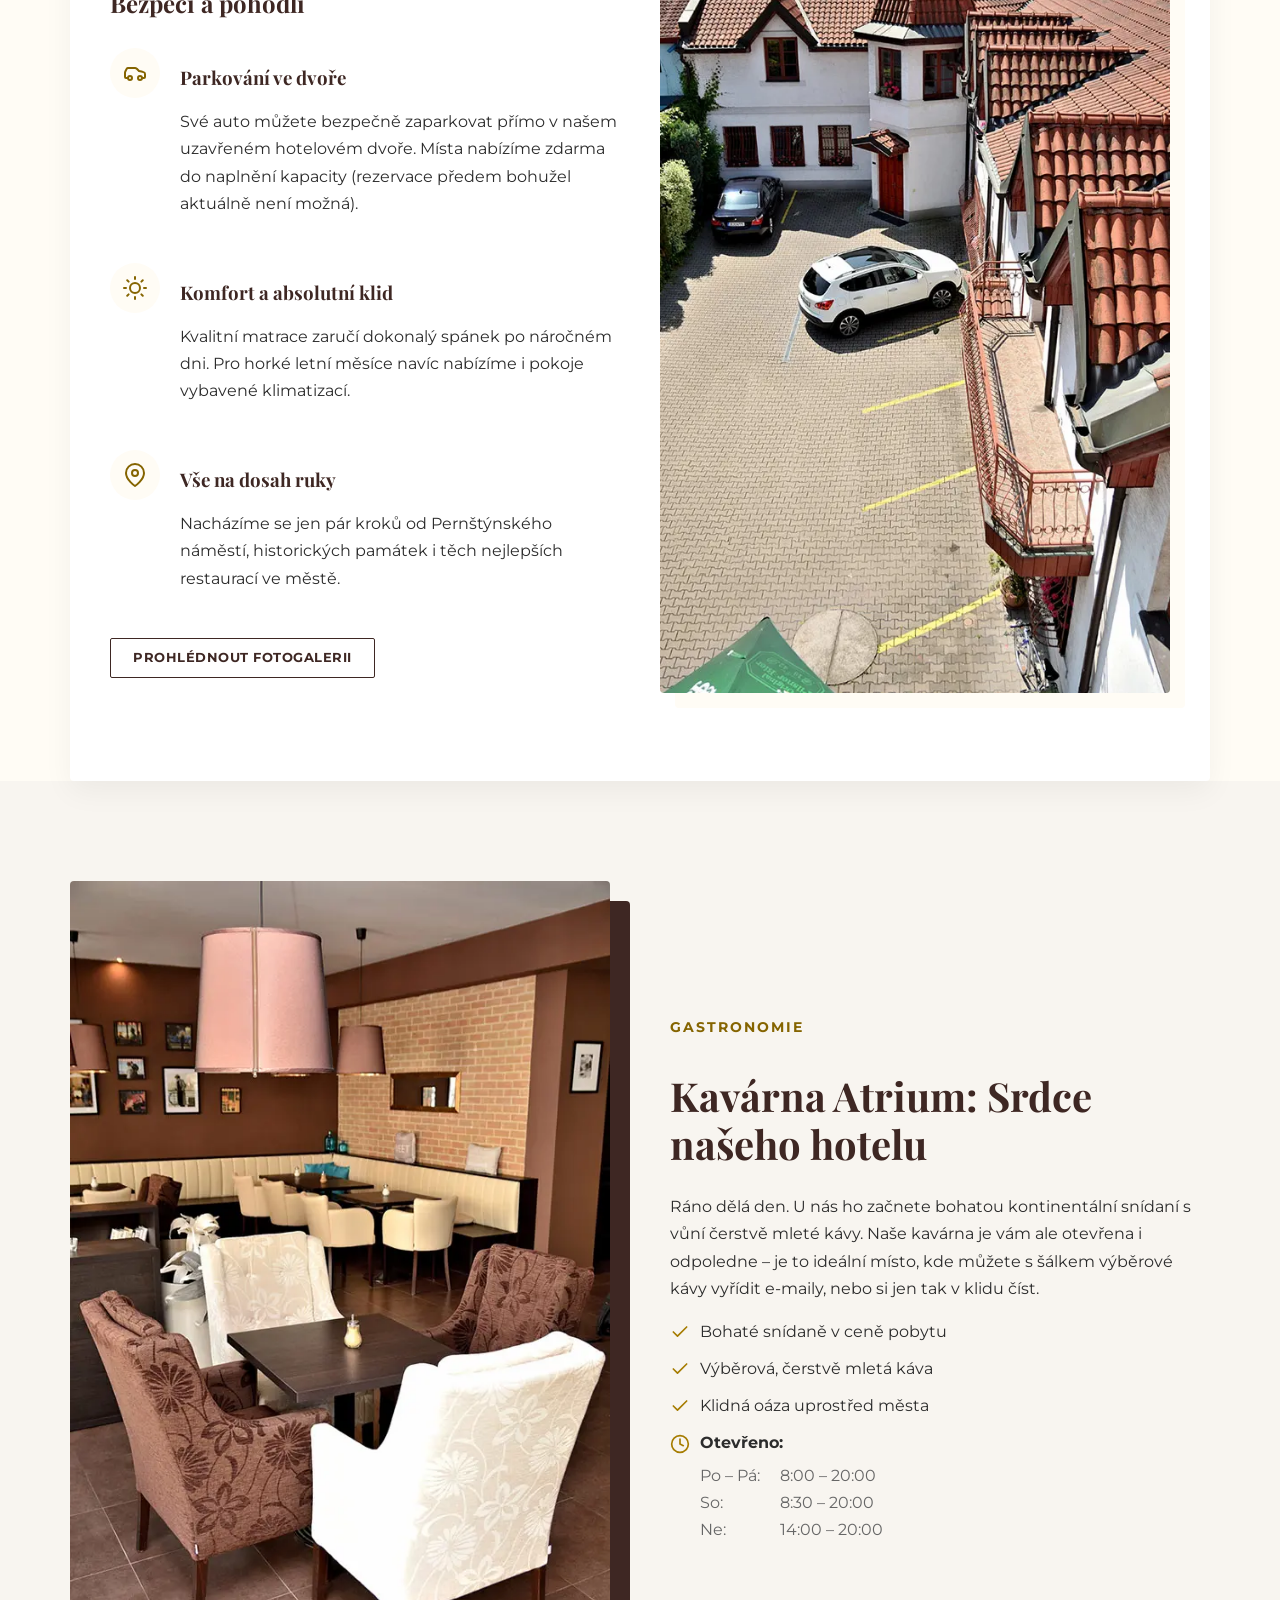
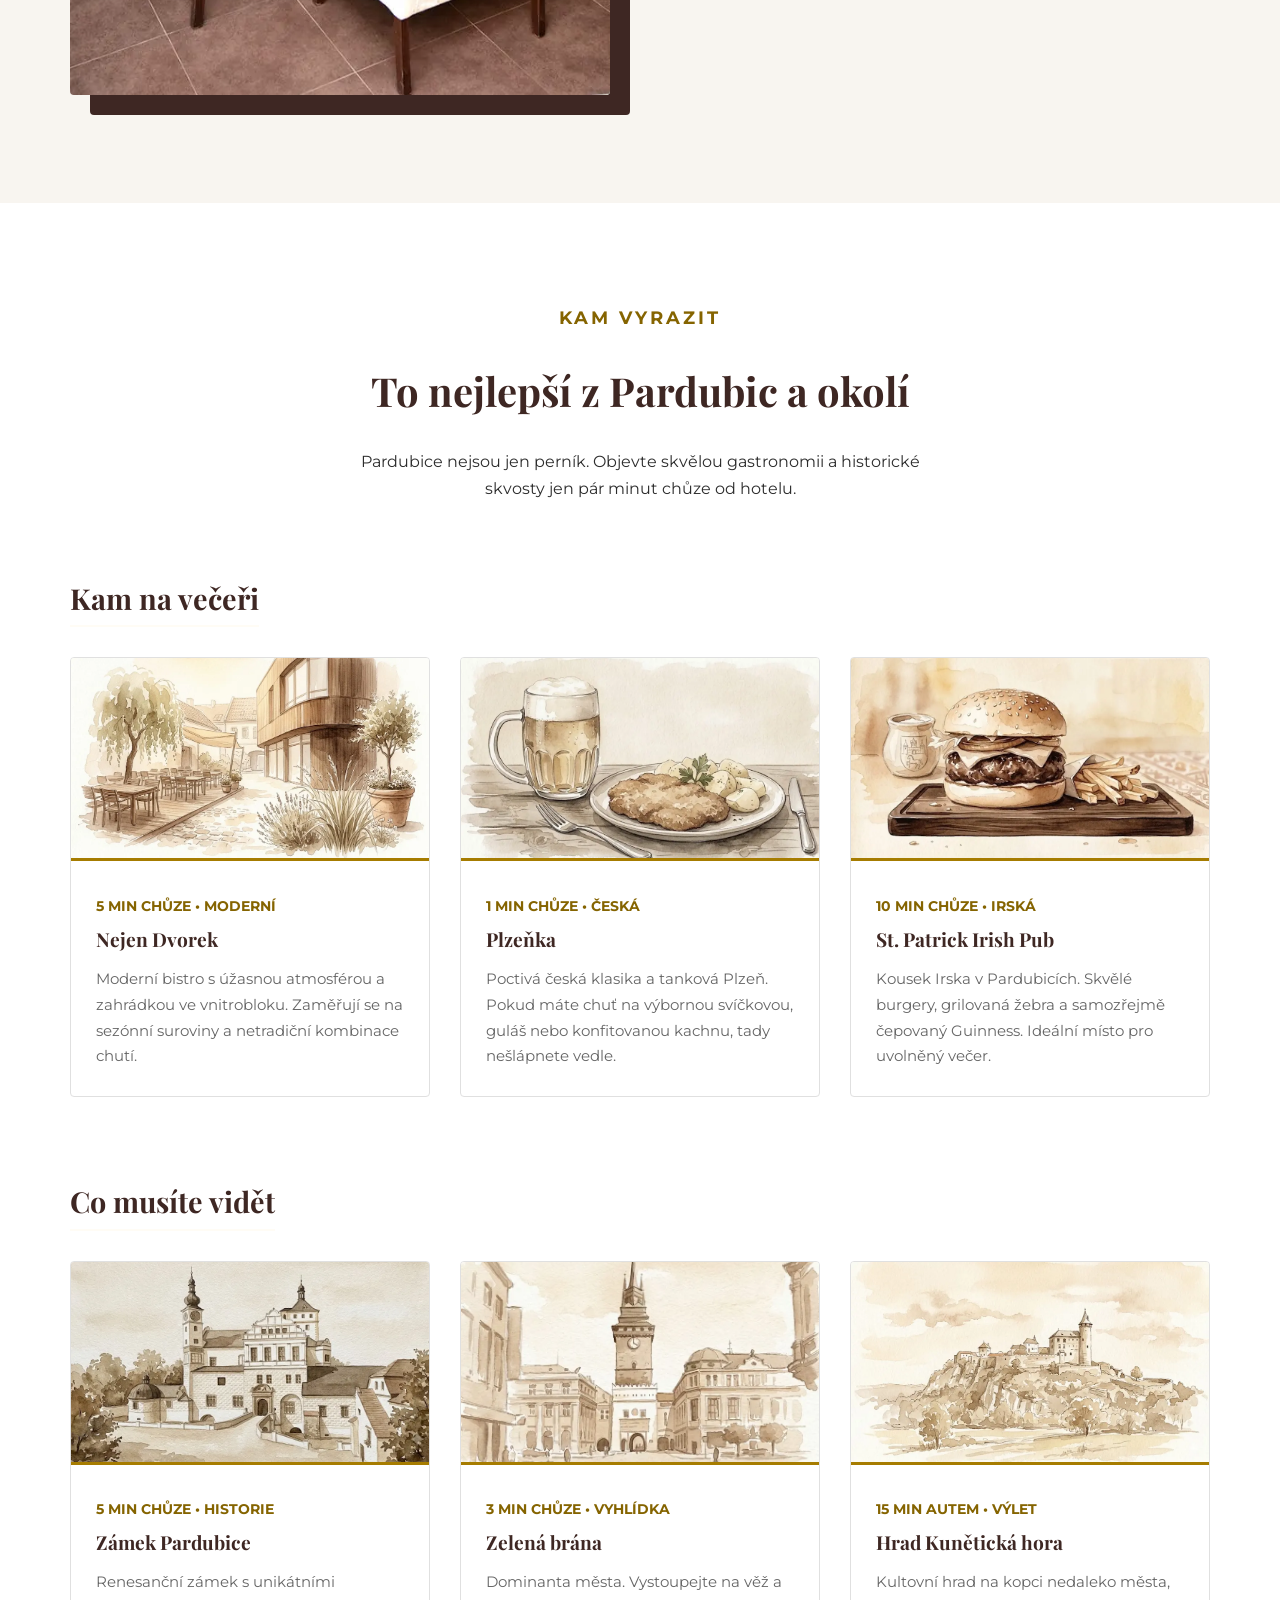
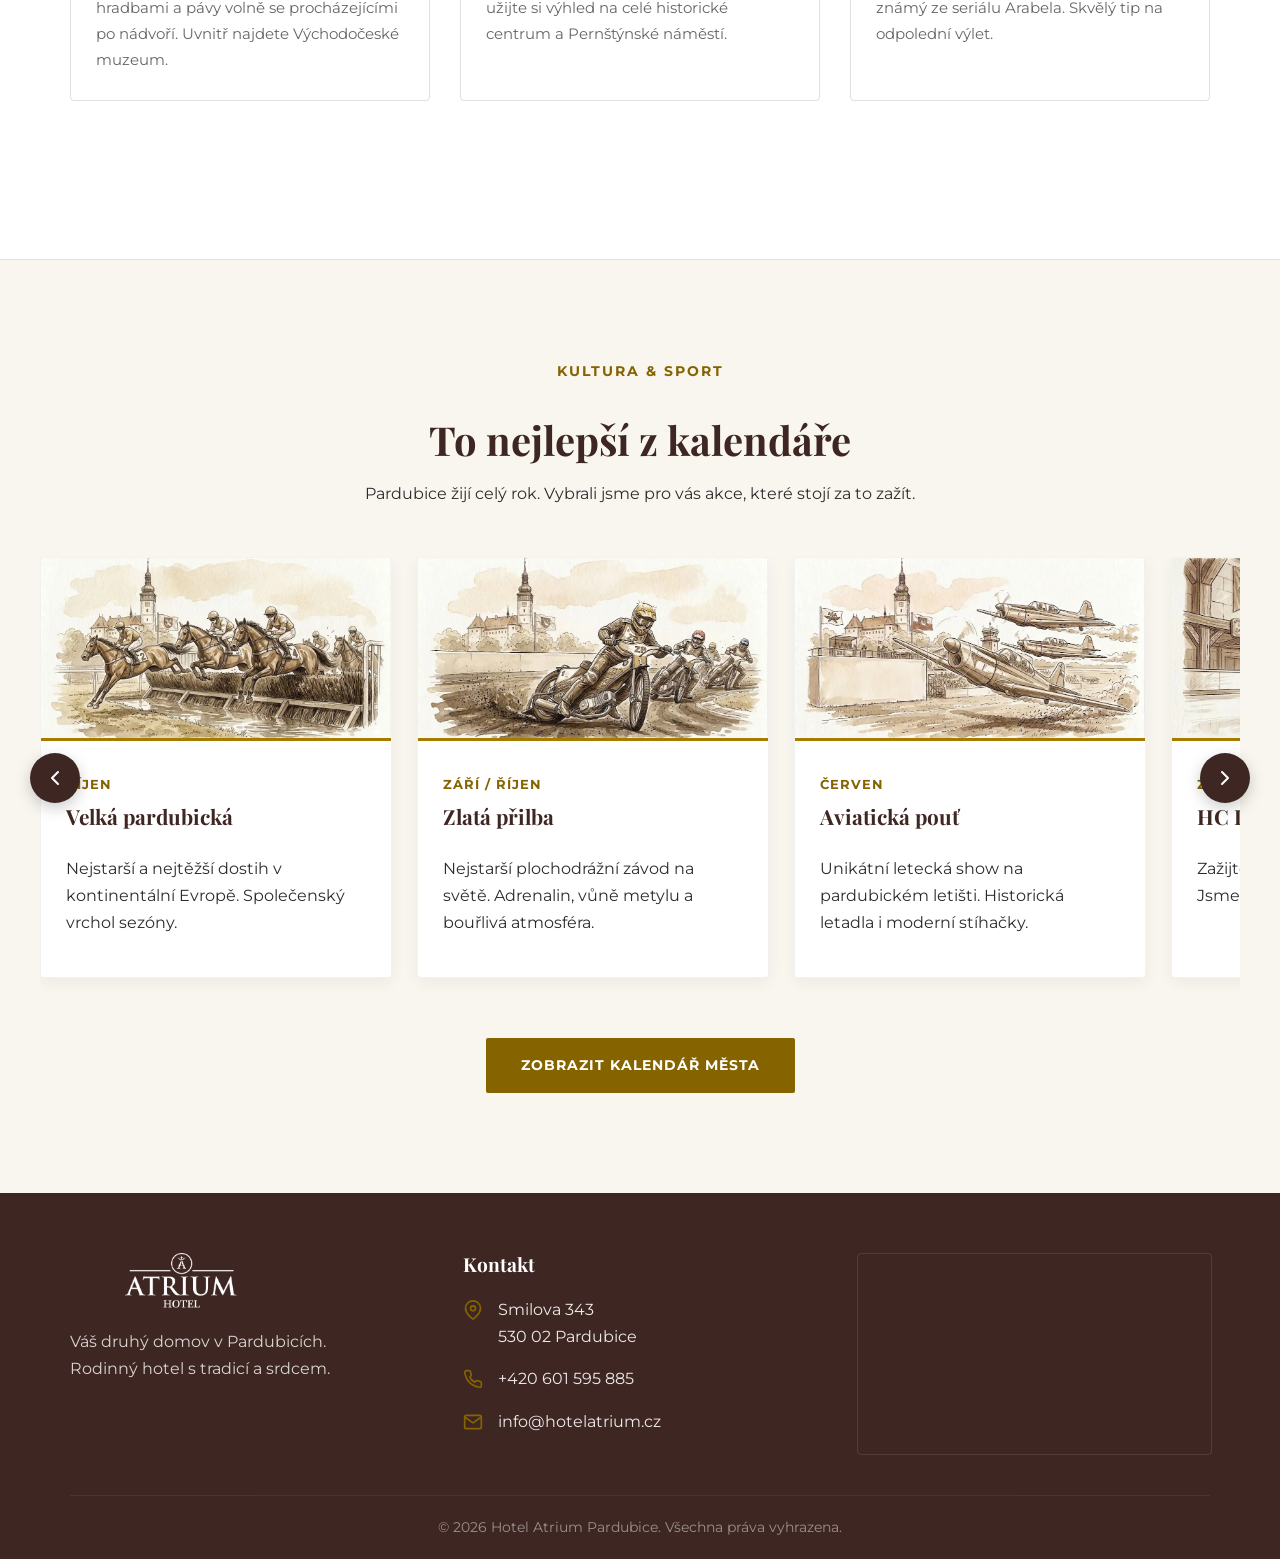
==== commit 23874888: "Update cafe opening text" ====
--- a/index.html
+++ b/index.html
@@ -147,7 +147,7 @@
                             <li class="cafe-list-item hours-item">
                                 <svg xmlns="http://www.w3.org/2000/svg" width="20" height="20" viewBox="0 0 24 24" fill="none" stroke="#A67C00" stroke-width="2" stroke-linecap="round" stroke-linejoin="round"><circle cx="12" cy="12" r="10"/><polyline points="12 6 12 12 16 14"/></svg> 
                                 <div>
-                                    <strong>Otevřeno pro veřejnost:</strong>
+                                    <strong>Otevřeno:</strong>
                                     <div class="hours-grid">
                                         <span>Po – Pá:</span> <span>8:00 – 20:00</span>
                                         <span>So:</span> <span>8:30 – 20:00</span>
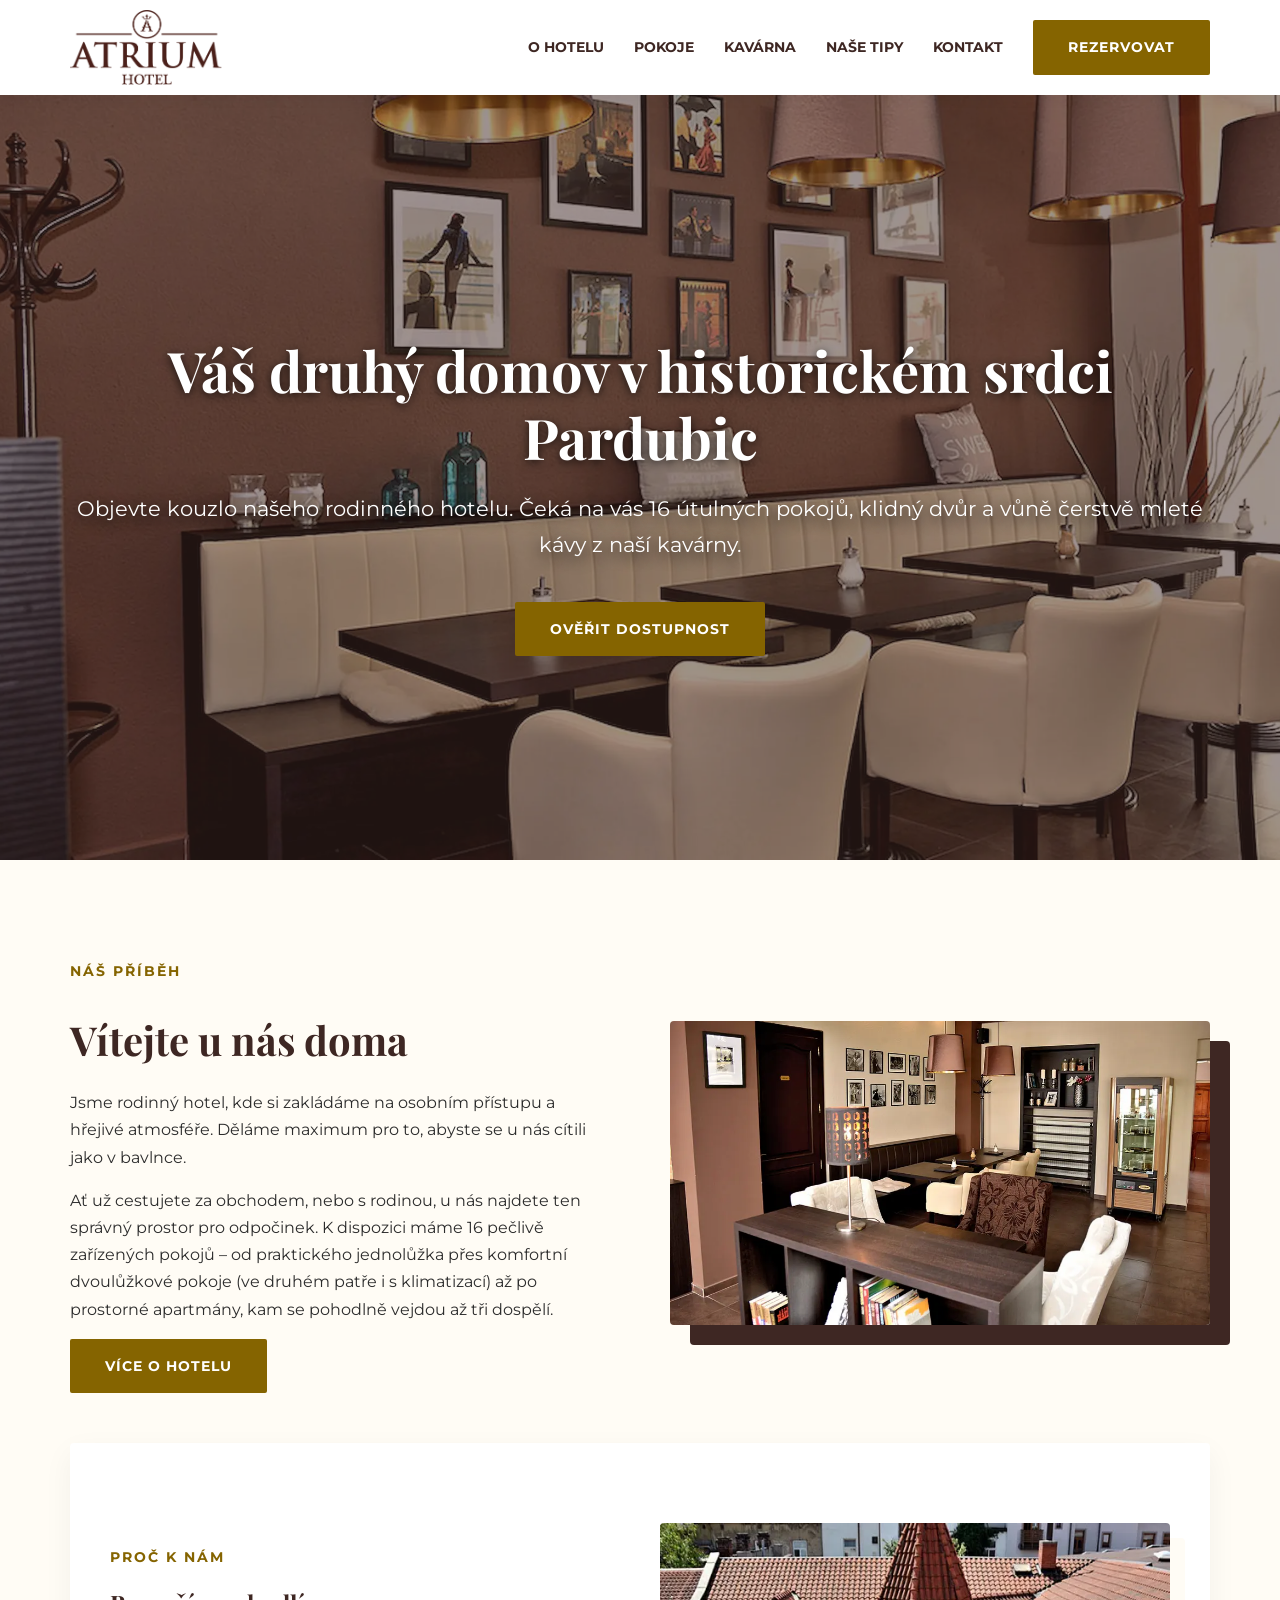
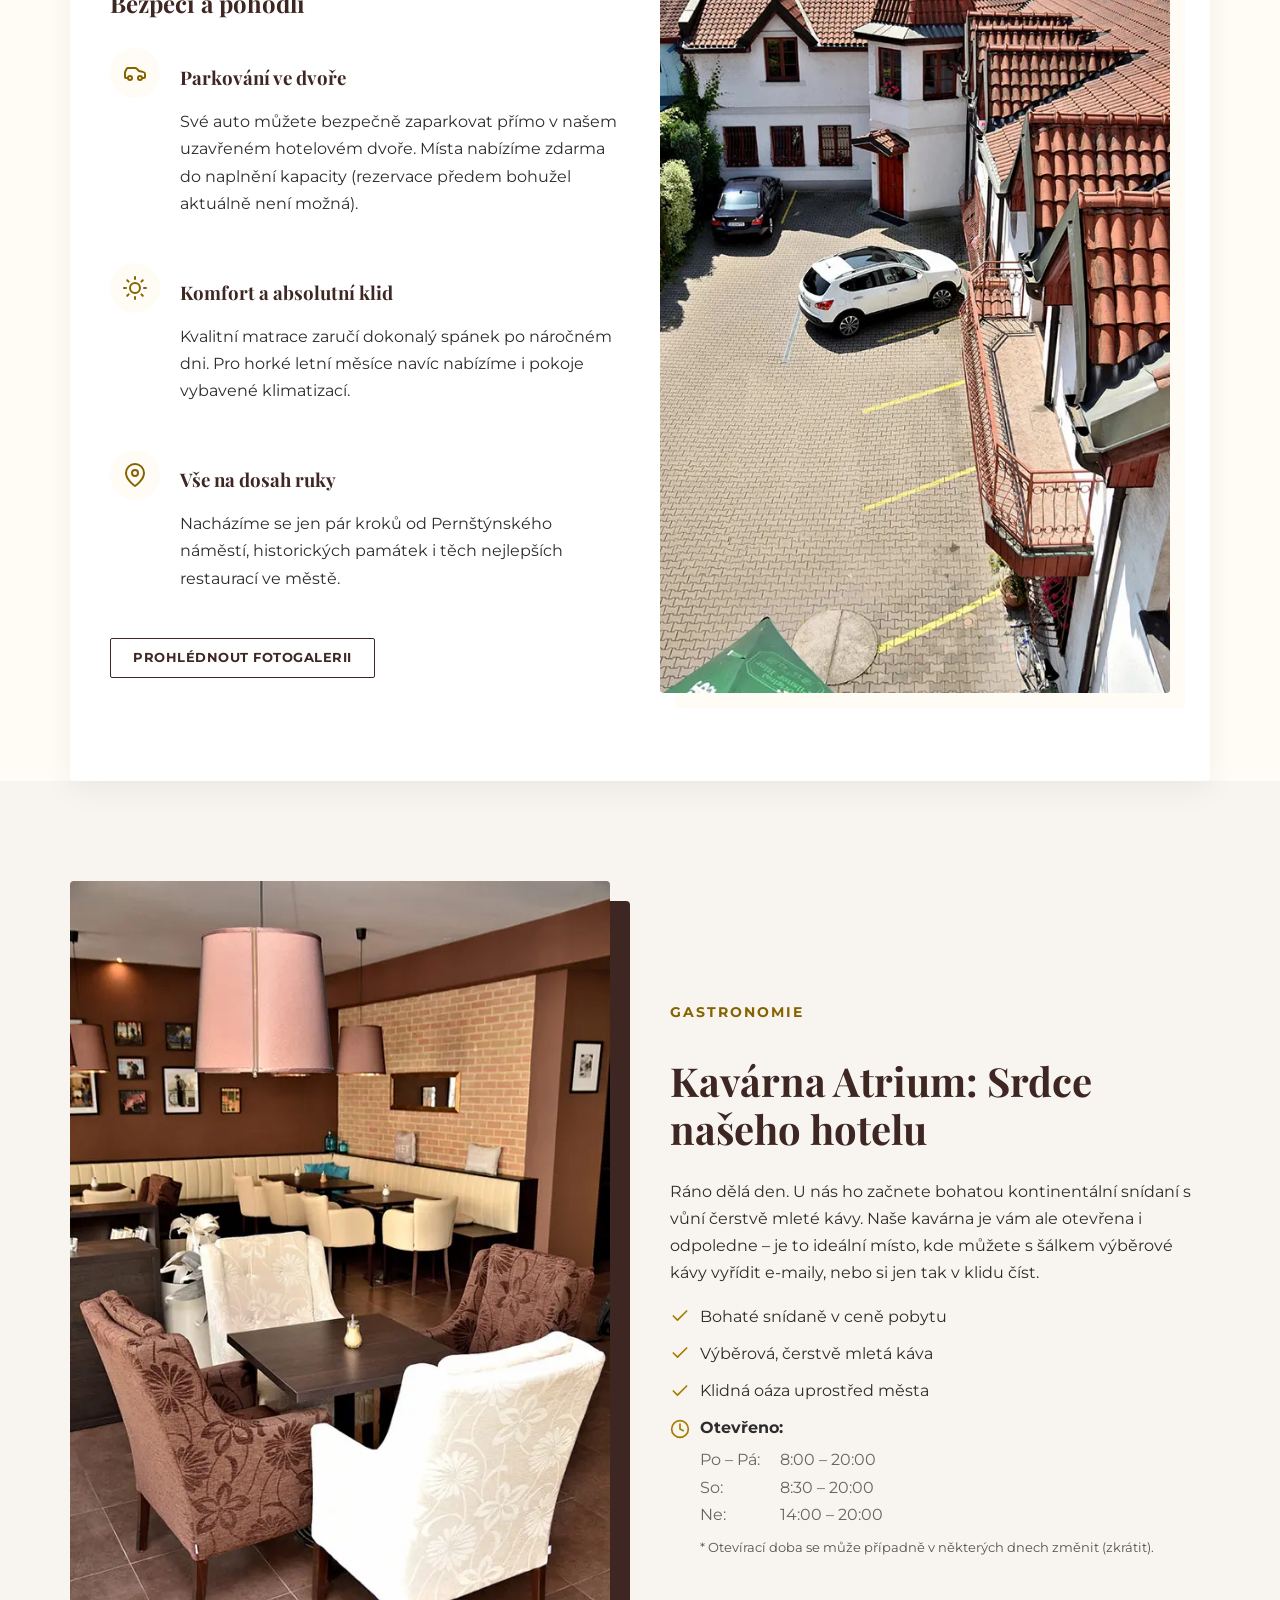
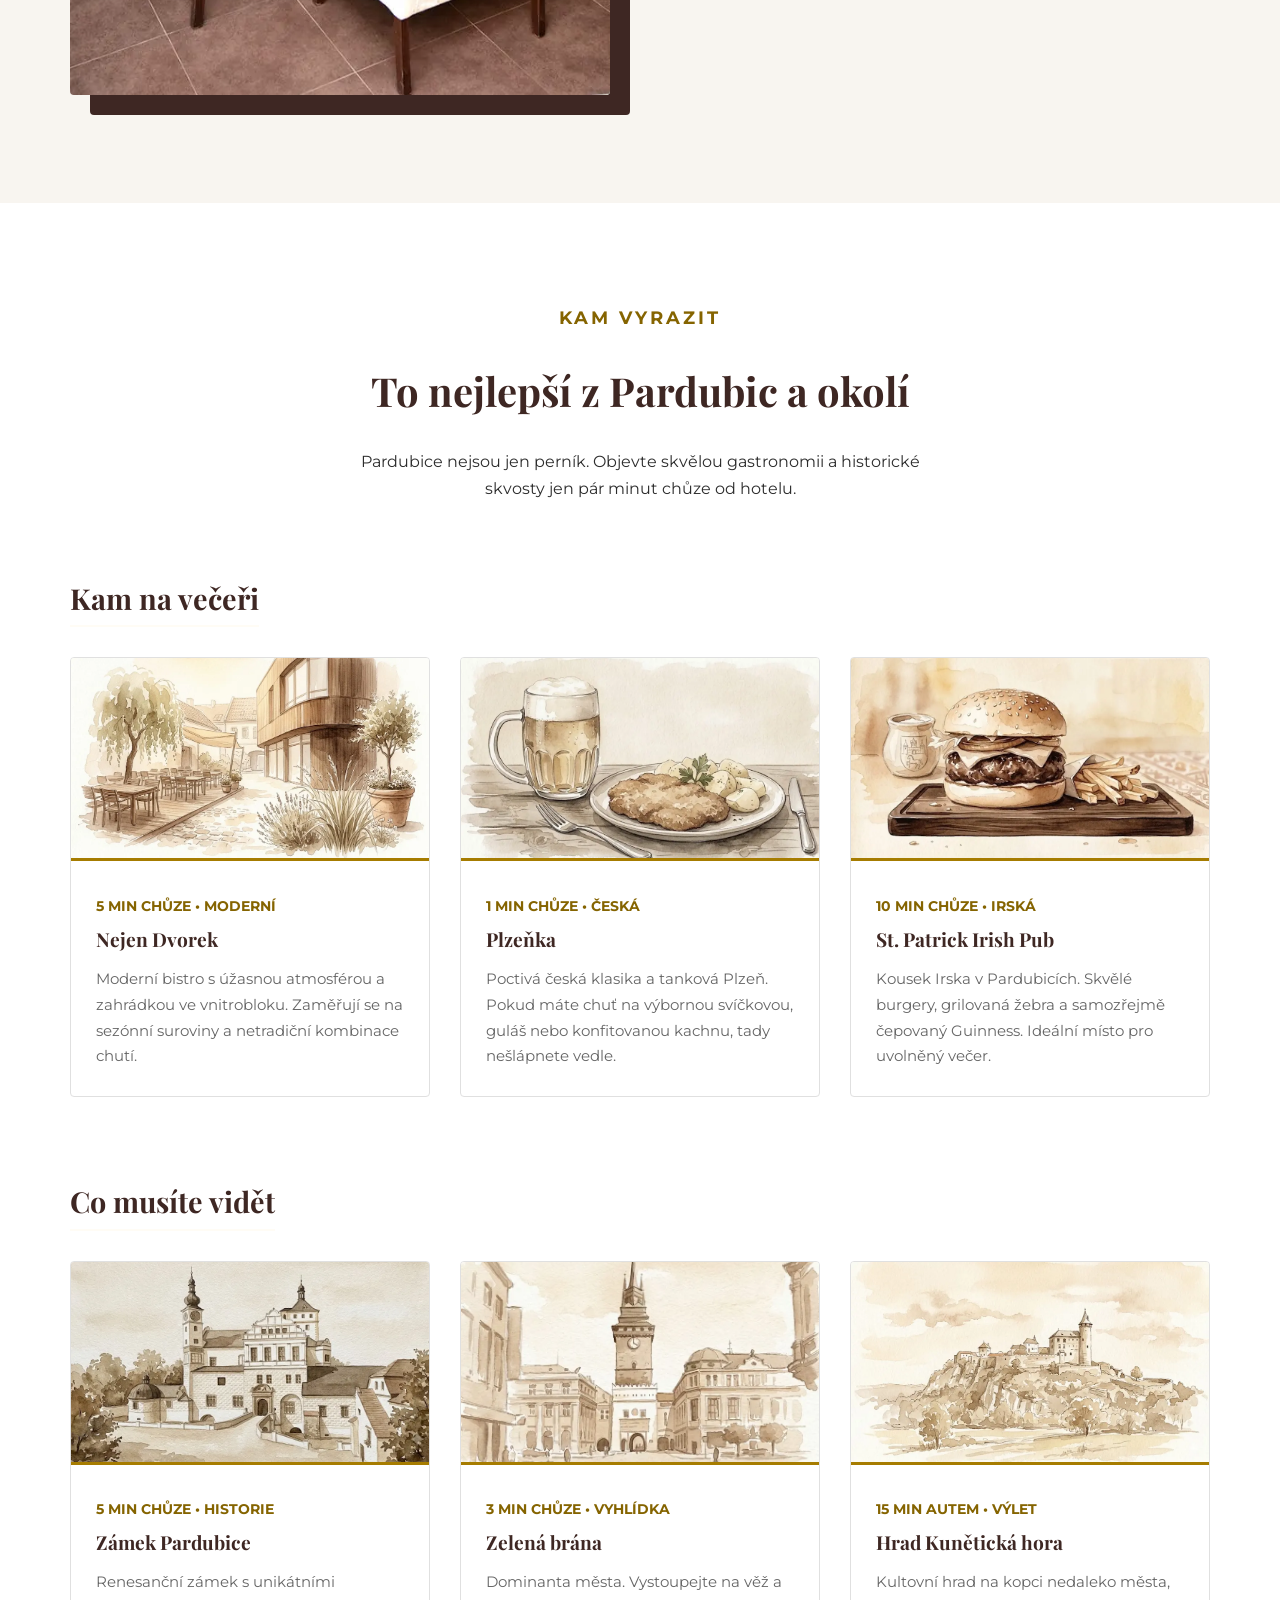
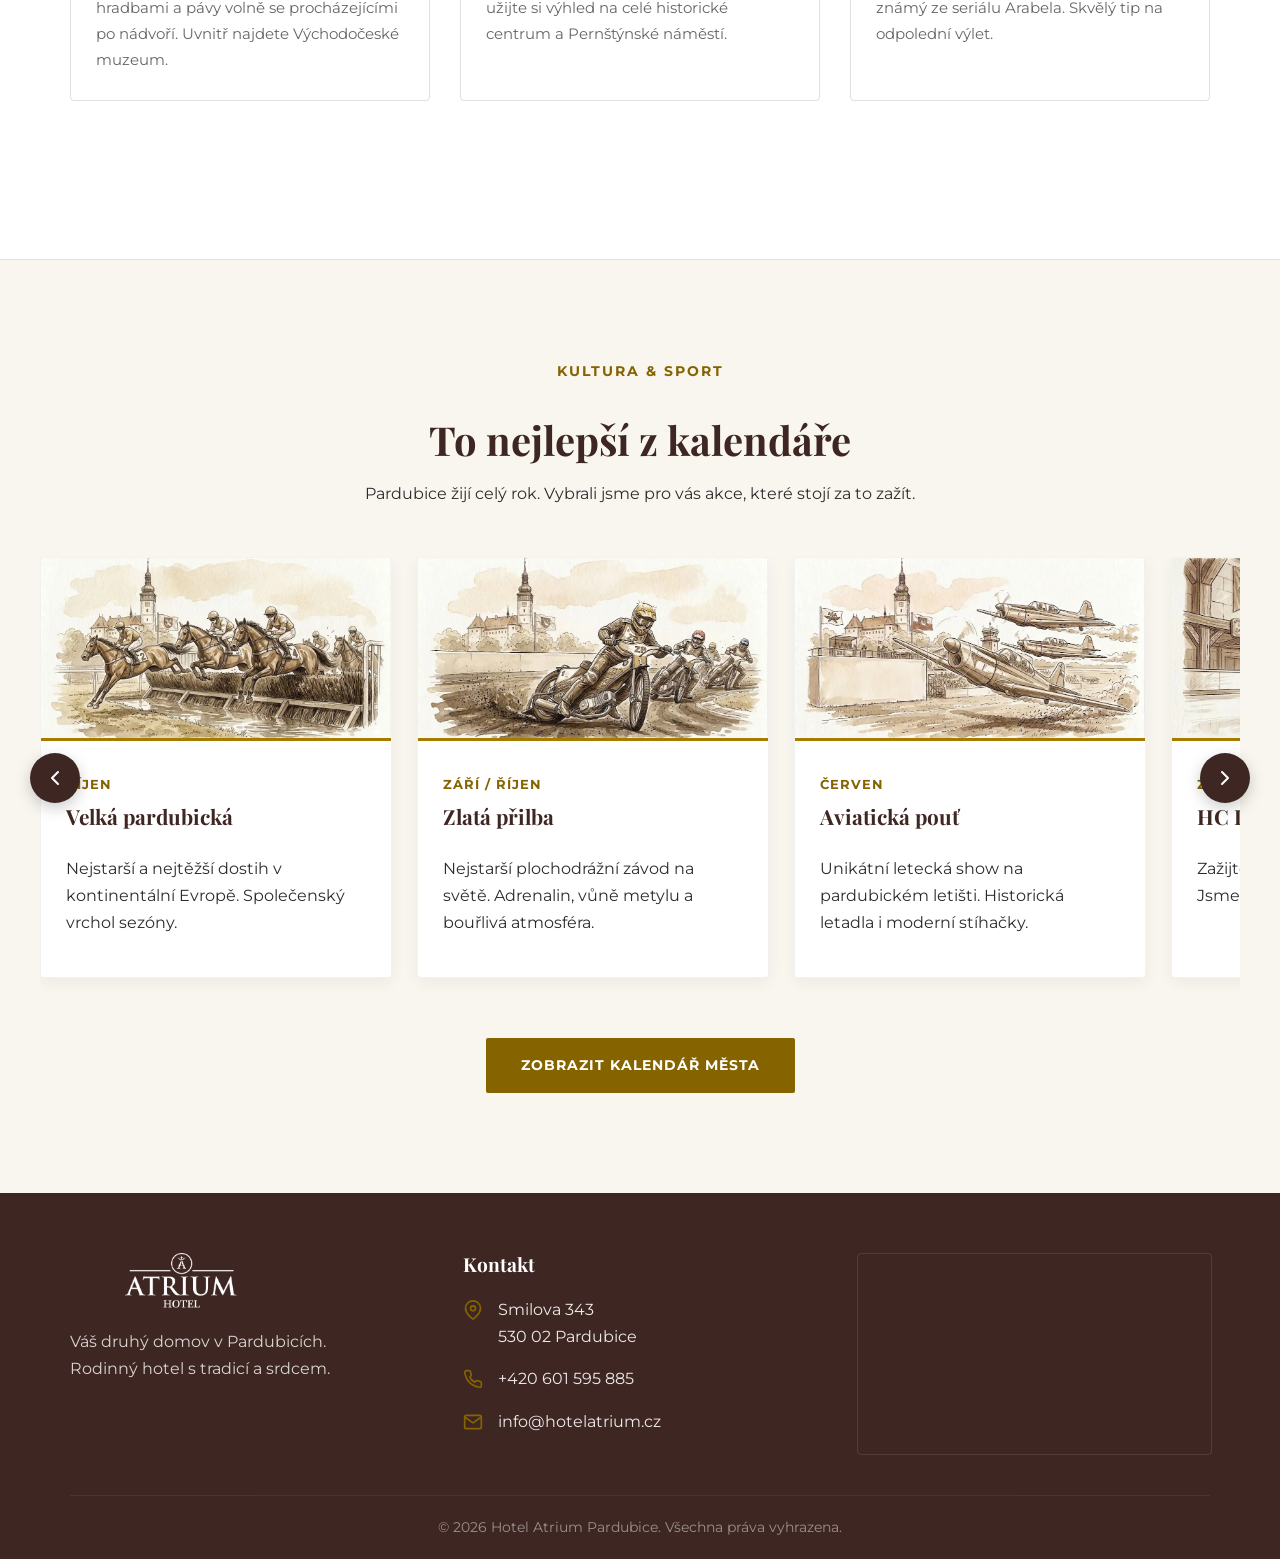
==== commit b13c25be: "Add info about possible changes to café opening hours and room rates" ====
--- a/index.html
+++ b/index.html
@@ -9,7 +9,37 @@
     <link rel="stylesheet" href="styles.css">
 
     <link rel="icon" type="image/svg+xml" href='data:image/svg+xml,<svg xmlns="http://www.w3.org/2000/svg" viewBox="0 0 100 100"><circle cx="50" cy="50" r="46" fill="none" stroke="%233E2723" stroke-width="3"/><text x="50" y="70" font-family="Didot, serif" font-size="55" fill="%233E2723" text-anchor="middle" font-weight="bold">A</text></svg>'>
-    <link href="https://fonts.googleapis.com/css2?family=Montserrat:wght@400;500;700&family=Playfair+Display:ital,wght@0,400;0,600;0,700;1,400&display=swap" rel="stylesheet">    
+    <link href="https://fonts.googleapis.com/css2?family=Montserrat:wght@400;500;700&family=Playfair+Display:ital,wght@0,400;0,600;0,700;1,400&display=swap" rel="stylesheet">  
+    
+    <meta property="og:type" content="website">
+    <meta property="og:url" content="https://www.hotelatrium.cz/">
+    <meta property="og:title" content="Hotel Atrium Pardubice | Ubytování v srdci města">
+    <meta property="og:description" content="Rodinný Hotel Atrium v centru Pardubic nabízí 16 útulných pokojů, vlastní parkování a stylovou kavárnu. Rezervujte si svůj pobyt u nás.">
+    <meta property="og:image" content="https://www.hotelatrium.cz/images/hotel_cafe.jpg">
+
+    <script type="application/ld+json">
+    {
+      "@context": "https://schema.org",
+      "@type": "Hotel",
+      "name": "Hotel Atrium Pardubice",
+      "description": "Rodinný Hotel Atrium v centru Pardubic nabízí 16 útulných pokojů, vlastní parkování a stylovou kavárnu.",
+      "url": "https://www.hotelatrium.cz/",
+      "telephone": "+420601595885",
+      "email": "info@hotelatrium.cz",
+      "address": {
+        "@type": "PostalAddress",
+        "streetAddress": "Smilova 343",
+        "addressLocality": "Pardubice",
+        "postalCode": "530 02",
+        "addressCountry": "CZ"
+      },
+      "checkinTime": "14:00",
+      "checkoutTime": "11:00",
+      "priceRange": "2300 CZK - 3800 CZK",
+      "image": "https://www.hotelatrium.cz/images/hotel_cafe.jpg"
+    }
+    </script>
+
 </head>
 <body>
     <nav class="navbar">
@@ -153,6 +183,9 @@
                                         <span>So:</span> <span>8:30 – 20:00</span>
                                         <span>Ne:</span> <span>14:00 – 20:00</span>
                                     </div>
+                                    <small class="opening-hours-change">
+                                        * Otevírací doba se může případně v některých dnech změnit (zkrátit).
+                                    </small>
                                 </div>
                             </li>
                         </ul>
--- a/styles.css
+++ b/styles.css
@@ -409,6 +409,12 @@
     color: var(--color-text-light); 
 }
 
+.opening-hours-change {
+    display: block; 
+    margin-top: 0.5rem; 
+    opacity: 0.8;
+}
+
 /* =========================================
    SEKCE TIPY NA VÝLETY (Karty)
    ========================================= */
@@ -658,6 +664,13 @@
     color: var(--color-text-light);
     margin-bottom: 10px;
     letter-spacing: 0.5px;
+}
+
+.pricing-change {
+    font-size: 0.85rem; 
+    color: #666;
+    margin-top: -10px; 
+    font-style: italic;
 }
 
 .form-control {
